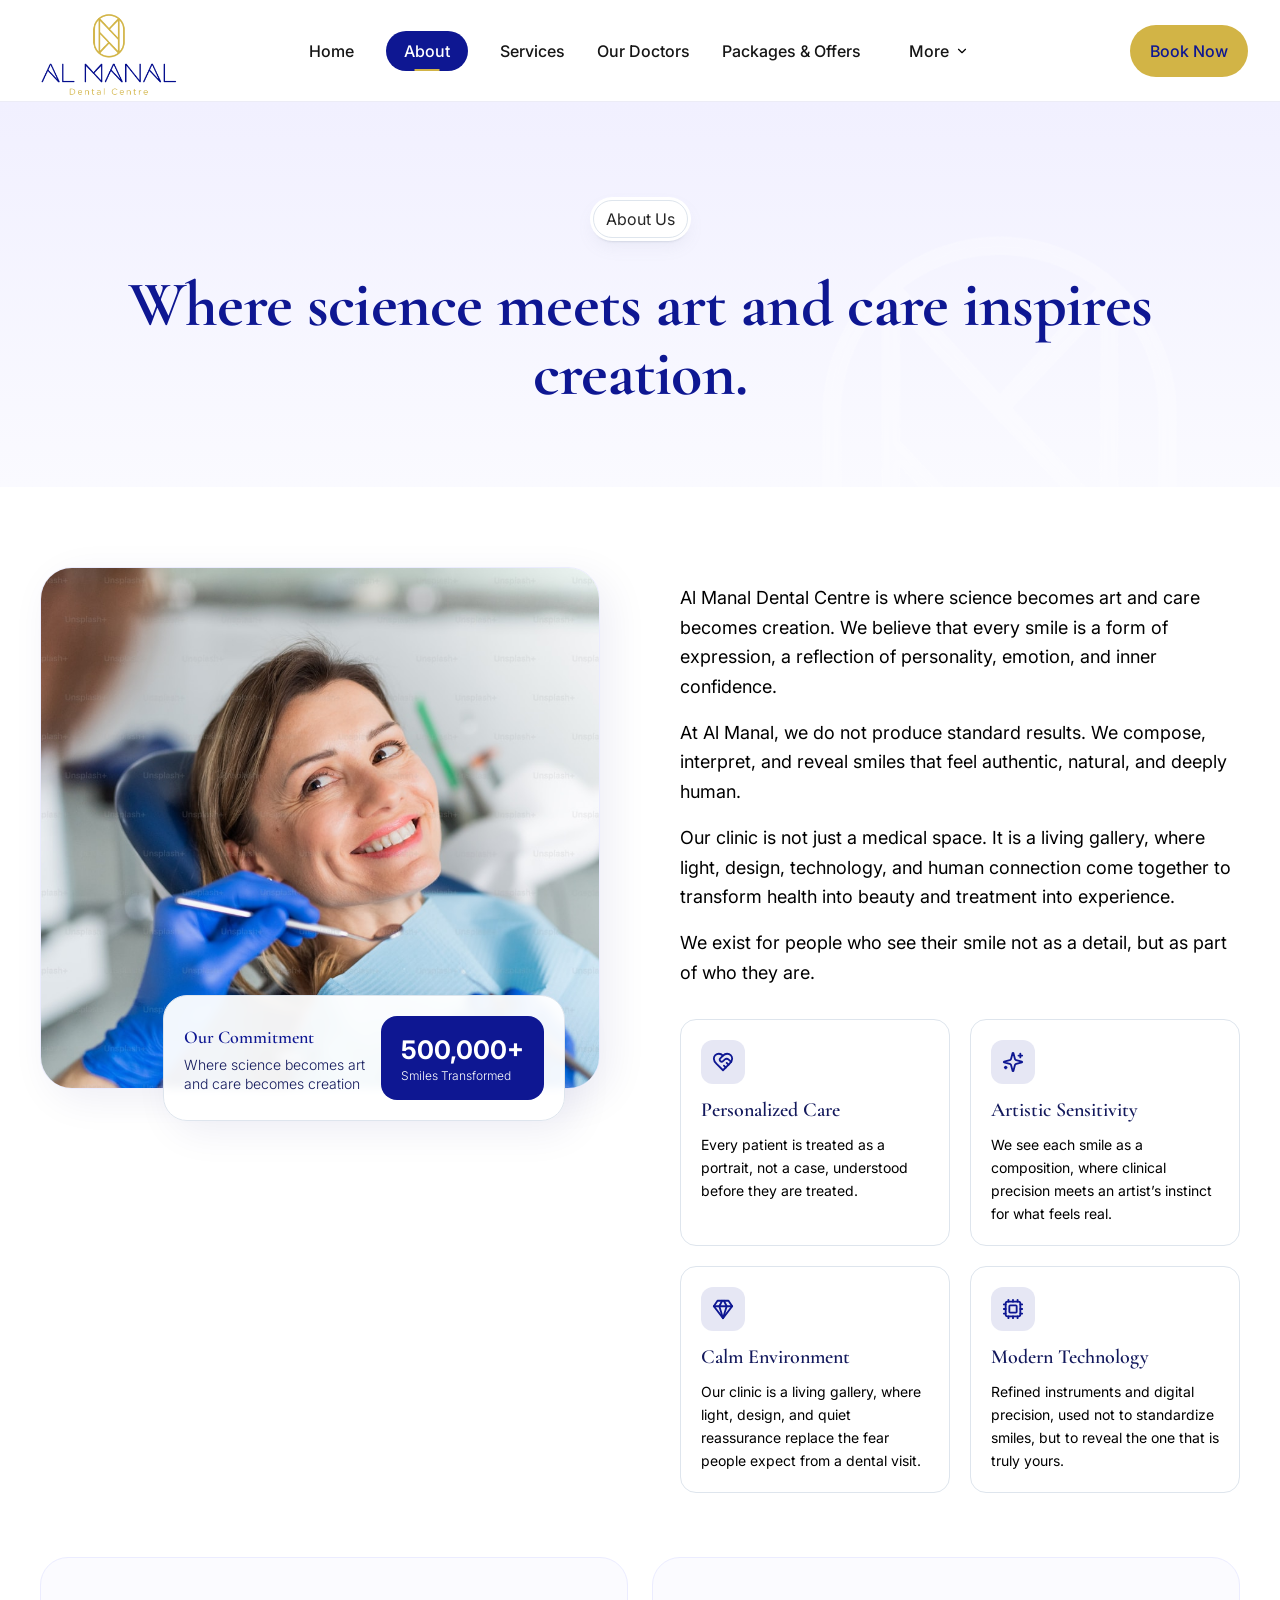
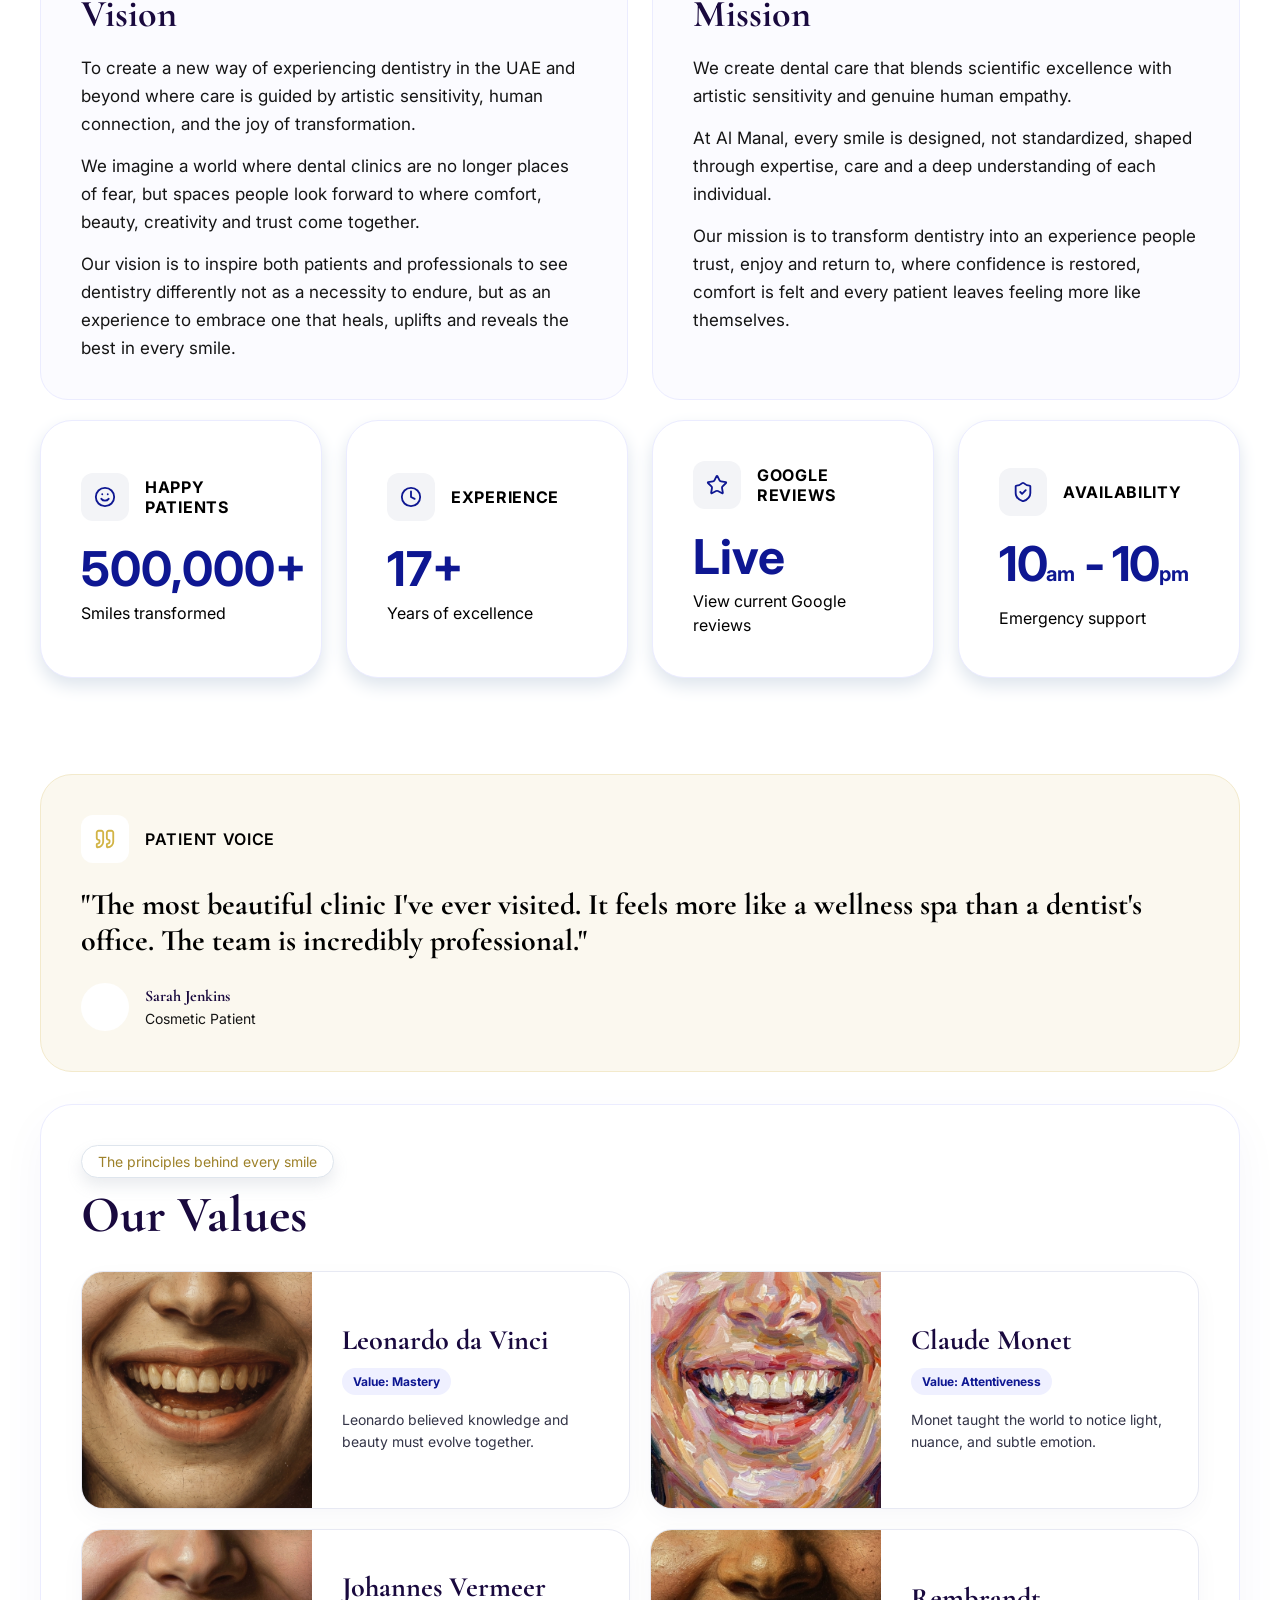
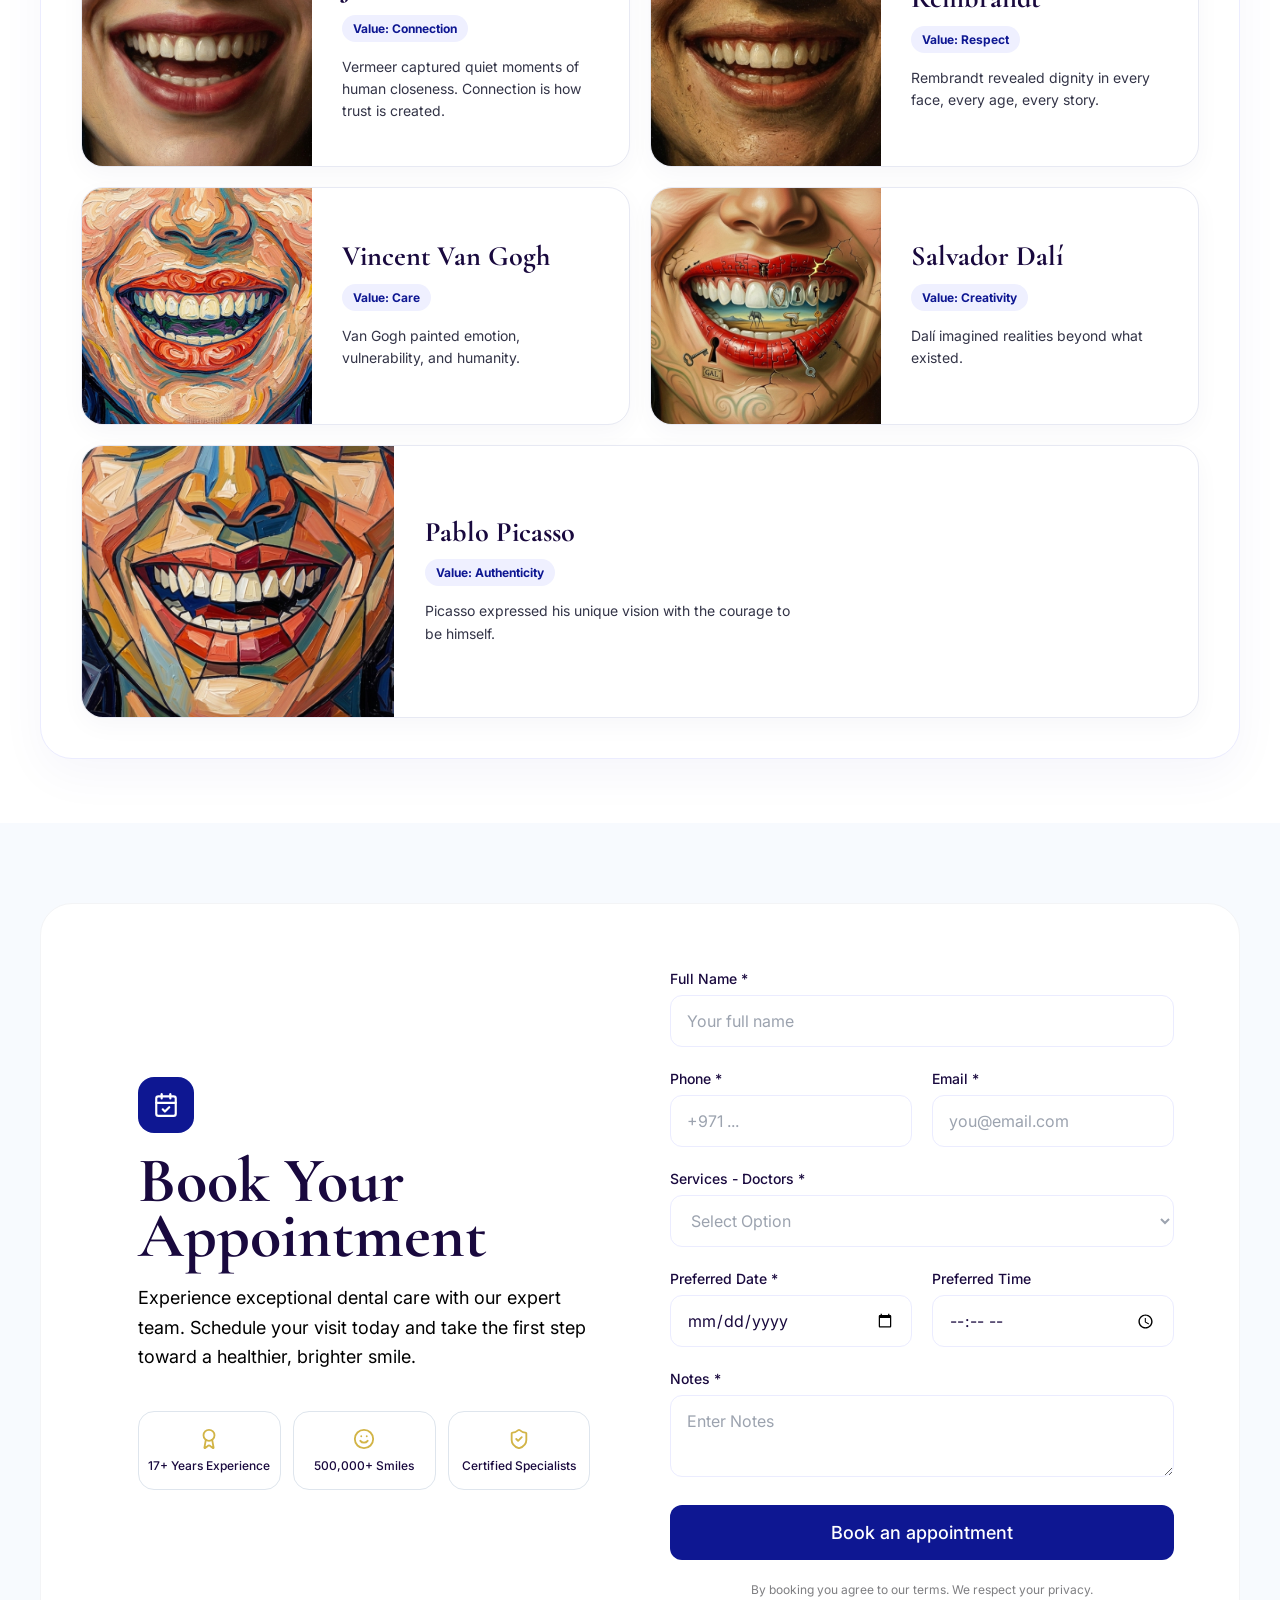
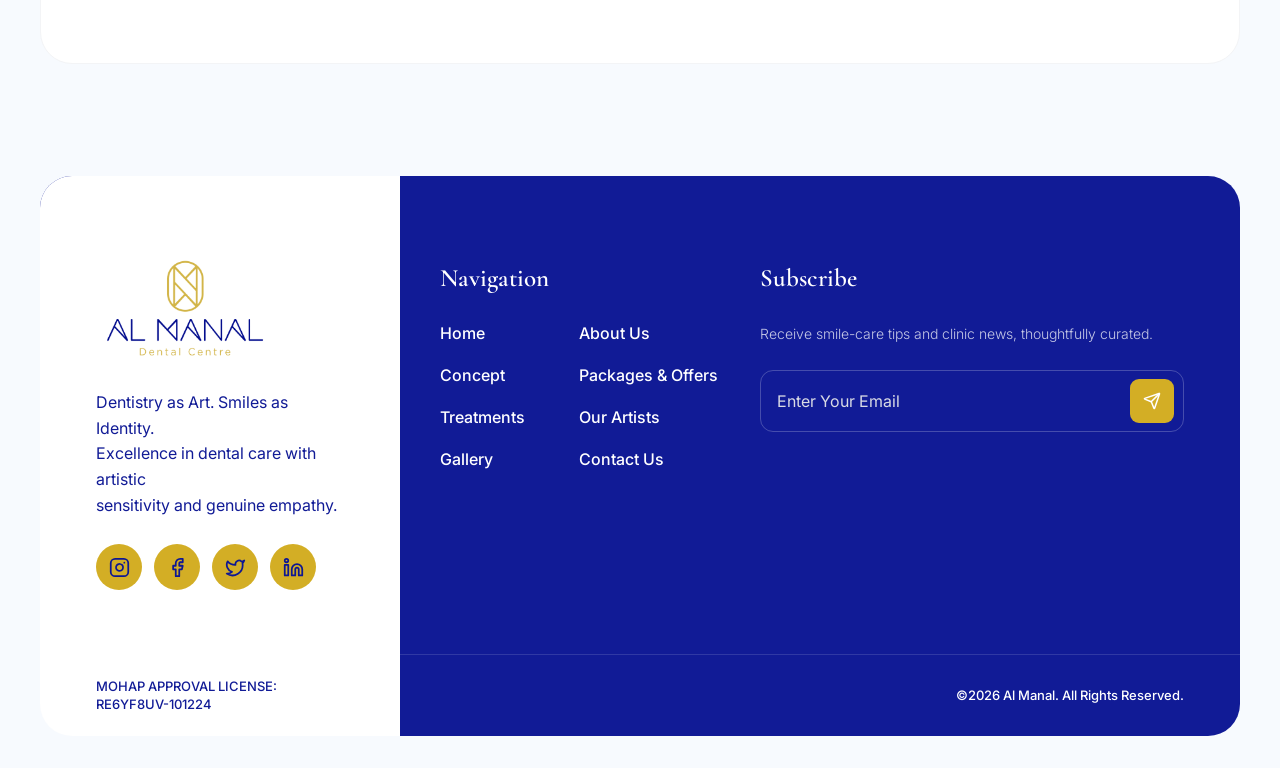
==== about.html @ f908d710 "Improve narrow-screen values and FAQ layouts" ====
<!doctype html>
<html lang="en">
<head>
  <meta charset="UTF-8">
  <meta name="viewport" content="width=device-width, initial-scale=1.0">
  <meta name="description" content="Discover the philosophy, commitment, and values behind Al Manal Dental Center.">
  <title>About Us | Al Manal Dental Center</title>
  <link rel="preconnect" href="https://fonts.googleapis.com">
  <link rel="preconnect" href="https://fonts.gstatic.com" crossorigin>
  <link href="https://fonts.googleapis.com/css2?family=Cormorant+Garamond:wght@600;700&family=Inter:wght@300;400;500;600&display=swap" rel="stylesheet">
  <link rel="stylesheet" href="style.css?v=10">
  <link rel="stylesheet" href="homepage.css?v=4">
  <link rel="stylesheet" href="about.css?v=9">
  <link rel="stylesheet" href="navigation.css?v=1">
</head>
<body class="about-page">
  <header class="site-header">
    <a class="logo" href="index.html" aria-label="Al Manal home"><img src="assets/logo-original.png" alt="Al Manal"></a>
    <button class="menu-toggle" aria-label="Toggle navigation" aria-expanded="false"><span></span><span></span></button>
    <nav class="nav" aria-label="Main navigation">
      <a href="index.html">Home</a><a class="active" aria-current="page" href="about.html">About</a><a href="services.html">Services</a>
      <a href="doctors.html">Our Doctors</a><a href="packages.html">Packages &amp; Offers</a><a href="contact.html">More</a>
    </nav>
    <a class="button button-primary header-cta" href="contact.html">Book Now</a>
  </header>

  <main>
    <section class="page-hero"><div><span class="eyebrow">About Us</span><h1>Where science meets art and care inspires creation.</h1></div></section>

    <section class="section about-story">
      <div class="about-story-art"><img src="assets/about-reference-patient.png" alt="A smiling patient receiving dental care"><div class="about-commitment"><div><h3>Our Commitment</h3><p>Where science becomes art<br>and care becomes creation</p></div><div class="commitment-count"><b>500,000+</b><span>Smiles Transformed</span></div></div></div>
      <div class="about-story-copy"><div class="about-story-text lead"><p>Al Manal Dental Centre is where science becomes art and care becomes creation. We believe that every smile is a form of expression, a reflection of personality, emotion, and inner confidence.</p><p>At Al Manal, we do not produce standard results. We compose, interpret, and reveal smiles that feel authentic, natural, and deeply human.</p><p>Our clinic is not just a medical space. It is a living gallery, where light, design, technology, and human connection come together to transform health into beauty and treatment into experience.</p><p>We exist for people who see their smile not as a detail, but as part of who they are.</p></div><div class="values-grid" id="values"></div></div>
    </section>

    <section class="about-purpose">
      <article><h2>Vision</h2><p>To create a new way of experiencing dentistry in the UAE and beyond where care is guided by artistic sensitivity, human connection, and the joy of transformation.</p><p>We imagine a world where dental clinics are no longer places of fear, but spaces people look forward to where comfort, beauty, creativity and trust come together.</p><p>Our vision is to inspire both patients and professionals to see dentistry differently not as a necessity to endure, but as an experience to embrace one that heals, uplifts and reveals the best in every smile.</p></article>
      <article><h2>Mission</h2><p>We create dental care that blends scientific excellence with artistic sensitivity and genuine human empathy.</p><p>At Al Manal, every smile is designed, not standardized, shaped through expertise, care and a deep understanding of each individual.</p><p>Our mission is to transform dentistry into an experience people trust, enjoy and return to, where confidence is restored, comfort is felt and every patient leaves feeling more like themselves.</p></article>
    </section>

    <section class="about-metrics" aria-label="Al Manal in numbers">
      <div class="metrics-grid"><article><div class="metric-label"><i>✦</i><span>Happy Patients</span></div><b>500,000+</b><small>Smiles transformed</small></article><article><div class="metric-label"><i>◷</i><span>Experience</span></div><b>17+</b><small>Years of excellence</small></article><a class="google-rating-card" href="https://www.google.com/search?q=al+manal+dental#lrd=0x3e5e667b80c87a23:0x2dc9ceb2c87fe89b,1,,,," target="_blank" rel="noopener noreferrer" aria-label="View Al Manal Dental Centre reviews on Google"><div class="metric-label"><i>★</i><span>Google Reviews</span></div><b>Live</b><small>View current Google reviews</small></a><article><div class="metric-label"><i>☼</i><span>Availability</span></div><b class="availability-number">10<span>am</span> - 10<span>pm</span></b><small>Emergency support</small></article></div>
    </section>

    <section class="about-voice-values">
      <article class="about-voice"><h2><i><img src="assets/about-detail-0.svg" width="22" height="22" alt=""></i>Patient Voice</h2><blockquote>"The most beautiful clinic I've ever visited. It feels more like a wellness spa than a dentist's office. The team is incredibly professional."</blockquote><div class="patient-attribution"><span class="patient-avatar" aria-hidden="true"></span><div><b>Sarah Jenkins</b><span>Cosmetic Patient</span></div></div></article>
      <section class="about-core" aria-labelledby="about-values-heading"><div class="about-values-heading"><span class="eyebrow">The principles behind every smile</span><h2 id="about-values-heading">Our Values</h2></div><div class="about-values-list">
        <article><img src="assets/value-leonardo.jpg" alt="Leonardo-inspired smile artwork" loading="lazy"><div class="about-value-copy"><h3>Leonardo da Vinci</h3><span>Value: Mastery</span><p>Leonardo believed knowledge and beauty must evolve together.</p></div></article>
        <article><img src="assets/value-monet.jpg" alt="Monet-inspired smile artwork" loading="lazy"><div class="about-value-copy"><h3>Claude Monet</h3><span>Value: Attentiveness</span><p>Monet taught the world to notice light, nuance, and subtle emotion.</p></div></article>
        <article><img src="assets/value-vermeer.jpg" alt="Vermeer-inspired smile artwork" loading="lazy"><div class="about-value-copy"><h3>Johannes Vermeer</h3><span>Value: Connection</span><p>Vermeer captured quiet moments of human closeness. Connection is how trust is created.</p></div></article>
        <article><img src="assets/value-rembrandt.jpg" alt="Rembrandt-inspired smile artwork" loading="lazy"><div class="about-value-copy"><h3>Rembrandt</h3><span>Value: Respect</span><p>Rembrandt revealed dignity in every face, every age, every story.</p></div></article>
        <article><img src="assets/value-van-gogh.jpg" alt="Van Gogh-inspired smile artwork" loading="lazy"><div class="about-value-copy"><h3>Vincent Van Gogh</h3><span>Value: Care</span><p>Van Gogh painted emotion, vulnerability, and humanity.</p></div></article>
        <article><img src="assets/value-dali.jpg" alt="Dalí-inspired smile artwork" loading="lazy"><div class="about-value-copy"><h3>Salvador Dalí</h3><span>Value: Creativity</span><p>Dalí imagined realities beyond what existed.</p></div></article>
        <article><img src="assets/value-picasso.jpg" alt="Picasso-inspired smile artwork" loading="lazy"><div class="about-value-copy"><h3>Pablo Picasso</h3><span>Value: Authenticity</span><p>Picasso expressed his unique vision with the courage to be himself.</p></div></article>
      </div></section>
    </section>

    <section class="home-appointment" id="appointment">
      <div class="home-appointment-panel">
        <div class="appointment-intro"><div class="home-book-icon"><img src="assets/home-appointment-0.svg" width="26" height="26" alt=""></div><h2>Book Your<br>Appointment</h2><p>Experience exceptional dental care with our expert team. Schedule your visit today and take the first step toward a healthier, brighter smile.</p><div class="home-stats"><span><img src="assets/home-appointment-1.svg" width="22" height="22" alt="">17+ Years Experience</span><span><img src="assets/home-appointment-2.svg" width="22" height="22" alt="">500,000+ Smiles</span><span><img src="assets/home-appointment-3.svg" width="22" height="22" alt="">Certified Specialists</span></div></div>
        <form class="appointment-form"><label>Full Name *<input required name="name" autocomplete="name" placeholder="Your full name"></label><div class="field-row"><label>Phone *<input required name="phone" autocomplete="tel" type="tel" placeholder="+971 ..."></label><label>Email *<input required name="email" autocomplete="email" type="email" placeholder="you@email.com"></label></div><label>Services - Doctors *<select required name="service"><option value="">Select Option</option><option>Smile Design</option><option>Veneers</option><option>Root Canal Treatment</option><option>Dental Crowns</option><option>Dental Implants</option><option>Orthodontics</option></select></label><div class="field-row"><label>Preferred Date *<input required name="date" type="date"></label><label>Preferred Time<input name="time" type="time"></label></div><label>Notes *<textarea required name="notes" placeholder="Enter Notes"></textarea></label><button class="button button-primary" type="submit">Book an appointment</button><small>By booking you agree to our terms. We respect your privacy.</small></form>
      </div>
    </section>
  </main>

  <footer id="footer"><div class="footer-main"><div class="footer-brand"><img src="assets/logo.png" alt="Al Manal"><p>Dentistry as Art. Smiles as Identity. Excellence in dental care with artistic sensitivity and genuine empathy.</p><div class="socials"><a href="#">f</a><a href="#">◎</a><a href="#">in</a><a href="#">◉</a></div></div><div><h3>Navigation</h3><div class="footer-links"><a href="index.html">Home</a><a href="about.html">About Us</a><a href="index.html#concept">Concept</a><a href="index.html#services">Treatments</a><a href="index.html#team">Our Artists</a><a href="#appointment">Contact Us</a></div></div><div><h3>Subscribe</h3><p>Receive smile-care tips and clinic news, thoughtfully curated.</p><form class="subscribe"><input type="email" placeholder="Enter Your Email" aria-label="Email"><button aria-label="Subscribe">→</button></form></div></div><div class="footer-bottom"><span>MOHAP APPROVAL LICENSE: RE6YF8UV-101224</span><span>©2026 Al Manal. All Rights Reserved.</span></div></footer>
  <script src="script.js?v=15"></script>
</body>
</html>
---- style.css ----
*{box-sizing:border-box}html{scroll-behavior:smooth}body{margin:0;color:#151515;font-family:Inter,Arial,sans-serif;background:#fff}img{display:block;max-width:100%}a{text-decoration:none;color:inherit}p{line-height:1.65}h1,h2,h3{font-family:"Cormorant Garamond",serif;margin:0;color:#0e1792}.site-header{height:102px;display:flex;align-items:center;padding:8px 32px;gap:40px;position:relative;z-index:20;background:white}.logo{width:115px}.logo img{width:100%;height:86px;object-fit:contain}.nav{display:flex;align-items:center;justify-content:center;gap:32px;margin:auto;font-weight:500;color:#171717}.nav a{padding:12px 0;position:relative}.nav a.active:after{content:"";position:absolute;width:25px;height:2px;background:#d2b446;left:50%;bottom:0;transform:translateX(-50%)}.button{display:inline-flex;align-items:center;justify-content:center;border:0;border-radius:10px;padding:14px 20px;font:500 18px/1.5 Inter;cursor:pointer}.button-primary{background:#0e1792;color:#fff}.button-light{background:#fff;border:1px solid #ebecff}.header-cta{font-size:16px}.menu-toggle{display:none;background:none;border:0}.hero{height:663px;margin:0 6px;border:1px solid rgba(191,191,191,.25);border-radius:60px 60px 40px 40px;background:linear-gradient(180deg,#fff 0,#fbfbff 100%);display:grid;grid-template-columns:532px 630px;gap:24px;justify-content:center;padding-top:36px;overflow:hidden;position:relative}.hero:before{content:"";position:absolute;width:580px;height:580px;border:1px solid #dcd9f8;border-radius:50%;left:-155px;top:-260px}.hero-copy{align-self:center;z-index:2}.eyebrow{display:inline-block;background:#fff;border:1px solid #dee5ed;border-radius:999px;padding:7px 16px;box-shadow:0 8px 15px rgba(140,150,169,.18);font-size:14px;color:#262626}.hero h1{font-size:74px;line-height:.9;letter-spacing:-.01em;margin:32px 0 24px}.hero-copy>p{font-size:18px;color:#000768;margin:0;max-width:520px}.actions{display:flex;gap:12px;margin-top:32px}.scroll-cue{display:grid;place-items:center;width:42px;height:42px;border:1px solid #ede9fc;border-radius:50%;margin-top:32px;background:#fff;color:#0e1792}.hero-visual{height:525px;align-self:end;position:relative;border-radius:16px;overflow:visible}.hero-visual>img:first-child{height:100%;width:100%;object-fit:cover;border-radius:18px}.tooth{position:absolute;width:190px;left:-65px;top:70px;transform:rotate(8deg);filter:drop-shadow(0 20px 28px rgba(0,7,104,.15))}.section{padding:80px 40px;max-width:1440px;margin:auto}.about{display:grid;grid-template-columns:1fr 1.1fr;gap:64px;align-items:center;min-height:1045px}.about-visual{height:680px;position:relative;display:flex;align-items:end;justify-content:center}.about-visual img{height:100%;object-fit:contain;position:relative;z-index:2}.orbit{position:absolute;border:2px solid #d2b446;border-radius:50%;width:590px;height:590px;top:50px}.orbit-two{border-color:#dedafc;transform:rotate(20deg);width:530px;height:650px}.about h2,.center-heading h2,.contact-copy h2{font-size:64px;color:#d2b446;line-height:1.2;margin:16px 0 24px}.about-content>p{font-size:18px;margin-bottom:32px}.values-grid{display:grid;grid-template-columns:1fr 1fr;gap:20px}.values-grid article{border:1px solid #dee5ed;border-radius:16px;padding:20px;min-height:184px}.values-grid i{display:grid;place-items:center;width:44px;height:44px;background:rgba(14,23,146,.05);border-radius:12px;color:#0e1792;font-style:normal}.values-grid h3{font-size:20px;color:#13195c;margin:10px 0 0}.values-grid p{font-size:14px;line-height:1.6;margin:3px 0}.concept{background:#fbfbff;max-width:none;padding-left:max(40px,calc((100vw - 1360px)/2));padding-right:max(40px,calc((100vw - 1360px)/2))}.section-heading{display:grid;grid-template-columns:1fr 1fr;gap:80px;align-items:end}.section-heading h2{font-size:60px;line-height:1.05;margin-top:18px}.section-heading em,.experience-copy em{color:#d2b446;font-style:normal}.section-heading>p{font-size:17px}.concept-stage{display:grid;grid-template-columns:1fr 510px 1fr;gap:35px;align-items:center;margin-top:50px}.concept-image{height:610px;border-radius:260px 260px 20px 20px;overflow:hidden}.concept-image img{width:100%;height:100%;object-fit:cover}.concept-notes{display:flex;flex-direction:column;gap:120px}.concept-notes article{border-top:1px solid #d8d8e7;padding-top:16px}.concept-notes b{display:block;font:600 30px "Cormorant Garamond";color:#0e1792}.concept-notes span{font-size:14px;color:#696969}.concept-notes.right{text-align:right}.center-heading{text-align:center;max-width:720px;margin:0 auto 48px}.center-heading h2{margin:14px 0}.center-heading p{font-size:17px}.treatment-grid{display:grid;grid-template-columns:repeat(3,1fr);gap:24px}.treatment-grid article{border:1px solid #dee5ed;border-radius:18px;overflow:hidden;background:#fff;transition:.25s}.treatment-grid article:hover{transform:translateY(-6px);box-shadow:0 18px 40px rgba(7,0,108,.09)}.treatment-grid img{width:100%;height:235px;object-fit:cover}.treatment-grid article>div{padding:22px}.treatment-grid h3{font-size:27px}.treatment-grid p{font-size:14px;min-height:70px}.treatment-grid a{color:#0e1792;font-weight:600}.treatment-grid a span{color:#d2b446}.team{background:#0e1792;max-width:none;padding-left:max(40px,calc((100vw - 1360px)/2));padding-right:max(40px,calc((100vw - 1360px)/2))}.team h2{color:#fff}.team .eyebrow{box-shadow:none}.team-grid{display:grid;grid-template-columns:repeat(4,1fr);gap:20px}.team-grid article{text-align:center;color:#fff}.team-grid img{width:100%;height:390px;object-fit:cover;object-position:top;border-radius:160px 160px 16px 16px}.team-grid h3{color:#fff;font-size:24px;margin-top:18px}.team-grid p{margin:4px;color:#d5d7ff;font-size:14px}.experience{display:grid;grid-template-columns:1fr 1fr;gap:72px;align-items:center}.experience-image{height:670px;border-radius:30px;overflow:hidden}.experience-image img{width:100%;height:100%;object-fit:cover}.experience-copy h2{font-size:64px;line-height:1.05;margin:20px 0}.experience-list{display:flex;flex-direction:column;gap:16px;margin-top:28px}.experience-list article{display:flex;gap:14px;padding:16px;border:1px solid #dee5ed;border-radius:14px}.experience-list i{display:grid;place-items:center;min-width:42px;height:42px;border-radius:50%;background:#0e1792;color:#fff;font-style:normal}.experience-list b,.experience-list span{display:block}.experience-list b{font:600 20px "Cormorant Garamond";color:#0e1792}.experience-list span{font-size:13px;margin-top:4px}.appointment{background:#0e1792;color:white;padding:80px max(40px,calc((100vw - 1280px)/2));display:grid;grid-template-columns:1fr 1fr;gap:90px}.eyebrow.dark{background:rgba(255,255,255,.08);border-color:rgba(255,255,255,.2);box-shadow:none;color:white}.appointment h2{font-size:68px;line-height:1;color:white;margin:25px 0}.appointment-intro>p{max-width:520px;color:#e5e6ff}.stats{display:flex;gap:26px;margin-top:45px}.stats span{font-size:12px;color:#d8dafd}.stats b{display:block;font:600 29px "Cormorant Garamond";color:#d2b446}.appointment-form{background:#fff;color:#222;border-radius:24px;padding:34px;display:flex;flex-direction:column;gap:18px}.appointment-form label{display:flex;flex-direction:column;gap:7px;font-size:13px;font-weight:500}.field-row{display:grid;grid-template-columns:1fr 1fr;gap:20px}.appointment-form input,.appointment-form select,.appointment-form textarea{border:1px solid #dee5ed;border-radius:8px;padding:15px 16px;font:400 15px Inter;background:#fff}.appointment-form textarea{height:82px;resize:vertical}.button-gold{background:#d2b446;color:#fff;width:100%}.appointment-form small{text-align:center;color:#777}.contact-section{display:grid;grid-template-columns:1fr 1fr;gap:40px}.contact-copy>p{font-size:17px;max-width:650px}.contact-cards{display:flex;flex-direction:column;gap:16px;margin-top:25px}.contact-cards article{border:1px solid #dee5ed;border-radius:16px;padding:20px;display:flex;align-items:center;gap:16px}.contact-cards i{display:grid;place-items:center;width:48px;height:48px;border-radius:12px;background:#0e1792;color:#fff;font-style:normal}.contact-cards span,.contact-cards b{display:block}.contact-cards span{font-size:14px;color:#6b7280}.contact-cards b{font:600 18px "Cormorant Garamond";color:#19093e}.map-card{border:1px solid #dee5ed;border-radius:32px;padding:1px;overflow:hidden;box-shadow:10px 10px 40px rgba(7,0,108,.07)}.map-card iframe{width:100%;height:100%;min-height:575px;border:0}footer{background:#fff;padding:32px 40px}.footer-main{background:#0e1792;color:white;max-width:1360px;margin:auto;border-radius:32px 32px 0 0;padding:64px;display:grid;grid-template-columns:1.2fr 1fr 1.2fr;gap:48px}.footer-main h3{color:white;font-size:25px}.footer-main p{font-size:14px;font-weight:300}.footer-brand>img{width:168px;height:100px;filter:brightness(0) invert(1)}.footer-brand>p{max-width:320px}.socials{display:flex;gap:12px}.socials a{display:grid;place-items:center;width:42px;height:42px;border-radius:50%;background:#c9a623}.footer-links{display:grid;grid-template-columns:1fr 1fr;gap:16px;font-size:15px}.subscribe{height:62px;border:1px solid rgba(235,236,255,.2);border-radius:12px;display:flex;padding:8px;margin-top:20px}.subscribe input{flex:1;background:transparent;border:0;color:white;padding:8px;min-width:0}.subscribe button{width:44px;border:0;border-radius:8px;background:#d2b446;color:white;font-size:20px}.footer-bottom{max-width:1360px;margin:auto;background:#0e1792;color:white;border-top:1px solid rgba(255,255,255,.1);padding:24px 64px;display:flex;justify-content:space-between;border-radius:0 0 32px 32px;font-size:13px}
@media(max-width:1000px){.nav{gap:16px}.hero{grid-template-columns:44% 48%;padding:30px}.hero h1{font-size:58px}.about,.experience{grid-template-columns:1fr}.about{padding-top:50px}.about-visual{height:560px}.concept-stage{grid-template-columns:1fr 1.5fr 1fr}.treatment-grid{grid-template-columns:1fr 1fr}.team-grid{grid-template-columns:1fr 1fr}.appointment{gap:40px}.contact-section{grid-template-columns:1fr}.map-card iframe{height:450px}.footer-main{grid-template-columns:1fr 1fr}.footer-brand{grid-row:span 2}}
@media(max-width:760px){.site-header{height:82px;padding:6px 20px}.logo{width:94px}.logo img{height:68px}.header-cta{display:none}.menu-toggle{display:flex;margin-left:auto;width:42px;height:42px;flex-direction:column;justify-content:center;gap:7px}.menu-toggle span{height:2px;background:#0e1792;width:24px}.nav{display:none;position:absolute;top:82px;left:0;right:0;background:white;flex-direction:column;align-items:flex-start;padding:24px;box-shadow:0 15px 30px rgba(0,0,0,.08)}.menu-open .nav{display:flex}.hero{height:auto;min-height:760px;margin:0;border-radius:28px;grid-template-columns:1fr;padding:50px 24px 0}.hero h1{font-size:52px}.hero-copy>p{font-size:16px}.hero-visual{height:330px;width:100%}.tooth{width:120px!important;left:-20px}.section{padding:64px 20px}.about{display:flex;flex-direction:column;min-height:auto;gap:35px}.about-visual{height:430px;width:100%}.orbit{width:360px;height:360px}.orbit-two{width:330px;height:410px}.about h2,.center-heading h2,.contact-copy h2,.experience-copy h2{font-size:48px}.values-grid{grid-template-columns:1fr}.section-heading{grid-template-columns:1fr;gap:20px}.section-heading h2{font-size:46px}.concept-stage{grid-template-columns:1fr}.concept-notes{display:grid;grid-template-columns:1fr 1fr;gap:20px}.concept-notes.right{text-align:left}.concept-image{height:500px;grid-row:2}.treatment-grid{display:flex;overflow-x:auto;scroll-snap-type:x mandatory;padding-bottom:16px}.treatment-grid article{min-width:85vw;scroll-snap-align:start}.team-grid{grid-template-columns:1fr 1fr}.team-grid img{height:270px}.experience{gap:35px}.experience-image{height:450px}.appointment{grid-template-columns:1fr;padding:64px 20px}.appointment h2{font-size:54px}.stats{flex-wrap:wrap}.field-row{grid-template-columns:1fr}.contact-section{padding:64px 20px}.footer-main{padding:40px 24px;grid-template-columns:1fr}.footer-brand{grid-row:auto}.footer-bottom{padding:22px 24px;flex-direction:column;gap:12px}footer{padding:20px}.concept{padding-left:20px;padding-right:20px}}
@media(max-width:430px){.team-grid{grid-template-columns:1fr}.team-grid img{height:420px}.actions{flex-direction:column;align-items:stretch}.button{width:100%}.appointment-form{padding:22px}.contact-cards b{font-size:16px}.footer-links{grid-template-columns:1fr}.concept-notes{grid-template-columns:1fr}}
.footer-brand>img{content:url("assets/logo.png");height:126px;object-fit:contain;filter:brightness(0) invert(1)}
@media(max-width:760px){.about-visual{overflow:hidden}}

/* About page */
.inner-header{box-shadow:0 2px 3px rgba(183,183,183,.1)}.page-hero{height:393px;max-width:1376px;margin:auto;padding:32px 6px 0}.page-hero>div{height:361px;border-radius:60px 60px 0 0;background:linear-gradient(180deg,rgba(199,203,255,.5),rgba(251,251,255,.5));display:flex;align-items:center;justify-content:center;text-align:center;position:relative;overflow:hidden}.page-hero>div:after{content:"";position:absolute;right:90px;bottom:-420px;width:476px;height:664px;background:url("assets/about-hero.png") bottom/contain no-repeat;opacity:.3}.page-hero h1{font-size:70px;line-height:1.2;margin-top:25px}.about-story{display:grid;grid-template-columns:1fr 1fr;gap:80px;align-items:center;min-height:915px}.about-story-art{height:755px;position:relative;display:flex;align-items:flex-end;justify-content:center;overflow:hidden}.about-story-art img{height:96%;position:relative;z-index:2;object-fit:contain}.story-ring{position:absolute;border:2px solid #d2b446;border-radius:50%;width:610px;height:610px;top:80px}.ring-b{width:540px;height:700px;border-color:#d8d9fd;transform:rotate(18deg);top:20px}.about-story-copy .lead{font-size:18px;margin:0 0 32px}.commitment-section{background:#fbfbff;padding:80px max(40px,calc((100vw - 1360px)/2))}.commitment-heading{text-align:center;margin-bottom:50px}.commitment-heading h2{font-size:62px;line-height:1.05;margin-top:20px}.commitment-heading em{font-style:normal;color:#d2b446}.commitment-layout{display:grid;grid-template-columns:1.15fr 1fr;gap:36px}.commitment-image{height:580px;border-radius:28px;overflow:hidden;position:relative}.commitment-image>img{width:100%;height:100%;object-fit:cover}.commitment-image blockquote{position:absolute;left:24px;right:24px;bottom:24px;margin:0;padding:22px;border-radius:16px;background:rgba(255,255,255,.92);backdrop-filter:blur(10px);font:600 22px/1.3 "Cormorant Garamond";color:#0e1792}.commitment-image blockquote footer{padding:12px 0 0;background:transparent}.commitment-image blockquote footer b,.commitment-image blockquote footer span{display:block;font:500 13px Inter;color:#222}.commitment-image blockquote footer span{font-weight:400;color:#777;margin-top:3px}.metrics-grid{display:grid;grid-template-columns:1fr 1fr;gap:20px}.metrics-grid article{border:1px solid #dee5ed;background:#fff;border-radius:18px;padding:26px;display:flex;flex-direction:column;justify-content:center;min-height:280px}.metrics-grid i{display:grid;place-items:center;width:46px;height:46px;border-radius:12px;background:rgba(14,23,146,.06);font-style:normal;color:#0e1792}.metrics-grid span{font-size:14px;color:#6b7280;margin-top:26px}.metrics-grid b{font:700 52px "Cormorant Garamond";color:#0e1792;margin:6px 0}.metrics-grid small{color:#6b7280}.metrics-grid .am-pm{font-size:34px}.metrics-grid .am-pm em{font-style:normal;color:#d2b446}.core-values{padding-top:100px;padding-bottom:100px}.core-grid{display:grid;grid-template-columns:repeat(3,1fr);gap:24px}.core-grid article{border:1px solid #dee5ed;border-radius:18px;padding:32px;position:relative;overflow:hidden}.core-grid article>span{font:700 80px "Cormorant Garamond";color:rgba(14,23,146,.07);position:absolute;right:20px;top:-12px}.core-grid h3{font-size:34px;margin-top:50px}.core-grid p{font-size:15px;color:#4c4c4c}
@media(max-width:1000px){.about-story{grid-template-columns:1fr;gap:30px}.about-story-art{height:600px}.commitment-layout{grid-template-columns:1fr}.commitment-image{height:500px}}
@media(max-width:760px){.page-hero{height:290px;padding:18px 0 0}.page-hero>div{height:272px;border-radius:30px 30px 0 0}.page-hero h1{font-size:52px}.about-story{padding-top:40px}.about-story-art{height:430px}.about-story-copy .lead{font-size:16px}.commitment-section{padding:64px 20px}.commitment-heading h2{font-size:44px}.commitment-image{height:430px}.metrics-grid{grid-template-columns:1fr 1fr}.metrics-grid article{min-height:220px;padding:20px}.metrics-grid b{font-size:42px}.core-grid{grid-template-columns:1fr}.core-values{padding-top:64px;padding-bottom:64px}}
@media(max-width:430px){.metrics-grid{grid-template-columns:1fr}.commitment-image blockquote{font-size:18px}.page-hero>div:after{display:none}}

/* Shared inner pages */
.services-page{padding-top:90px;padding-bottom:90px}.emergency-strip{max-width:1360px;margin:10px auto 80px;background:#0e1792;color:#fff;border-radius:24px;padding:35px 48px;display:flex;align-items:center;justify-content:space-between}.emergency-strip span{color:#d2b446;font-size:14px}.emergency-strip h2{color:#fff;font-size:42px}.emergency-strip a{background:#d2b446;padding:16px 24px;border-radius:12px;font-weight:600}.why-grid{display:grid;grid-template-columns:repeat(3,1fr);gap:24px}.why-grid article{border:1px solid #dee5ed;border-radius:18px;padding:30px;text-align:center}.why-grid i{display:grid;place-items:center;margin:auto;width:50px;height:50px;border-radius:14px;background:#0e1792;color:#fff;font-style:normal}.why-grid h3{font-size:28px;margin-top:18px}.appointment-compact{align-items:center}.stats-panel{background:rgba(255,255,255,.07);border:1px solid rgba(255,255,255,.14);border-radius:24px;padding:45px;justify-content:space-around}.featured-doctor{display:grid;grid-template-columns:1fr 1fr;gap:70px;align-items:center}.featured-photo{height:650px;background:#f2f3ff;border-radius:280px 280px 24px 24px;overflow:hidden}.featured-photo img{width:100%;height:100%;object-fit:cover;object-position:top}.featured-copy h2{font-size:62px;margin:20px 0}.featured-copy>p{font-size:17px}.specialties{display:flex;gap:10px;margin:25px 0}.specialties span{padding:8px 14px;border-radius:999px;background:#f0f1ff;color:#0e1792;font-size:13px}.featured-copy ul{padding:0;list-style:none}.featured-copy li{padding:13px 0;border-bottom:1px solid #dee5ed}.featured-copy li:before{content:"✓";color:#d2b446;margin-right:10px}.experts-section{padding:90px max(40px,calc((100vw - 1360px)/2));background:#fbfbff}.expert-grid{display:grid;grid-template-columns:repeat(4,1fr);gap:22px}.expert-grid article{text-align:center}.expert-grid img{width:100%;height:390px;object-fit:cover;object-position:top;border-radius:160px 160px 16px 16px;background:#eceeff}.expert-grid h3{font-size:25px;margin-top:18px}.expert-grid p{color:#6b7280;margin-top:4px}.contact-page{display:grid;grid-template-columns:1.15fr .85fr;gap:36px}.contact-form-card,.contact-info-panel{border:1px solid #dee5ed;border-radius:24px;padding:34px}.contact-form-card h2,.contact-info-panel h2,.schedule-section h2{font-size:48px;margin:18px 0}.contact-form-card form{display:flex;flex-direction:column;gap:18px}.contact-form-card label{display:flex;flex-direction:column;gap:8px;font-size:13px;font-weight:500}.contact-form-card input,.contact-form-card select,.contact-form-card textarea{border:1px solid #dee5ed;border-radius:9px;padding:15px;font:400 15px Inter}.contact-form-card textarea{height:120px}.contact-info-panel>img{width:100%;height:200px;object-fit:cover;border-radius:16px;margin-bottom:25px}.info-row{display:flex;gap:14px;padding:18px 0;border-bottom:1px solid #dee5ed}.info-row i{display:grid;place-items:center;width:44px;height:44px;border-radius:12px;background:#0e1792;color:#fff;font-style:normal}.info-row small,.info-row b{display:block}.info-row small{color:#6b7280;margin-bottom:5px}.info-row b{font:600 18px "Cormorant Garamond";color:#19093e}.schedule-section{max-width:1360px;margin:0 auto 80px;border-radius:24px;background:#fbfbff;padding:42px;display:grid;grid-template-columns:1fr 1fr auto;gap:40px;align-items:center}.hours p{display:flex;justify-content:space-between;gap:40px;border-bottom:1px solid #dee5ed;padding:10px 0;margin:0}.schedule-section .button{white-space:nowrap}
@media(max-width:900px){.featured-doctor,.contact-page{grid-template-columns:1fr}.featured-photo{height:550px}.expert-grid{grid-template-columns:1fr 1fr}.schedule-section{grid-template-columns:1fr}.emergency-strip{margin-left:20px;margin-right:20px}.why-grid{grid-template-columns:1fr}}
@media(max-width:760px){.emergency-strip{padding:28px;align-items:flex-start;flex-direction:column;gap:22px}.emergency-strip h2{font-size:34px}.featured-doctor{padding-top:50px}.featured-photo{height:450px}.featured-copy h2{font-size:48px}.experts-section{padding:64px 20px}.expert-grid img{height:300px}.contact-page{padding-top:50px}.contact-form-card,.contact-info-panel{padding:22px}.schedule-section{margin:0 20px 60px;padding:28px}.stats-panel{padding:28px}}
@media(max-width:430px){.expert-grid{grid-template-columns:1fr}.expert-grid img{height:430px}.specialties{flex-wrap:wrap}}

/* More navigation dropdown */
.more-dropdown{position:relative;z-index:50}.more-trigger{border:0;background:transparent;color:#111;font:500 16px/1.5 Inter;padding:12px 18px;border-radius:999px;display:flex;align-items:center;gap:7px;cursor:pointer;transition:background .2s,color .2s}.more-trigger:hover,.more-trigger:focus-visible{background:#f0f1ff;outline:none}.more-dropdown.open .more-trigger,.more-dropdown.current .more-trigger{background:#bfff82;color:#10008c;font-weight:600}.more-chevron{font-size:16px;line-height:1;transition:transform .2s}.more-dropdown.open .more-chevron{transform:rotate(180deg)}.more-menu{position:absolute;top:calc(100% + 16px);right:0;width:320px;padding:20px 0;background:#fff;border:1px solid #cddff4;border-radius:28px;box-shadow:0 18px 35px rgba(30,57,91,.14);opacity:0;visibility:hidden;transform:translateY(-8px);transition:opacity .18s,transform .18s,visibility .18s;overflow:hidden}.more-dropdown.open .more-menu{opacity:1;visibility:visible;transform:translateY(0)}.nav .more-menu a{display:block;padding:20px 40px;font-size:20px;font-weight:400;line-height:1.3;color:#0d0d0d;white-space:nowrap}.nav .more-menu a:hover,.nav .more-menu a:focus-visible{background:#f4f7fb;color:#0e1792;outline:none}
@media(max-width:760px){.more-dropdown{width:100%}.more-trigger{padding:10px 0}.more-dropdown.open .more-trigger,.more-dropdown.current .more-trigger{padding-left:18px;padding-right:18px;width:max-content}.more-menu{position:static;width:100%;max-height:0;padding:0;border:0;border-radius:18px;box-shadow:none;opacity:1;visibility:visible;transform:none;transition:max-height .25s,padding .25s;margin-top:5px}.more-dropdown.open .more-menu{max-height:310px;padding:8px 0;border:1px solid #cddff4}.nav .more-menu a{padding:14px 22px;font-size:17px}}

/* Patient resources, careers, FAQs and policy */
.resource-hero{min-height:430px;background:linear-gradient(120deg,#f7fbff,#eaf1ff);padding:85px 20px;text-align:center;display:flex;align-items:center;flex-direction:column}.resource-hero h1{font-size:64px;color:#16083c}.resource-hero>p{max-width:700px;font-size:16px;line-height:1.6}.resource-hero h2{font-size:30px;color:#555;margin:8px 0 15px}.breadcrumb{margin-top:30px;color:#6b7280;font-size:13px}.breadcrumb b{color:#0e1792}.hero-tags{display:flex;gap:14px;justify-content:center;flex-wrap:wrap;margin-top:20px}.hero-tags span,.mini-pill{background:#d2b446;color:#fff;border-radius:999px;padding:9px 18px;font-size:12px;font-weight:600}.resource-section{max-width:1080px;margin:auto;padding:80px 30px}.visit-section{display:grid;grid-template-columns:1fr 1fr;gap:70px;align-items:center}.resource-section h2,.resource-title h2,.insurance-section h2,.gallery-section h2,.faq-section>h2,.apply-section>h2{font-size:48px;color:#16083c}.check-list{list-style:none;padding:0}.check-list li{display:flex;gap:16px;margin:22px 0}.check-list i{display:grid;place-items:center;min-width:42px;height:42px;border-radius:10px;background:#d2b446;color:#fff;font-style:normal}.check-list b,.check-list span{display:block}.check-list span{font-size:13px;color:#52525b;margin-top:6px}.visit-section figure{margin:0;position:relative}.visit-section figure>img{height:380px;width:100%;object-fit:cover;border-radius:22px}.visit-section figcaption{position:absolute;left:20px;right:20px;bottom:20px;background:#fff;border-radius:12px;padding:14px;display:flex;gap:12px}.visit-section figcaption i{background:#d2b446;color:#fff;border-radius:8px;padding:8px;font-style:normal}.visit-section figcaption span,.visit-section figcaption b{display:block;font-size:11px}.resource-band{background:#e8f1ff;padding:80px max(20px,calc((100vw - 920px)/2));text-align:center}.resource-title{max-width:700px;margin:0 auto 45px}.three-cards,.four-cards{display:grid;grid-template-columns:repeat(3,1fr);gap:20px}.three-cards article,.four-cards article{background:#fff;border-radius:20px;padding:28px}.three-cards i{display:grid;place-items:center;margin:auto;width:46px;height:46px;background:#d2b446;color:#fff;border-radius:12px;font-style:normal}.three-cards h3,.four-cards h3{font-size:22px;color:#16083c}.three-cards p,.four-cards p{font-size:13px}.second-opinion>a{margin-top:36px}.insurance-section{background:#0e1792;color:#fff;padding:75px 30px;text-align:center}.insurance-section h2{color:#fff;margin:15px 0}.insurance-section>p{max-width:780px;margin:0 auto}.insurance-logos{display:flex;gap:18px;max-width:1100px;margin:38px auto 0;overflow:auto}.insurance-logos span{background:#fff;color:#0e1792;border-radius:12px;padding:28px 35px;min-width:145px;font-size:20px;font-weight:600}.gallery-section{padding:80px 30px;text-align:center}.gallery-section>div{display:grid;grid-template-columns:repeat(3,1fr);gap:20px;max-width:1080px;margin:45px auto 0}.gallery-section img{width:100%;height:430px;object-fit:cover;border-radius:20px}.resource-footer{background:#0e1792;color:#fff;padding:60px max(30px,calc((100vw - 1080px)/2)) 25px}.resource-footer>div{display:grid;grid-template-columns:1.3fr repeat(3,1fr);gap:45px}.resource-footer h3{color:#d2b446}.resource-footer a{display:block;margin:10px 0;font-size:13px}.resource-footer p{font-size:13px}.resource-footer small{display:block;border-top:1px solid rgba(255,255,255,.15);margin-top:35px;padding-top:20px}.careers-hero>p,.faq-hero>p,.policy-hero>p{max-width:760px}.why-join{text-align:center}.four-cards{grid-template-columns:repeat(4,1fr);text-align:left}.four-cards article:nth-child(even){background:#e8f1ff}.four-cards article:nth-child(odd){border:1px solid #dee5ed}.job-grid{display:grid;grid-template-columns:1fr 1fr;gap:18px}.job-grid>div,.looking-for{background:#fff;border-radius:14px;padding:24px;text-align:left}.looking-for{margin-top:25px;text-align:center}.apply-section{background:#0e1792;color:#fff;padding:75px 20px;text-align:center}.apply-section>h2{color:#fff}.career-form{background:#fff;color:#111;max-width:650px;margin:28px auto 0;padding:32px;border-radius:20px;text-align:left;display:flex;flex-direction:column;gap:18px}.career-form label{font-size:12px;font-weight:600}.career-form input{display:block;width:100%;margin-top:8px;padding:14px;border:1px solid #dee5ed;border-radius:9px}.career-form small{text-align:center;color:#777}.category-section{padding:55px 20px;text-align:center}.category-section h2{font-size:34px}.category-section>div{display:flex;gap:10px;justify-content:center;overflow:auto}.category-section button{white-space:nowrap;border:1px solid #dee5ed;background:#fff;border-radius:999px;padding:11px 16px}.category-section button.selected{background:#d2b446;color:#fff}.faq-section{text-align:left}.faq-section>h2,.faq-list{max-width:760px;margin-left:auto;margin-right:auto}.faq-item{margin:14px 0}.faq-question{width:100%;border:0;border-radius:14px;background:#fff;padding:22px;text-align:left;font:600 17px Inter;display:flex;justify-content:space-between;color:#111}.faq-answer{max-height:0;overflow:hidden;background:#fff;border-radius:0 0 14px 14px;transition:max-height .25s}.faq-answer p{padding:0 22px 22px;margin:0}.faq-item.open .faq-answer{max-height:180px}.faq-item.open .faq-question{border-radius:14px 14px 0 0}.faq-item.open .faq-question span{transform:rotate(180deg)}.policy-content{max-width:820px;margin:0 auto;padding:55px 30px 90px}.policy-notice{background:#0e1792;color:#fff;border-radius:14px;padding:22px;text-align:center;margin-bottom:35px}.policy-content section{margin:30px 0}.policy-content h2{font-size:32px;color:#16083c}.policy-content h2 span{display:inline-grid;place-items:center;width:32px;height:32px;border-radius:9px;background:#d2b446;color:#fff;font:600 16px Inter}.policy-content h3{font:600 16px Inter;color:#111;margin-top:24px}.policy-content p,.policy-content li{font-size:13px;line-height:1.6}.policy-content li{margin:7px 0}.policy-content li::marker{color:#d2b446}.policy-contact{background:#e8f1ff;border-radius:16px;padding:28px!important}
@media(max-width:760px){.resource-hero{min-height:360px;padding:60px 20px}.resource-hero h1{font-size:46px}.visit-section{grid-template-columns:1fr;gap:35px;padding:60px 20px}.resource-section h2,.resource-title h2,.insurance-section h2,.gallery-section h2,.faq-section>h2,.apply-section>h2{font-size:38px}.three-cards,.four-cards{grid-template-columns:1fr}.job-grid{grid-template-columns:1fr}.gallery-section>div{display:flex;overflow:auto}.gallery-section img{min-width:82vw;height:390px}.resource-footer>div{grid-template-columns:1fr 1fr}.category-section>div{justify-content:flex-start}.policy-content{padding:45px 20px}.career-form{padding:22px}}

/* Shared motion, interaction and responsive polish */
.site-header{position:sticky;top:0;transition:height .25s ease,box-shadow .25s ease,background-color .25s ease;backdrop-filter:saturate(140%) blur(14px)}
.site-header.scrolled{box-shadow:0 10px 30px rgba(16,8,60,.08);background:rgba(255,255,255,.94)}
.hero-video{display:block;width:100%;height:100%;object-fit:cover;border-radius:18px;background:#eef0f8}
.video-badge{position:absolute;right:18px;bottom:18px;display:flex;align-items:center;gap:8px;padding:10px 14px;border:1px solid rgba(255,255,255,.5);border-radius:999px;background:rgba(255,255,255,.82);box-shadow:0 8px 24px rgba(16,8,60,.12);backdrop-filter:blur(12px);color:#0e1792;font-size:12px;font-weight:600;z-index:3}
.video-badge i{width:7px;height:7px;border-radius:50%;background:#d2b446;box-shadow:0 0 0 5px rgba(210,180,70,.18);animation:statusPulse 2s ease-in-out infinite}
@keyframes statusPulse{50%{box-shadow:0 0 0 9px rgba(210,180,70,0)}}
.button,.scroll-cue,.socials a,.contact-cards article,.experience-list article,.three-cards article,.four-cards article,.job-grid>div,.insurance-logos span,.category-section button{transition:transform .25s ease,box-shadow .25s ease,background-color .25s ease,color .25s ease,border-color .25s ease}
.button:hover,.scroll-cue:hover,.socials a:hover{transform:translateY(-3px);box-shadow:0 12px 26px rgba(14,23,146,.16)}
.button:active,.scroll-cue:active{transform:translateY(-1px) scale(.98)}
.contact-cards article:hover,.experience-list article:hover,.three-cards article:hover,.four-cards article:hover,.job-grid>div:hover,.insurance-logos span:hover{transform:translateY(-5px);box-shadow:0 16px 35px rgba(14,23,146,.09)}
.gallery-section img,.concept-image img,.experience-image img,.commitment-image>img,.visit-section figure>img{transition:transform .65s cubic-bezier(.2,.7,.2,1)}
.gallery-section img:hover,.concept-image:hover img,.experience-image:hover img,.commitment-image:hover>img,.visit-section figure:hover>img{transform:scale(1.025)}
.menu-toggle:focus-visible,.button:focus-visible,.scroll-cue:focus-visible,.category-section button:focus-visible{outline:3px solid rgba(210,180,70,.65);outline-offset:3px}
.motion-ready .load-target{opacity:0;transform:translateY(18px);transition:opacity .75s ease var(--load-delay,0ms),transform .8s cubic-bezier(.16,1,.3,1) var(--load-delay,0ms)}
.motion-ready .load-target.load-visible{opacity:1;transform:none}
.motion-ready .reveal-target{opacity:0;filter:blur(4px);transform:translateY(34px) scale(.985);transition:opacity .8s ease var(--reveal-delay,0ms),filter .8s ease var(--reveal-delay,0ms),transform .9s cubic-bezier(.16,1,.3,1) var(--reveal-delay,0ms)}
.motion-ready .reveal-target.is-visible{opacity:1;filter:none;transform:none}
.values-grid article,.services-cards article,.doctors-grid article,.metrics-grid article,.about-voice-values article,.contact-request,.reach-card,.hours-card,.contact-social{transition:transform .3s cubic-bezier(.2,.7,.2,1),box-shadow .3s ease,border-color .3s ease}
.values-grid article:hover,.services-cards article:hover,.doctors-grid article:hover,.metrics-grid article:hover,.about-voice-values article:hover,.contact-request:hover,.reach-card:hover,.hours-card:hover,.contact-social:hover{transform:translateY(-6px);border-color:rgba(14,23,146,.22);box-shadow:0 18px 42px rgba(14,23,146,.1)}
@media(max-width:760px){
  .site-header{position:sticky}.nav{max-height:calc(100vh - 82px);overflow-y:auto;border-top:1px solid #eef0f6}
  .hero{min-height:730px;padding-top:38px}.hero-copy{align-self:start}.hero h1{margin:24px 0 18px}.hero-visual{height:350px;align-self:end}.hero-video{border-radius:16px}.video-badge{right:12px;bottom:12px}
  .actions{flex-wrap:wrap}.actions .button{flex:1;min-width:145px}.resource-footer>div{gap:30px 22px}.resource-hero h1{line-height:1.05}
}
@media(max-width:480px){
  .hero h1{font-size:46px}.hero-visual{height:315px}.tooth{width:100px!important;top:48px}.video-badge{font-size:10px;padding:8px 11px}
  .team-grid{grid-template-columns:1fr}.team-grid img{height:390px}.resource-footer>div{grid-template-columns:1fr}.resource-hero h1{font-size:40px}.page-hero h1{font-size:44px}
}
@media(prefers-reduced-motion:reduce){
  html{scroll-behavior:auto}.video-badge i{animation:none}.motion-ready .load-target,.motion-ready .reveal-target{opacity:1;filter:none;transform:none;transition:none}.motion-ready .home-about-art.is-visible .home-about-portrait,.motion-ready .home-about-art.is-visible .home-orbit-outer,.motion-ready .home-about-art.is-visible .home-orbit-inner,.motion-ready .home-about-art.is-visible .home-tooth{animation:none}.button,.scroll-cue,.socials a,.gallery-section img,.concept-image img,.experience-image img{transition:none}
}

/* Unified Al Manal design tokens and navigation system */
:root{
  --brand-primary:#0e1792;
  --brand-primary-deep:#090f62;
  --brand-accent:#d2b446;
  --brand-accent-hover:#b99a2f;
  --brand-ink:#151515;
  --brand-muted:#606474;
  --brand-line:#dee1f1;
  --brand-surface:#fbfbff;
  --brand-tint:#f0f1ff;
  --brand-white:#fff;
}
.site-header{width:100%;min-width:0;background:rgba(255,255,255,.97);border-bottom:1px solid rgba(14,23,146,.08)}
.site-header .logo{flex:0 0 auto}.site-header .nav{min-width:0}.site-header .header-cta{flex:0 0 auto;width:auto!important;min-width:116px;background:var(--brand-primary)!important;color:var(--brand-white)!important;white-space:nowrap}
.site-header .header-cta:hover{background:var(--brand-primary-deep)!important}
.nav a{color:var(--brand-ink)}.nav a.active{color:var(--brand-primary);font-weight:600}.nav a.active:after{background:var(--brand-accent)}
.more-trigger{color:var(--brand-ink)}
.more-trigger:hover,.more-trigger:focus-visible{background:var(--brand-tint);color:var(--brand-primary)}
.more-dropdown.open .more-trigger,.more-dropdown.current .more-trigger{background:var(--brand-accent);color:var(--brand-white)}
.more-menu{border-color:var(--brand-line)}.nav .more-menu a:hover,.nav .more-menu a:focus-visible{background:var(--brand-tint);color:var(--brand-primary)}
.button-primary,.appointment,.team,.emergency-strip,.insurance-section,.apply-section,.resource-footer,.footer-main,.footer-bottom,.policy-notice{background-color:var(--brand-primary)}
.button-gold,.emergency-strip a,.hero-tags span,.mini-pill,.check-list i,.visit-section figcaption i,.three-cards i,.category-section button.selected,.policy-content h2 span{background-color:var(--brand-accent)}
.button-gold:hover,.emergency-strip a:hover{background-color:var(--brand-accent-hover)}
.resource-hero,.page-hero>div{background:linear-gradient(135deg,var(--brand-surface),var(--brand-tint))}
.resource-band,.policy-contact,.four-cards article:nth-child(even){background:var(--brand-tint)}
.resource-hero h1,.resource-section h2,.resource-title h2,.gallery-section h2,.faq-section>h2,.apply-section>h2,.policy-content h2,.three-cards h3,.four-cards h3{color:var(--brand-primary)}

/* Collapse before the desktop header becomes crowded, including tablets. */
@media(max-width:1080px){
  .site-header{height:82px;padding:6px 20px;gap:16px}
  .site-header .logo{width:94px}.site-header .logo img{height:68px}
  .site-header .header-cta{display:none}
  .menu-toggle{display:flex;margin-left:auto;width:44px;height:44px;padding:9px;border-radius:10px;flex-direction:column;justify-content:center;align-items:center;gap:7px;cursor:pointer}
  .menu-toggle span{height:2px;background:var(--brand-primary);width:24px;transition:transform .2s ease,opacity .2s ease}
  .menu-open .menu-toggle span:first-child{transform:translateY(4.5px) rotate(45deg)}
  .menu-open .menu-toggle span:last-child{transform:translateY(-4.5px) rotate(-45deg)}
  .nav{display:none;position:absolute;top:82px;left:0;right:0;width:100%;max-height:calc(100dvh - 82px);overflow-y:auto;margin:0;padding:20px;gap:4px;background:rgba(255,255,255,.98);border-top:1px solid var(--brand-line);box-shadow:0 18px 38px rgba(14,23,146,.12);flex-direction:column;align-items:stretch}
  .menu-open .nav{display:flex}
  .nav>a{width:100%;padding:14px 12px;border-radius:10px}
  .nav a.active:after{display:none}.nav>a.active{background:var(--brand-tint)}
  .more-dropdown{width:100%}.more-trigger{width:100%;justify-content:space-between;padding:14px 12px;border-radius:10px}
  .more-dropdown.open .more-trigger,.more-dropdown.current .more-trigger{width:100%;padding:14px 12px}
  .more-menu{position:static;width:100%;max-height:0;margin-top:4px;padding:0;border:0;border-radius:12px;box-shadow:none;opacity:1;visibility:visible;transform:none;transition:max-height .25s ease,padding .25s ease}
  .more-dropdown.open .more-menu{max-height:310px;padding:6px;border:1px solid var(--brand-line)}
  .nav .more-menu a{padding:13px 16px;font-size:16px;border-radius:8px}
}
@media(max-width:760px){
  body{overflow-x:hidden}.section,.resource-section,.gallery-section{max-width:100%}
  .resource-footer,.insurance-section,.apply-section{max-width:100%;overflow:hidden}
  .page-hero,.resource-hero{width:100%}.resource-hero{padding-left:20px;padding-right:20px}
  .resource-footer{padding-left:20px;padding-right:20px}.resource-footer>div{grid-template-columns:1fr}
  .metrics-grid{grid-template-columns:1fr}.category-section>div,.insurance-logos,.treatment-grid,.gallery-section>div{-webkit-overflow-scrolling:touch;scrollbar-width:none}.category-section>div::-webkit-scrollbar,.insurance-logos::-webkit-scrollbar,.treatment-grid::-webkit-scrollbar,.gallery-section>div::-webkit-scrollbar{display:none}
}

/* Fixed icon dimensions taken from Figma exports. */
img.figma-icon{display:block;flex:none;object-fit:contain;max-width:none}
.contact-cards i,.info-row i,.values-grid i,.metrics-grid i,.why-grid i{flex-shrink:0;display:grid;place-items:center}
.socials a{width:48px;height:48px;flex:0 0 48px}
.subscribe button{display:grid;place-items:center;flex-shrink:0}
.more-trigger .more-chevron{width:14px;height:14px;flex:0 0 14px;object-fit:contain}
.more-dropdown.open .more-chevron,.more-dropdown.current .more-chevron{filter:brightness(0) invert(1)}
.why-grid .figma-icon{filter:brightness(0) invert(1)}
.contact-cards article>div,.info-row>div{min-width:0;overflow-wrap:anywhere}
.specialties{flex-wrap:wrap}
.field-row>*,.appointment>*,.contact-page>*,.footer-main>*,.resource-footer>div>*{min-width:0}
input,select,textarea{max-width:100%;min-width:0}
.category-section>div{justify-content:flex-start}
.faq-question{align-items:center;gap:12px;cursor:pointer}
.faq-item.open .faq-answer{max-height:none}
@media(max-width:600px){
  .hero.hero-video-section .hero-copy{width:calc(100% - 40px)}
  .expert-grid{grid-template-columns:1fr}.expert-grid img{height:390px}
  .resource-section,.gallery-section,.policy-content{padding-left:20px;padding-right:20px}
  .appointment-form{padding:22px}.section-heading,.featured-doctor{gap:30px}
  .contact-cards b,.info-row b{overflow-wrap:anywhere}
}
@media(min-width:761px) and (max-width:1100px){
  .four-cards{grid-template-columns:repeat(2,minmax(0,1fr))}
  .resource-footer>div{grid-template-columns:repeat(2,minmax(0,1fr))}
  .visit-section{gap:32px}.three-cards{gap:14px}
}

/* Small shared interactions, without changing layout or requiring hover. */
:where(a,button,input,select,textarea):focus-visible{outline:3px solid var(--brand-accent);outline-offset:4px}
:where(input,select,textarea){transition:border-color .2s ease,box-shadow .2s ease}
:where(input,select,textarea):focus{border-color:var(--brand-primary);box-shadow:0 0 0 3px rgba(14,23,146,.1)}
.values-grid article,.core-grid article,.why-grid article,.metrics-grid article,.expert-grid article{transition:transform .25s ease,box-shadow .25s ease}
.footer-links a,.resource-footer a{transition:color .2s ease,transform .2s ease}
@media(hover:hover) and (prefers-reduced-motion:no-preference){
  .values-grid article:hover,.core-grid article:hover,.why-grid article:hover,.metrics-grid article:hover,.expert-grid article:hover{transform:translateY(-4px);box-shadow:0 12px 28px rgba(14,23,146,.08)}
  .footer-links a:hover,.resource-footer a:hover{color:var(--brand-accent);transform:translateX(3px)}
}
@media(prefers-reduced-motion:reduce){*,*::before,*::after{animation:none!important;transition:none!important;scroll-behavior:auto!important}}

/* Precise dropdown icon and selected-item treatment */
.more-chevron{display:block;flex:0 0 18px;width:18px;height:18px;font-size:0;transform-origin:center;transition:transform .22s ease}
.more-dropdown.open .more-chevron{transform:rotate(180deg)}
.nav .more-menu a{position:relative}
.nav .more-menu a.active{background:var(--brand-tint);color:var(--brand-primary);font-weight:600}
.nav .more-menu a.active:after{content:"";position:absolute;left:17px;top:50%;bottom:auto;width:4px;height:28px;border-radius:999px;background:var(--brand-accent);transform:translateY(-50%)}
.faq-question span{display:block;flex:0 0 14px;width:14px;height:14px;margin:0 3px 0 12px;font-size:0;line-height:0;transform-origin:center;transition:transform .22s ease}
.faq-item.open .faq-question span{transform:rotate(180deg)}
.treatment-grid a{display:flex;align-items:center;gap:8px}
.treatment-grid img.figma-icon{width:17px;height:17px;object-fit:contain;border-radius:0}
.footer-contact-row{display:flex;align-items:flex-start;gap:10px}
.footer-contact-row .figma-icon{filter:brightness(0) invert(1)}
.footer-contact-row span{min-width:0;overflow-wrap:anywhere}
.scroll-cue .figma-icon{transform:rotate(90deg);filter:brightness(0) invert(1)}
@media(max-width:1080px){.menu-open .nav{background:#fff}}

/* Full-bleed homepage video hero */
.hero.hero-video-section{width:100%;max-width:none;height:calc(100svh - 102px);min-height:650px;margin:0;padding:0;border:0;border-radius:0;display:flex;align-items:flex-end;justify-content:flex-start;overflow:hidden;isolation:isolate;background:#090f35}
.hero.hero-video-section:before{display:none}
.hero-video-bg{position:absolute;inset:0;width:100%;height:100%;border-radius:0;object-fit:cover;object-position:center;z-index:-3;background:#090f35}
.hero-shade{position:absolute;inset:0;z-index:-2;background:linear-gradient(90deg,rgba(5,9,45,.86) 0%,rgba(5,9,45,.63) 38%,rgba(5,9,45,.18) 72%,rgba(5,9,45,.08) 100%),linear-gradient(0deg,rgba(3,6,30,.62) 0%,transparent 58%)}
.hero.hero-video-section .hero-copy{width:min(760px,calc(100% - 80px));margin:0 0 70px max(40px,calc((100vw - 1360px)/2));padding:0;align-self:auto;color:var(--brand-white);z-index:2}
.hero.hero-video-section .eyebrow{color:var(--brand-white);background:rgba(255,255,255,.12);border-color:rgba(255,255,255,.3);box-shadow:none;backdrop-filter:blur(12px)}
.hero.hero-video-section h1{margin:24px 0 20px;color:var(--brand-white);font-size:clamp(62px,6.4vw,92px);line-height:.9;letter-spacing:-.025em;text-shadow:0 4px 28px rgba(0,0,0,.28)}
.hero.hero-video-section .hero-copy>p{max-width:630px;color:rgba(255,255,255,.9);font-size:18px;text-shadow:0 2px 14px rgba(0,0,0,.3)}
.hero.hero-video-section .button-gold{width:auto}
.button-ghost{border:1px solid rgba(255,255,255,.55);background:rgba(255,255,255,.1);color:#fff;backdrop-filter:blur(10px)}
.button-ghost:hover{background:#fff;color:var(--brand-primary)}
.hero.hero-video-section .scroll-cue{border-color:rgba(255,255,255,.5);background:rgba(255,255,255,.1);color:#fff;backdrop-filter:blur(10px)}
@media(max-width:1080px){
  .nav .more-menu a.active:after{left:6px;height:24px}
  .hero.hero-video-section{height:calc(100svh - 82px);min-height:620px}
}
@media(max-width:760px){
  .hero.hero-video-section{height:calc(100svh - 82px);min-height:610px;padding:0;align-items:flex-end}
  .hero-shade{background:linear-gradient(0deg,rgba(4,7,38,.92) 0%,rgba(4,7,38,.68) 56%,rgba(4,7,38,.16) 100%)}
  .hero.hero-video-section .hero-copy{width:calc(100% - 40px);margin:0 20px 36px;padding:0;align-self:auto}
  .hero.hero-video-section h1{font-size:clamp(48px,14vw,64px);margin:18px 0 14px}
  .hero.hero-video-section .hero-copy>p{font-size:15px;line-height:1.55}
  .hero.hero-video-section .actions{margin-top:22px}.hero.hero-video-section .scroll-cue{margin-top:20px}
  .hero-video-bg{object-position:center}
}
@media(max-width:430px){.resource-footer>div{grid-template-columns:1fr}.visit-section figure>img{height:300px}.resource-hero h1{font-size:40px}}

/* Shared site footer matches the approved footer reference on every page. */
.sr-only{position:absolute!important;width:1px!important;height:1px!important;padding:0!important;margin:-1px!important;overflow:hidden!important;clip:rect(0,0,0,0)!important;white-space:nowrap!important;border:0!important}
.site-footer{background:#f7fafe;padding:32px 40px;color:#fff}
.site-footer .footer-main,.site-footer .footer-bottom{width:100%;max-width:1360px;margin:0 auto;background:#111b96;color:#fff}
.site-footer .footer-main{border-radius:32px 32px 0 0;padding:0;display:grid;grid-template-columns:.9fr .85fr 1.25fr;gap:0;align-items:stretch;overflow:hidden}
.site-footer .footer-brand{padding:64px 56px;background:#fff;color:#111b96}
.site-footer .footer-navigation{padding:64px 40px}
.site-footer .footer-subscribe{padding:64px 56px 64px 20px}
.site-footer .footer-brand>p{max-width:355px;margin:24px 0 26px;font-size:16px;font-weight:400;line-height:1.6;color:#111b96}
.site-footer .footer-logo{display:block;width:174px}
.site-footer .footer-logo img,.site-footer .footer-brand>img{width:174px;height:126px;object-fit:contain;filter:none}
.site-footer h3{margin:24px 0 30px;color:#fff;font:600 25px/1.15 "Cormorant Garamond",serif}
.site-footer .footer-navigation h3{margin-top:24px}
.site-footer .footer-links{display:grid;grid-template-columns:1fr 1fr;gap:22px 54px;font-size:16px;font-weight:500;line-height:1.25}
.site-footer .footer-links a{width:max-content;max-width:100%}
.site-footer .footer-subscribe>p{margin:0 0 25px;font-size:14px;font-weight:300;line-height:1.55;color:rgba(255,255,255,.76)}
.site-footer .socials{display:flex;gap:12px}
.site-footer .socials a{display:grid;place-items:center;width:46px;height:46px;flex:0 0 46px;border-radius:50%;background:#d3ae25;transition:transform .2s ease,background-color .2s ease}
.site-footer .socials a:hover{transform:translateY(-2px);background:#e0bd35}
.site-footer .socials img{width:21px;height:21px}
.site-footer .subscribe{height:62px;margin:0;padding:8px 9px 8px 16px;border:1px solid rgba(255,255,255,.22);border-radius:13px;display:flex;align-items:center}
.site-footer .subscribe:focus-within{border-color:rgba(255,255,255,.65);box-shadow:0 0 0 3px rgba(255,255,255,.1)}
.site-footer .subscribe input{min-width:0;flex:1;padding:8px 0;background:transparent;border:0;outline:0;color:#fff;font:400 16px Inter,Arial,sans-serif}
.site-footer .subscribe input::placeholder{color:#d9dbe5;opacity:1}
.site-footer .subscribe button{display:grid;place-items:center;width:44px;height:44px;flex:0 0 44px;border:0;border-radius:9px;background:#d3ae25;cursor:pointer}
.site-footer .subscribe button:disabled{opacity:.72;cursor:default}
.site-footer .footer-bottom{min-height:69px;padding:0;border-top:1px solid rgba(255,255,255,.13);border-radius:0 0 32px 32px;display:grid;grid-template-columns:30% 70%;align-items:stretch;gap:0;overflow:hidden;font-size:13px;font-weight:500;line-height:1.4;background:linear-gradient(to right,#fff 0 30%,#111b96 30% 100%)}
.site-footer .footer-bottom span{display:flex;align-items:center;padding:22px 56px}
.site-footer .footer-bottom span:first-child{color:#111b96}
.site-footer .footer-bottom span:last-child{justify-content:flex-end;color:#fff}

@media(max-width:1080px){
  .site-footer .footer-main{grid-template-columns:1fr 1fr;padding:0;gap:0}
  .site-footer .footer-brand{grid-column:1/-1;grid-row:auto;padding:48px}
  .site-footer .footer-navigation,.site-footer .footer-subscribe{padding:48px}
  .site-footer .footer-subscribe{grid-column:auto}
  .site-footer .footer-navigation h3{margin-top:24px}
  .site-footer .footer-bottom{grid-template-columns:1fr;background:#111b96}
  .site-footer .footer-bottom span{padding:12px 48px}
  .site-footer .footer-bottom span:first-child{padding-top:22px;color:#fff}
  .site-footer .footer-bottom span:last-child{justify-content:flex-start;padding-bottom:22px}
}
@media(max-width:760px){
  .site-footer{padding:20px}
  .site-footer .footer-main{grid-template-columns:1fr;padding:0;gap:0}
  .site-footer .footer-brand,.site-footer .footer-navigation,.site-footer .footer-subscribe{padding:36px 26px}
  .site-footer .footer-subscribe{grid-column:auto}
  .site-footer h3,.site-footer .footer-navigation h3{margin:0 0 22px}
  .site-footer .footer-brand>p{margin:20px 0 24px;font-size:15px}
  .site-footer .footer-copy-break{display:none}
  .site-footer .footer-links{gap:18px 28px}
  .site-footer .footer-bottom{padding:0;gap:0}
  .site-footer .footer-bottom span{padding:8px 26px}
  .site-footer .footer-bottom span:first-child{padding-top:22px}
  .site-footer .footer-bottom span:last-child{padding-bottom:22px}
}
@media(max-width:430px){
  .site-footer{padding:12px}
  .site-footer .footer-main{padding:0;border-radius:24px 24px 0 0}
  .site-footer .footer-brand,.site-footer .footer-navigation,.site-footer .footer-subscribe{padding:32px 22px}
  .site-footer .footer-logo,.site-footer .footer-logo img{width:155px;height:112px}
  .site-footer .footer-links{grid-template-columns:1fr 1fr;font-size:15px}
  .site-footer .socials a{width:43px;height:43px;flex-basis:43px}
  .site-footer .subscribe input{font-size:14px}
  .site-footer .footer-bottom{padding:0;border-radius:0 0 24px 24px;font-size:11px}
  .site-footer .footer-bottom span{padding-left:22px;padding-right:22px}
}

/* Patient Guide insurance partners: a continuous, responsive logo rail. */
:is(.patient-guide-page,.homepage) .insurance-logos{display:block;max-width:1180px;overflow:hidden;mask-image:linear-gradient(90deg,transparent,#000 5%,#000 95%,transparent);-webkit-mask-image:linear-gradient(90deg,transparent,#000 5%,#000 95%,transparent)}
:is(.patient-guide-page,.homepage) .insurance-track{display:flex;width:max-content;gap:18px;animation:insurance-scroll 26s linear infinite}
:is(.patient-guide-page,.homepage) .insurance-track span{display:grid;place-items:center;flex:0 0 170px;min-width:170px}
:is(.patient-guide-page,.homepage) .insurance-logos:hover .insurance-track{animation-play-state:paused}
@keyframes insurance-scroll{to{transform:translateX(calc(-50% - 9px))}}
@media(max-width:600px){:is(.patient-guide-page,.homepage) .insurance-track{gap:12px;animation-duration:20s}:is(.patient-guide-page,.homepage) .insurance-track span{flex-basis:145px;min-width:145px}:is(.patient-guide-page,.homepage) .insurance-logos{display:block;overflow:hidden}}
@media(prefers-reduced-motion:reduce){:is(.patient-guide-page,.homepage) .insurance-logos{mask-image:none;-webkit-mask-image:none;overflow-x:auto}:is(.patient-guide-page,.homepage) .insurance-track{animation:none}:is(.patient-guide-page,.homepage) .insurance-track [aria-hidden="true"]{display:none}}
html,body{overflow-x:hidden}

/* Forms keep a stable border when clicked or focused throughout the site. */
form:focus,form:focus-within{outline:none!important;box-shadow:none!important}
form :is(input,select,textarea,button):focus,
form :is(input,select,textarea,button):focus-visible{outline:none!important;box-shadow:none!important}
form :is(input,select,textarea):focus,
form :is(input,select,textarea):focus-visible{border-color:#dee5ed!important}
.site-footer .subscribe:focus-within{border-color:rgba(255,255,255,.22);box-shadow:none}
.site-footer .subscribe input:focus,.site-footer .subscribe input:focus-visible{border-color:transparent!important}

/* Shared layout for every page found under the More menu. */
.resource-page main{width:100%;overflow:hidden}
.resource-page .resource-hero{width:100%;max-width:none;min-height:385px;margin:0;padding:76px max(40px,calc((100vw - 1280px)/2)) 64px;border-radius:0;justify-content:center;position:relative;isolation:isolate;overflow:hidden;background:#d2b446}
.resource-page .resource-hero:after{content:"";position:absolute;right:76px;bottom:-425px;width:476px;height:664px;background:url("assets/about-hero.png") bottom/contain no-repeat;opacity:.2;z-index:-1;pointer-events:none}
.resource-page .resource-hero h1{max-width:980px;margin:0;color:#0e1792;font-size:clamp(56px,5vw,70px);line-height:1.05;letter-spacing:-.02em}
.resource-page .resource-hero h2{max-width:820px;margin:14px auto 0;color:#0e1792;font-size:clamp(24px,2.3vw,32px);line-height:1.2}
.resource-page .resource-hero>p{max-width:800px;margin:18px auto 0;color:#0e1792;font-size:16px;line-height:1.7}
.resource-page .resource-hero .breadcrumb,.resource-page .resource-hero .breadcrumb b{color:#0e1792}
.resource-page .breadcrumb{margin-top:24px;color:#6b6d89;font-size:13px}
.resource-page .hero-tags{margin-top:24px;gap:10px}
.resource-page .hero-tags span{padding:8px 15px;background:#fff;color:#0e1792;border:1px solid #dee5ed;box-shadow:0 4px 14px rgba(14,23,146,.06)}

.resource-page .resource-section{width:100%;max-width:1360px;margin:0 auto;padding:96px 40px}
.resource-page .resource-title{max-width:760px;margin:0 auto 48px}
.resource-page .resource-title h2,
.resource-page .resource-section h2,
.resource-page .gallery-section h2,
.resource-page .faq-section>h2,
.resource-page .apply-section>h2{font-size:clamp(44px,4.25vw,60px);line-height:1.08;letter-spacing:-.015em}
.resource-page .resource-title>p{font-size:16px;line-height:1.7;color:#4b4d68}
.resource-page .visit-section{grid-template-columns:minmax(0,1fr) minmax(0,1fr);gap:72px;align-items:center}
.resource-page .visit-section>div>p{font-size:16px;color:#4b4d68}
.resource-page .check-list li{align-items:flex-start;margin:24px 0}
.resource-page .check-list i{flex:0 0 44px;width:44px;height:44px;border-radius:12px}
.resource-page .check-list b{font-size:16px;color:#13195c}
.resource-page .check-list span{font-size:14px;line-height:1.55}
.resource-page .visit-section figure>img{height:520px;border-radius:32px;box-shadow:10px 10px 40px rgba(7,0,108,.07)}
.resource-page .visit-section figcaption{left:24px;right:24px;bottom:24px;padding:16px;border:1px solid #ebecff;border-radius:16px;box-shadow:0 8px 24px rgba(14,23,146,.08)}

.resource-page .resource-band{padding:96px max(40px,calc((100vw - 1180px)/2));background:#f7f7ff}
.resource-page .three-cards,.resource-page .four-cards{gap:24px}
.resource-page .three-cards article,.resource-page .four-cards article{min-width:0;padding:32px;border:1px solid #e2e3f3;border-radius:24px;background:#fff}
.resource-page .three-cards article{min-height:230px}
.resource-page .four-cards{grid-template-columns:repeat(4,minmax(0,1fr))}
.resource-page .four-cards article{min-height:220px}
.resource-page .four-cards article:nth-child(even){background:#fff}
.resource-page .three-cards h3,.resource-page .four-cards h3{margin-top:22px;font-size:25px;line-height:1.15}
.resource-page .three-cards p,.resource-page .four-cards p{font-size:14px;line-height:1.65;color:#55576d}
.resource-page .second-opinion>a{width:auto;margin-top:38px}

.resource-page .insurance-section{padding:88px 40px}
.resource-page .insurance-section h2{margin:18px 0;font-size:clamp(44px,4.25vw,60px)}
.resource-page .insurance-section>p{max-width:800px;color:rgba(255,255,255,.82);font-size:16px}
.resource-page .insurance-logos{max-width:1180px;display:grid;grid-template-columns:repeat(6,minmax(0,1fr));overflow:visible}
.resource-page .insurance-logos span{display:grid;place-items:center;min-width:0;padding:25px 14px;border:1px solid rgba(255,255,255,.24)}
.resource-page .gallery-section{width:100%;max-width:1360px;margin:0 auto;padding:96px 40px}
.resource-page .gallery-section>h2{max-width:900px;margin:0 auto;text-align:center}
.resource-page .gallery-section>div{max-width:none;gap:24px;margin-top:48px}
.resource-page .gallery-section img{height:430px;border-radius:28px;object-position:center}

.resource-page .job-grid{max-width:920px;margin:0 auto;gap:20px}
.resource-page .job-grid>div{padding:24px;border:1px solid #e2e3f3;border-radius:16px}
.resource-page .looking-for{max-width:920px;margin:24px auto 0;padding:28px;border:1px solid #e2e3f3;border-radius:16px}
.resource-page .apply-section{padding:88px 40px}
.resource-page .apply-section>p{color:rgba(255,255,255,.82)}
.resource-page .career-form{width:100%;max-width:680px;padding:36px;border-radius:24px;gap:20px}
.resource-page .career-form label{font-size:13px;color:#25263b}
.resource-page .career-form input{min-height:50px;background:#fff}

.resource-page .category-section{max-width:1360px;margin:0 auto;padding:72px 40px 52px}
.resource-page .category-section h2{margin:0 0 34px;font-size:42px;line-height:1.1}
.resource-page .category-section>div{display:flex;flex-wrap:wrap;justify-content:center;gap:12px;padding:0;overflow:visible}
.resource-page .category-section button{min-height:46px;flex:0 0 auto;padding:11px 20px;border:1px solid #dfe1ef;border-radius:999px;background:#fff;color:#23243a;font:500 14px/1.35 Inter,Arial,sans-serif;cursor:pointer;box-shadow:0 2px 8px rgba(14,23,146,.03);transition:color .2s ease,background-color .2s ease,border-color .2s ease,box-shadow .2s ease,transform .2s ease}
.resource-page .category-section button.selected{border-color:#d2b446;background:#d2b446;color:#fff;box-shadow:0 6px 16px rgba(210,180,70,.2)}
@media(hover:hover){
  .resource-page .category-section button:not(.selected):hover{border-color:#bfc3e2;background:#f7f7ff;color:#0e1792;transform:translateY(-1px);box-shadow:0 6px 16px rgba(14,23,146,.08)}
}
.resource-page .faq-section{padding-top:88px;padding-bottom:88px}
.resource-page .faq-section>h2,.resource-page .faq-list{width:100%;max-width:860px}
.resource-page .faq-section>h2{margin-bottom:34px;text-align:center}
.resource-page .faq-item{margin:16px 0;border:1px solid #e2e3f3;border-radius:16px;overflow:hidden;background:#fff}
.resource-page .faq-question{padding:24px 26px;border-radius:0;font-size:17px;line-height:1.45}
.resource-page .faq-answer{border-radius:0}
.resource-page .faq-answer p{padding:0 26px 24px;color:#56586d;font-size:14px}

.resource-page .policy-content{width:100%;max-width:1000px;padding:80px 40px 100px}
.resource-page .policy-notice{margin-bottom:48px;padding:26px 30px;border-radius:18px;line-height:1.65}
.resource-page .policy-content section{margin:0;padding:38px 0;border-bottom:1px solid #e2e3f3}
.resource-page .policy-content section:last-child{border-bottom:0}
.resource-page .policy-content h2{display:flex;align-items:center;gap:12px;font-size:38px;line-height:1.15}
.resource-page .policy-content h2 span{flex:0 0 38px;width:38px;height:38px}
.resource-page .policy-content h3{margin:28px 0 10px;font-size:17px;color:#13195c}
.resource-page .policy-content p,.resource-page .policy-content li{font-size:14px;line-height:1.75;color:#4e5064}
.resource-page .policy-content ul{padding-left:22px}
.resource-page .policy-contact{padding:30px!important;border:0!important;border-radius:18px}

@media(max-width:1080px){
  .resource-page .resource-hero{min-height:360px;margin:0;padding:66px 32px 56px}
  .resource-page .resource-section{padding:76px 32px}
  .resource-page .visit-section{gap:40px}
  .resource-page .visit-section figure>img{height:460px}
  .resource-page .resource-band{padding:76px 32px}
  .resource-page .four-cards{grid-template-columns:repeat(2,minmax(0,1fr))}
  .resource-page .insurance-logos{grid-template-columns:repeat(3,minmax(0,1fr))}
  .resource-page .gallery-section{padding:76px 32px}
}
@media(min-width:761px) and (max-width:900px){
  .resource-page .visit-section{grid-template-columns:1fr;gap:44px}
  .resource-page .visit-section>div,.resource-page .visit-section figure{width:100%;max-width:720px;margin-left:auto;margin-right:auto}
  .resource-page .visit-section figure>img{height:440px}
  .resource-page .three-cards{grid-template-columns:1fr 1fr}
  .resource-page .three-cards article:last-child{grid-column:1/-1}
  .resource-page .gallery-section>div{grid-template-columns:1fr 1fr}
  .resource-page .gallery-section img{height:360px}
  .resource-page .gallery-section img:last-child{grid-column:1/-1;width:calc(50% - 12px);justify-self:center}
  .resource-page .policy-content{padding-left:32px;padding-right:32px}
}
@media(max-width:760px){
  .resource-page .resource-hero{width:100%;min-height:340px;margin:0;padding:56px 20px 48px;border-radius:0}
  .resource-page .resource-hero:after{right:-100px;bottom:-470px;opacity:.14}
  .resource-page .resource-hero h1{font-size:clamp(42px,12vw,54px)}
  .resource-page .resource-hero h2{font-size:24px}
  .resource-page .resource-hero>p{font-size:14px;line-height:1.65}
  .resource-page .breadcrumb{margin-top:20px}
  .resource-page .resource-section{padding:64px 20px}
  .resource-page .resource-title{margin-bottom:34px}
  .resource-page .resource-title h2,.resource-page .resource-section h2,.resource-page .gallery-section h2,.resource-page .faq-section>h2,.resource-page .apply-section>h2{font-size:40px}
  .resource-page .visit-section{grid-template-columns:1fr;gap:38px}
  .resource-page .visit-section figure>img{height:380px}
  .resource-page .resource-band{padding:64px 20px}
  .resource-page .three-cards,.resource-page .four-cards{grid-template-columns:1fr;gap:16px}
  .resource-page .three-cards article,.resource-page .four-cards article{min-height:0;padding:26px}
  .resource-page .insurance-section{padding:64px 20px}
  .resource-page .insurance-logos{grid-template-columns:repeat(2,minmax(0,1fr));gap:12px;overflow:visible}
  .resource-page .insurance-logos span{font-size:17px;padding:22px 10px}
  .resource-page .gallery-section{padding:64px 20px}
  .resource-page .gallery-section>div{display:grid;grid-template-columns:1fr;margin-top:34px}
  .resource-page .gallery-section img{width:100%;min-width:0;height:360px}
  .resource-page .job-grid{grid-template-columns:1fr}
  .resource-page .apply-section{padding:64px 20px}
  .resource-page .career-form{padding:24px 20px}
  .resource-page .category-section{padding:56px 20px 36px}
  .resource-page .category-section h2{margin-bottom:26px;font-size:34px;text-align:center}
  .resource-page .category-section>div{margin-right:-20px;padding:2px 20px 12px 0;flex-wrap:nowrap;justify-content:flex-start;gap:10px;overflow-x:auto;overscroll-behavior-inline:contain;scroll-snap-type:inline proximity;-webkit-overflow-scrolling:touch;scrollbar-width:none}
  .resource-page .category-section>div::-webkit-scrollbar{display:none}
  .resource-page .category-section button{min-height:44px;padding:10px 17px;scroll-snap-align:start}
  .resource-page .faq-section{padding:64px 20px}
  .resource-page .faq-question{padding:20px;font-size:15px}
  .resource-page .faq-answer p{padding:0 20px 20px}
  .resource-page .policy-content{padding:56px 20px 72px}
  .resource-page .policy-notice{padding:22px 20px;margin-bottom:28px;text-align:left}
  .resource-page .policy-content section{padding:30px 0}
  .resource-page .policy-content h2{align-items:flex-start;font-size:30px}
  .resource-page .policy-content h2 span{flex-basis:34px;width:34px;height:34px}
}
@media(max-width:430px){
  .resource-page .resource-hero h1{font-size:40px}
  .resource-page .resource-hero h2{font-size:21px}
  .resource-page .visit-section figure>img{height:310px}
  .resource-page .visit-section figcaption{left:14px;right:14px;bottom:14px}
  .resource-page .resource-title h2,.resource-page .resource-section h2,.resource-page .gallery-section h2,.resource-page .faq-section>h2,.resource-page .apply-section>h2{font-size:36px}
  .resource-page .insurance-logos{grid-template-columns:1fr 1fr}
  .resource-page .gallery-section img{height:300px}
  .resource-page .policy-content h2{font-size:27px}
}
@media(max-width:600px){
  .resource-page .category-section>div{margin-right:0;padding:2px 0 8px;flex-wrap:wrap;justify-content:center;overflow:visible;scroll-snap-type:none}
  .resource-page .category-section button{flex:1 1 calc(50% - 10px);max-width:100%;white-space:normal}
}
/* Keep the shared insurer rail visible on both Home and Patient Guide. */
.resource-page.patient-guide-page .insurance-logos{display:block;overflow:hidden;mask-image:linear-gradient(90deg,transparent,#000 5%,#000 95%,transparent);-webkit-mask-image:linear-gradient(90deg,transparent,#000 5%,#000 95%,transparent)}
@media(prefers-reduced-motion:reduce){.resource-page.patient-guide-page .insurance-logos{overflow-x:auto;mask-image:none;-webkit-mask-image:none}}
---- homepage.css ----
/* Homepage reference: Figma 125:22, desktop canvas 1440px.
   Kept separate from shared inner-page styles. */
.homepage { --home-heading:#19093e; }
.homepage .section { max-width:1440px; padding:80px 40px; }
.homepage .eyebrow { padding:6px 16px; font-size:14px; line-height:20px; font-weight:500; }
.homepage .hero-video-section .hero-copy>.eyebrow { min-height:56px; padding:14px 20px; display:inline-flex; align-items:center; font-size:18px; line-height:27px; }
.homepage .site-header { background:#fff; height:102px; }
.homepage .site-header .logo img { filter:none; }
.homepage .site-header .header-cta { background:var(--brand-accent)!important; min-width:102px; border-radius:100px; font-size:16px; padding:14px 20px; }
.homepage .site-header .header-cta:hover { background:var(--brand-accent-hover)!important; }
@media(min-width:1081px) {
  .homepage .nav { position:absolute; left:50%; transform:translateX(-50%); gap:32px; font-size:16px; white-space:nowrap; }
  .homepage .nav>a.active { background:var(--brand-primary); color:#fff; border-radius:100px; padding:10px 18px; font-weight:500; }
  .homepage .nav>a.active:after { bottom:0; }
  .homepage .more-trigger { padding:0; gap:2px; font-size:16px; min-height:44px; }
  .homepage .more-dropdown.open .more-trigger { padding:0 14px; }
  .homepage .header-cta { margin-left:auto; }
}

/* About: original photo mask, dashed orbit exports and four value cards. */
.homepage .about { display:grid; grid-template-columns:minmax(0,617fr) minmax(0,679fr); gap:64px; min-height:0; padding-top:70px; padding-bottom:70px; align-items:center; }
.home-about-art { position:relative; width:100%; aspect-ratio:617/676.418; }
.home-about-art>img { position:absolute; object-fit:contain; }
.home-orbit-outer { left:1.587%; top:.857%; width:95.62%; height:87.225%; }
.home-orbit-inner { left:10.34%; top:9.14%; width:77.47%; height:70.667%; transform:rotate(17.86deg); }
.home-tooth { width:8.104%; height:7.392%; }
.home-tooth.tooth-a { left:11.67%; top:21.14%; }
.home-tooth.tooth-b { left:0; top:49.08%; }
.home-tooth.tooth-c { left:87.20%; top:57.36%; }
.home-tooth.tooth-d { left:70.826%; top:3.252%; }
.home-tooth.tooth-e { left:80.875%; top:26.83%; width:6.483%; height:5.914%; transform:rotate(15deg); }
.home-about-portrait { position:absolute; left:11.669%; top:0; width:88.331%; height:100%; transform:scaleX(-1); }
.home-about-portrait img { width:100%; height:100%; object-fit:contain; object-position:center bottom; }
.home-about-portrait:after { content:""; position:absolute; inset:0; background:linear-gradient(180deg,transparent,rgba(255,255,255,.7) 105.09%); }
.motion-ready .home-about-art.is-visible .home-about-portrait { animation:portrait-breathe 5.5s ease-in-out 1s infinite; }
.motion-ready .home-about-art.is-visible .home-orbit-outer { animation:orbit-drift 18s linear infinite; }
.motion-ready .home-about-art.is-visible .home-orbit-inner { animation:orbit-drift-inner 22s linear infinite reverse; }
.motion-ready .home-about-art.is-visible .home-tooth { animation:tooth-float 4s ease-in-out infinite; }
.motion-ready .home-about-art.is-visible .home-tooth.tooth-b,.motion-ready .home-about-art.is-visible .home-tooth.tooth-d { animation-delay:-2s; }
@keyframes portrait-breathe { 0%,100% { transform:scaleX(-1) translateY(0); } 50% { transform:scaleX(-1) translateY(-7px); } }
@keyframes orbit-drift { to { transform:rotate(360deg); } }
@keyframes orbit-drift-inner { from { transform:rotate(17.86deg); } to { transform:rotate(377.86deg); } }
@keyframes tooth-float { 0%,100% { translate:0 0; } 50% { translate:0 -8px; } }
@media(max-width:760px) { .home-about-art { overflow:hidden; } }
.homepage .about-content { padding-top:16px; min-width:0; }
.homepage .about h2 { margin:20px 0 32px; font-size:64px; line-height:1.2; font-weight:700; color:var(--brand-accent); }
.homepage .about h2 { font-size:clamp(38px,4vw,58px); line-height:1.08; }
.homepage .about-story-text { margin:0 0 32px; font-size:18px; line-height:1.625; color:#000; }
.homepage .about-story-text p { margin:0 0 16px; }
.homepage .about-story-text p:last-child { margin-bottom:0; }
.homepage .about-story-text .brand-line { color:var(--home-heading); font:700 28px/1.15 "Cormorant Garamond",serif; }
.homepage .values-grid { grid-template-columns:repeat(2,minmax(0,1fr)); gap:20px; }
.homepage .values-grid article { padding:20px; min-height:183.5px; border-color:#dee5ed; box-shadow:none; border-radius:16px; }
.homepage .values-grid h3 { font-size:20px; line-height:28px; font-weight:600; margin:12px 0 10px; color:var(--home-heading); }
.homepage .values-grid p { margin:0; font-size:14px; line-height:23px; }

/* Concept image mosaic: 670px lead card plus four 325px tiles. */
.homepage .concept { background:#fff; position:relative; overflow:hidden; }
.homepage .concept:before { content:""; position:absolute; top:230px; left:-94px; width:348px; height:486px; background:url('assets/home-watermark.png') center/cover no-repeat; opacity:.3; pointer-events:none; }
.homepage .concept .section-heading { grid-template-columns:minmax(0,1fr) minmax(0,1.1fr); gap:32px; position:relative; align-items:end; }
.homepage .concept h2 { font-size:64px; line-height:64px; margin:20px 0 0; color:var(--brand-accent); }
.homepage .concept .section-heading>p { min-width:0; max-width:100%; height:auto; overflow:visible; font-size:18px; line-height:1.625; margin:0 0 8px; white-space:normal; overflow-wrap:break-word; }
.homepage .concept .section-heading { display:block; }
.homepage .concept .section-heading>p { margin:20px 0 0; }
.home-concept-grid { position:relative; display:grid; grid-template-columns:repeat(4,minmax(0,1fr)); grid-template-rows:repeat(2,290px); gap:20px; margin-top:56px; }
.home-concept-grid article { position:relative; border-radius:28px; overflow:hidden; border:1px solid #dee5ed; }
.home-concept-grid .concept-mastery { grid-column:span 2; grid-row:span 2; }
.home-concept-grid article>img { width:100%; height:100%; object-fit:cover; transition:transform .4s ease; }
.home-concept-grid article:after { content:""; position:absolute; inset:0; background:linear-gradient(180deg,transparent 40%,rgba(9,8,38,.85) 100%); pointer-events:none; }
.home-concept-grid article>div { position:absolute; left:24px; right:16px; bottom:24px; z-index:1; }
.home-concept-grid span { display:block; font-size:12px; line-height:16px; letter-spacing:1.2px; text-transform:uppercase; color:var(--brand-accent); margin-bottom:4px; }
.home-concept-grid h3 { font-size:24px; line-height:32px; font-weight:600; color:#fff; }
@media(hover:hover) { .home-concept-grid article:hover>img { transform:scale(1.035); } }

/* Values: a refined editorial grid built around the supplied artist principles. */
.homepage .home-values{position:relative;max-width:none;padding-left:max(40px,calc((100% - 1360px)/2));padding-right:max(40px,calc((100% - 1360px)/2));background:#f7fafe;overflow:hidden}
.homepage .home-values:before{content:"";position:absolute;width:520px;height:520px;right:-210px;top:-230px;border:1px solid rgba(14,23,146,.09);border-radius:50%;box-shadow:0 0 0 72px rgba(14,23,146,.025),0 0 0 144px rgba(210,180,70,.025);pointer-events:none}
.homepage .home-values .center-heading{position:relative;margin-bottom:56px}
.homepage .home-values .center-heading:after{content:"";display:block;width:64px;height:3px;margin:22px auto 0;border-radius:999px;background:var(--brand-accent)}
.homepage .home-values .center-heading h2{margin:0;color:var(--home-heading);font-size:64px;line-height:1.1}
.home-values-grid{position:relative;display:grid;grid-template-columns:repeat(12,minmax(0,1fr));gap:24px}
.home-values-grid article{position:relative;grid-column:span 6;min-height:250px;padding:42px 40px 36px;border:1px solid rgba(14,23,146,.13);border-radius:28px;background:rgba(255,255,255,.94);box-shadow:0 16px 42px rgba(17,27,150,.07);overflow:hidden;transition:transform .25s ease,box-shadow .25s ease,border-color .25s ease}
.home-values-grid article:nth-child(n+3):nth-child(-n+5){grid-column:span 4}
.home-values-grid article:nth-child(n+6){grid-column:span 6}
.home-values-grid article:before{content:"";position:absolute;inset:0 auto 0 0;width:5px;background:linear-gradient(180deg,var(--brand-accent),rgba(210,180,70,.18))}
.home-values-grid article:after{content:"";position:absolute;z-index:0;inset:0 0 0 auto;width:48%;opacity:.58;pointer-events:none;background-color:#f7f3e8;mask-image:linear-gradient(90deg,transparent 0,#000 28%);-webkit-mask-image:linear-gradient(90deg,transparent 0,#000 28%)}
.home-values-grid article:nth-child(1):after{background-image:radial-gradient(circle at 66% 45%,transparent 0 42px,rgba(101,74,37,.28) 43px 44px,transparent 45px 73px,rgba(101,74,37,.18) 74px 75px,transparent 76px),repeating-linear-gradient(32deg,transparent 0 17px,rgba(101,74,37,.13) 18px 19px,transparent 20px 35px),linear-gradient(135deg,#f4ead3,#d8c7a4)}
.home-values-grid article:nth-child(2):after{background-image:radial-gradient(ellipse at 24% 30%,rgba(241,178,190,.75) 0 9%,transparent 10%),radial-gradient(ellipse at 72% 68%,rgba(113,153,125,.72) 0 12%,transparent 13%),radial-gradient(ellipse at 76% 20%,rgba(168,153,210,.72) 0 10%,transparent 11%),radial-gradient(ellipse at 36% 78%,rgba(239,206,112,.7) 0 8%,transparent 9%),linear-gradient(150deg,#dce8ef,#cadccf 48%,#c8b9db)}
.home-values-grid article:nth-child(3):after{background-image:linear-gradient(90deg,transparent 48%,rgba(255,218,99,.38) 49% 53%,transparent 54%),linear-gradient(0deg,transparent 48%,rgba(255,218,99,.32) 49% 53%,transparent 54%),linear-gradient(135deg,#183e62 0 42%,#e0c668 43% 58%,#52728a 59%)}
.home-values-grid article:nth-child(4):after{background-image:radial-gradient(circle at 72% 42%,rgba(244,190,95,.74) 0 12%,rgba(142,75,33,.5) 28%,transparent 53%),linear-gradient(120deg,#19130f 5%,#4a2618 46%,#d09850)}
.home-values-grid article:nth-child(5):after{background-image:repeating-radial-gradient(ellipse at 70% 45%,transparent 0 13px,rgba(244,193,48,.55) 14px 17px,transparent 18px 30px),radial-gradient(circle at 78% 28%,#f1c943 0 8%,transparent 9%),linear-gradient(145deg,#152f73,#3159a0 54%,#dbb73c)}
.home-values-grid article:nth-child(6):after{background-image:radial-gradient(ellipse at 70% 28%,transparent 0 28px,rgba(106,65,42,.44) 29px 32px,transparent 33px),radial-gradient(ellipse at 38% 72%,rgba(73,118,132,.46) 0 8%,transparent 9%),linear-gradient(168deg,#d9c39e 0 47%,#b98655 48% 51%,#718c88 52%)}
.home-values-grid article:nth-child(7):after{background-image:conic-gradient(from 18deg at 64% 44%,#d1ab36 0 12%,#26398e 12% 24%,#e9ded0 24% 38%,#bd6b52 38% 51%,#15225e 51% 65%,#d8ba64 65% 79%,#77929b 79% 100%)}
.home-values-grid article:after{background-image:var(--value-image)!important;background-size:cover;background-position:center;opacity:.92}
.home-values-grid h3{position:relative;z-index:1;max-width:100%;margin:0 0 18px;color:var(--home-heading);font-size:27px;line-height:1.25}
.home-values-grid h3{max-width:62%}
.home-values-grid h3 b{display:block;margin-top:5px;color:var(--brand-accent);font-weight:600}
.home-values-grid em{position:relative;z-index:1;display:inline-flex;padding:7px 12px;border-radius:999px;background:rgba(14,23,146,.07);color:var(--brand-primary);font-size:13px;font-weight:600}
.home-values-grid p{position:relative;z-index:1;max-width:62%;margin:24px 0 0;color:#45464d;font-size:15px;line-height:1.7}
.home-values-grid p{margin-top:16px}
@media(hover:hover){.home-values-grid article:hover{transform:translateY(-6px);border-color:rgba(210,180,70,.55);box-shadow:0 22px 50px rgba(17,27,150,.12)}}

/* Team portraits extend above their blue arch, as in the reference. */
.homepage .team { background:#fbf8ef; max-width:none; padding-left:max(40px,calc((100% - 1360px)/2)); padding-right:max(40px,calc((100% - 1360px)/2)); }
.homepage .team .center-heading { margin:0 auto; }
.homepage .team .eyebrow { font-size:16px; line-height:24px; padding:6px 12px; box-shadow:0 0 0 3px #fff,0 4px 2px #8c96a940,0 8px 17px #8c96a91a; }
.homepage .team h2 { font-size:64px; line-height:1.2; color:var(--home-heading); margin:25px 0 0; }
.homepage .team h2 em { color:var(--brand-accent); font-style:normal; }
.homepage .home-team-grid { display:grid; grid-template-columns:repeat(4,minmax(0,1fr)); gap:24px; max-width:1340px; margin:120px auto 0; }
.homepage .home-team-grid article { border:0; background:none; overflow:visible; border-radius:0; text-align:center; box-shadow:none; }
.home-doctor-photo { position:relative; height:auto; aspect-ratio:317/226; background:var(--brand-primary); border:1px solid #262626; border-radius:200px 200px 0 0; }
.homepage .home-team-grid .home-doctor-photo img { position:absolute; bottom:0; left:0; width:100%; height:auto; aspect-ratio:317/299; object-fit:cover; object-position:center; border-radius:0; }
.homepage .home-team-grid h3 { font-size:24px; line-height:28px; font-weight:600; color:#030303; margin:24px 0 6px; }
.homepage .home-team-grid p { font-size:18px; line-height:27px; color:#000; margin:0; }

/* Patient experience: single rounded panel, equal image/content columns. */
.home-experience-panel { display:grid; grid-template-columns:repeat(2,minmax(0,1fr)); background:var(--brand-primary); border-radius:40px; overflow:hidden; }
.home-experience-image { min-height:688px; }
.home-experience-image>img { width:100%; height:100%; object-fit:cover; }
.homepage .home-experience .experience-copy { padding:64px 64px 35px; min-width:0; }
.homepage .home-experience .eyebrow { color:var(--brand-accent); border-color:#ffffff33; background:transparent; box-shadow:none; }
.google-reviews-link{display:inline-flex;margin-top:24px;color:#fff;border-bottom:1px solid var(--brand-accent);padding-bottom:4px;font-weight:600}
.homepage .home-experience h2 { color:#fff; font-size:56px; line-height:56px; margin:20px 0; }
.homepage .home-experience .experience-copy>p { color:#fff; font-size:18px; line-height:29.25px; margin:0; }
.homepage .home-experience .experience-list { border-top:1px solid #ffffff1a; padding-top:32px; margin-top:32px; display:flex; flex-direction:column; gap:24px; }
.homepage .home-experience .experience-list article { display:flex; gap:16px; align-items:flex-start; padding:0; margin:0; border:0; }
.homepage .home-experience .experience-list i { width:44px; height:44px; flex:0 0 44px; display:grid; place-items:center; border-radius:12px; background:#ffffff1a; }
.homepage .home-experience .experience-list i img { width:20px; height:20px; }
.homepage .home-experience .experience-list b { display:block; font:700 20px/28px 'Cormorant Garamond',serif; color:#fff; }
.homepage .home-experience .experience-list span { display:block; font-size:14px; line-height:20px; color:#fff; margin-top:0; }

/* Appointment: full-width name, paired phone/email, and three icon badges. */
.home-appointment { background:#f7fafe; padding:80px max(40px,calc((100% - 1360px)/2)); }
.home-appointment-panel { border:1px solid #f3f4f6; border-radius:32px; background:#fff; padding:65px; display:grid; grid-template-columns:minmax(0,598fr) minmax(0,583fr); gap:48px; align-items:center; }
.home-appointment .appointment-intro { padding:32px; min-width:0; }
.home-book-icon { width:56px; height:56px; border-radius:16px; background:var(--brand-primary); display:grid; place-items:center; }
.home-book-icon img { width:26px; height:26px; }
.home-appointment h2 { font-size:64px; line-height:55px; color:var(--home-heading); margin:20px 0; }
.home-appointment .appointment-intro>p { font-size:18px; line-height:29.25px; color:#000; margin:0; }
.home-stats { display:grid; grid-template-columns:repeat(3,minmax(0,1fr)); gap:12px; margin-top:40px; }
.home-stats>span { min-width:0; border:1px solid #dee5ed; border-radius:16px; padding:16px 6px; display:flex; flex-direction:column; gap:8px; align-items:center; text-align:center; font-size:12px; line-height:15px; font-weight:500; color:var(--home-heading); }
.home-stats img { width:22px; height:22px; }
.home-appointment .appointment-form { padding:0; border:0; border-radius:0; box-shadow:none; display:flex; flex-direction:column; gap:22px; min-width:0; }
.home-appointment .appointment-form label { display:flex; flex-direction:column; gap:6px; min-width:0; font-size:14px; line-height:20px; font-weight:500; color:var(--home-heading); }
.home-appointment .field-row { display:grid; grid-template-columns:repeat(2,minmax(0,1fr)); gap:20px; }
.home-appointment input,.home-appointment select,.home-appointment textarea { display:block; width:100%; margin:0; border:1px solid #ebecff; background:#fff; border-radius:12px; padding:13px 16px; font:400 16px/24px Inter,Arial,sans-serif; color:var(--home-heading); height:52px; }
.home-appointment input::placeholder,.home-appointment textarea::placeholder { color:#9ca3af; opacity:1; }
.home-appointment select:invalid { color:#9ca3af; }
.home-appointment select:disabled { color:#9ca3af; background:#f7f7fa; cursor:not-allowed; }
.home-appointment textarea { height:82px; resize:vertical; }
.home-appointment .button { margin-top:6px; min-height:54px; font-size:18px; background:var(--brand-primary); color:#fff; border-radius:12px; }
.home-appointment small { color:#7e7e81; text-align:center; font-size:12px; line-height:16px; }

/* Contact and footer retain shared behavior with reference-specific spacing. */
.homepage .contact-section { grid-template-columns:repeat(2,minmax(0,1fr)); gap:40px; align-items:start; }
.homepage .contact-copy h2 { color:var(--home-heading); font-size:64px; line-height:64px; margin:20px 0 32px; }
.homepage .contact-copy>p { font-size:18px; line-height:29.25px; margin:0 0 32px; }
.homepage .contact-cards { display:flex; flex-direction:column; gap:16px; }
.homepage .contact-cards article { min-height:90px; padding:20px; margin:0; gap:16px; border-radius:16px; border:1px solid #dee5ed; box-shadow:none; }
.homepage .contact-cards i { width:48px; height:48px; background:var(--brand-primary); border-radius:12px; }
.homepage .contact-cards article span { font-size:14px; line-height:20px; color:#7e8492; }
.homepage .contact-cards article b { font:600 18px/28px 'Cormorant Garamond',serif; color:var(--home-heading); }
.homepage .map-card { border:1px solid #dee5ed; border-radius:32px; overflow:hidden; height:575px; }
.homepage .map-card iframe { height:100%; width:100%; border:0; }
.homepage .map-preview { display:block; height:100%; position:relative; }
.homepage .map-preview>img { width:100%; height:100%; object-fit:cover; }
.homepage .map-preview>span { position:absolute; top:16px; right:16px; background:#fff; color:var(--brand-primary); padding:10px 16px; border-radius:10px; font-size:14px; opacity:0; transition:opacity .2s; }
.homepage .map-preview:hover>span,.homepage .map-preview:focus-visible>span { opacity:1; }
.homepage footer { padding:32px 40px; }
.homepage .footer-main { grid-template-columns:.9fr .85fr 1.25fr; gap:0; padding:0; border-radius:32px 32px 0 0; }
.homepage .footer-brand>img { width:168px; height:126px; object-fit:contain; filter:none; }
.homepage .footer-brand>p { max-width:278px; font-size:16px; font-weight:400; line-height:26px; margin:24px 0; }
.homepage .footer-main h3 { color:#fff; font-size:20px; line-height:28px; margin:0 0 24px; }
.homepage .footer-main>div:last-child h3 { font-size:24px; line-height:32px; }
.homepage .footer-main>div:last-child>p { font-size:14px; font-weight:300; line-height:20px; margin:0 0 24px; }
.homepage .footer-links { font-size:16px; line-height:24px; gap:16px 24px; }
.homepage .socials { display:flex; gap:12px; }
.homepage .socials a { background:#c9a623; }
.homepage .subscribe { margin-top:0; }
.homepage .footer-bottom { font-size:14px; line-height:20px; padding:0; }

@media(min-width:1081px) and (max-width:1250px) {
  .homepage .nav { gap:20px; }
  .homepage .about { gap:36px; }
  .homepage .concept h2 { font-size:54px; line-height:56px; }
  .homepage .home-experience .experience-copy { padding:40px; }
  .home-appointment-panel { padding:40px; gap:24px; }
  .home-appointment .appointment-intro { padding:16px; }
  .home-appointment h2 { font-size:56px; }
}
@media(max-width:1080px) {
  .homepage .site-header { height:82px; }
  .homepage .section { padding:64px 28px; }
  .homepage .about { grid-template-columns:1fr; gap:40px; }
  .home-about-art { max-width:540px; margin:auto; }
  .homepage .about-content { padding:0; }
  .homepage .concept .section-heading { grid-template-columns:1fr; gap:24px; }
  .homepage .concept .section-heading>p { white-space:normal; margin:0; }
  .homepage .concept h2 { font-size:56px; line-height:1.05; }
  .homepage .home-values .center-heading h2{font-size:56px}
  .home-concept-grid { grid-template-columns:repeat(2,minmax(0,1fr)); grid-template-rows:400px 280px 280px; margin-top:36px; }
  .home-concept-grid .concept-mastery { grid-column:span 2; grid-row:span 1; }
  .homepage .home-team-grid { grid-template-columns:repeat(2,minmax(0,1fr)); row-gap:110px; margin-top:120px; }
  .home-experience-panel { grid-template-columns:1fr; }
  .home-experience-image { min-height:0; height:520px; }
  .home-experience-image img { object-position:center 35%; }
  .homepage .home-experience .experience-copy { padding:44px; }
  .home-appointment { padding:64px 28px; }
  .home-appointment-panel { grid-template-columns:1fr; padding:40px; gap:40px; }
  .home-appointment .appointment-intro { padding:0; }
  .homepage .contact-section { grid-template-columns:1fr; }
  .homepage footer { padding:28px; }
  .homepage .footer-main { grid-template-columns:1fr 1fr; padding:0; gap:0; }
  .homepage .footer-brand { grid-row:auto; }
  .homepage .footer-main>div:last-child { grid-column:auto; }
  .homepage .footer-bottom { padding:0; gap:0; }
}
@media(max-width:600px) {
  .homepage .section { padding:48px 20px; }
  .homepage .about { display:grid; }
  .homepage .about h2,.homepage .team h2,.homepage .contact-copy h2 { font-size:46px; line-height:1.1; }
  .homepage .about-story-text,.homepage .contact-copy>p,.home-appointment .appointment-intro>p { font-size:16px; line-height:26px; }
  .homepage .about-story-text .brand-line { font-size:25px; }
  .homepage .values-grid { grid-template-columns:1fr; gap:16px; }
  .homepage .values-grid article { min-height:0; }
  .homepage .concept h2 { font-size:42px; line-height:1.05; }
  .homepage .home-values .center-heading h2{font-size:46px}
  .home-values-grid{grid-template-columns:1fr;gap:16px}
  .home-values-grid article,.home-values-grid article:nth-child(n+3):nth-child(-n+5),.home-values-grid article:nth-child(n+6){grid-column:auto;min-height:0;padding:30px 26px 28px}
  .home-values-grid article:after{width:58%;opacity:.28}
  .home-values-grid h3{max-width:100%;font-size:24px}
  .home-values-grid p{max-width:78%}
  .homepage .concept h2 br { display:contents; }
  .homepage .concept h2 br:after { content:' '; }
  .homepage .concept .section-heading>p { font-size:16px; line-height:26px; }
  .home-concept-grid { grid-template-columns:1fr; grid-template-rows:none; grid-auto-rows:300px; gap:16px; }
  .home-concept-grid .concept-mastery { grid-column:auto; grid-row:auto; }
  .home-concept-grid article { border-radius:22px; }
  .home-concept-grid article>div { left:20px; bottom:20px; }
  .home-concept-grid h3 { font-size:24px; }
  .homepage .home-team-grid { grid-template-columns:1fr; max-width:360px; margin:110px auto 0; gap:110px; }
  .homepage .home-team-grid h3 { margin-top:24px; }
  .home-experience-panel { border-radius:28px; }
  .home-experience-image { height:400px; }
  .homepage .home-experience .experience-copy { padding:28px 24px; }
  .homepage .home-experience h2 { font-size:40px; line-height:42px; }
  .homepage .home-experience .experience-copy>p { font-size:16px; line-height:26px; }
  .homepage .home-experience .experience-list article { gap:12px; }
  .home-appointment { padding:48px 20px; }
  .home-appointment-panel { border-radius:24px; padding:28px 20px; }
  .home-appointment h2 { font-size:44px; line-height:44px; }
  .home-stats { grid-template-columns:1fr; gap:10px; margin-top:28px; }
  .home-stats>span { flex-direction:row; justify-content:center; font-size:13px; }
  .home-appointment .field-row { grid-template-columns:1fr; gap:22px; }
  .homepage .map-card { height:400px; }
  .homepage footer { padding:20px; }
  .homepage .footer-main { grid-template-columns:1fr; padding:0; gap:0; }
  .homepage .footer-main>div:last-child { grid-column:auto; }
  .homepage .footer-bottom { padding:0; font-size:12px; }
}
@media(prefers-reduced-motion:reduce) { .home-concept-grid article>img { transition:none; } }
---- about.css ----
/* About reference: Figma 133:23. Shared appointment component in homepage.css. */
.about-page { --home-heading:#19093e; }
:is(.about-page,.services-view,.doctors-view,.contact-view,.packages-page) .page-hero { width:100%; max-width:none; height:385px; padding:0; margin:0; border-radius:0; overflow:hidden; background:#f3f2ff; }
:is(.about-page,.services-view,.doctors-view,.contact-view,.packages-page) .page-hero>div { position:relative; isolation:isolate; width:100%; height:385px; padding:98px 20px 0; border-radius:0; background:linear-gradient(180deg,#f1f0ff,#fafaff); display:flex; flex-direction:column; align-items:center; justify-content:flex-start; }
:is(.about-page,.services-view,.doctors-view,.contact-view,.packages-page) .page-hero>div:after { content:""; display:block; position:absolute; z-index:-1; top:55px; right:48px; width:476px; height:664px; background:url('assets/about-watermark.png') center/contain no-repeat; opacity:.3; }
:is(.about-page,.services-view,.doctors-view,.contact-view,.packages-page) .page-hero .eyebrow { font-size:16px; line-height:24px; padding:6px 12px; background:white; box-shadow:0 0 0 3px white,0 4px 2px #8c96a940,0 8px 17px #8c96a91a; }
:is(.about-page,.services-view,.doctors-view,.contact-view,.packages-page) .page-hero h1 { font-size:70px; line-height:84px; letter-spacing:-.7px; color:#0e1792; margin:32px 0 0; }
.about-page .page-hero h1 { max-width:1050px; font-size:clamp(46px,5vw,70px); line-height:1.08; }
.about-page .about-story { width:100%; max-width:none; margin:0; padding:80px max(40px,calc((100% - 1360px)/2)) 20px; display:grid; grid-template-columns:repeat(2,minmax(0,1fr)); gap:80px; align-items:start; }
.about-page .about-story-art { position:relative; height:522px; overflow:visible; }
.about-page .about-story-art>img { width:100%; height:100%; object-fit:cover; border:1px solid #ebecff; border-radius:32px; box-shadow:10px 10px 40px #07006c12; }
.about-commitment { position:absolute; bottom:-32px; right:35px; max-width:calc(100% - 32px); padding:20px; border:1px solid #dee5ed; border-radius:24px; background:#fffffff2; backdrop-filter:blur(4px); box-shadow:10px 10px 40px #07006c12; display:flex; align-items:center; gap:16px; color:#13195c; }
.about-commitment h3 { font-size:18px; line-height:28px; font-weight:600; margin:0 0 4px; }
.about-commitment p { font-size:14px; line-height:19.25px; font-weight:300; margin:0; }
.commitment-count { padding:16px 20px; border-radius:16px; background:#0e1792; color:white; flex-shrink:0; }
.commitment-count b { display:block; font-size:clamp(22px,2vw,30px); line-height:36px; }
.commitment-count span { display:block; font-size:12px; line-height:16px; font-weight:300; }
.about-page .about-story-copy { padding-top:16px; min-width:0; }
.about-page .about-story-copy .lead { font-size:18px; line-height:1.625; margin:0 0 32px; color:black; }
.about-page .about-story-text p { margin:0 0 16px; }
.about-page .about-story-text p:last-child { margin-bottom:0; }
.about-page .values-grid { grid-template-columns:repeat(2,minmax(0,1fr)); gap:20px; }
.about-page .values-grid article { padding:20px; min-height:183.5px; border:1px solid #dee5ed; border-radius:16px; box-shadow:none; }
.about-page .values-grid i { width:44px; height:44px; border-radius:12px; background:#0e17921a; }
.about-page .values-grid h3 { font-size:20px; line-height:28px; font-weight:600; color:#13195c; margin:12px 0 10px; }
.about-page .values-grid p { margin:0; color:black; font-size:14px; line-height:22.75px; }
.about-metrics { width:100%; max-width:none; padding:0 max(40px,calc((100% - 1360px)/2)) 32px; margin:0; }
.about-page .metrics-grid { display:grid; grid-template-columns:repeat(4,minmax(0,1fr)); gap:24px; }
.about-page .metrics-grid article,.about-page .metrics-grid .google-rating-card { min-height:234px; padding:40px; border:1px solid #ebecff; border-radius:32px; box-shadow:0 8px 17px #dee5ed; background:#fff; color:inherit; }
.about-page .metrics-grid .google-rating-card { display:block; }
.metric-label { display:flex; gap:16px; align-items:center; margin-bottom:24px; }
.about-page .metric-label i { width:48px; height:48px; border-radius:12px; background:#f3f4f7; margin:0; }
.about-page .metric-label span { font-size:16px; line-height:20px; font-weight:700; letter-spacing:.7px; text-transform:uppercase; color:black; }
.about-page .metrics-grid b { display:block; font:700 48px/48px Inter,sans-serif; color:#0e1792; margin:0 0 8px; white-space:nowrap; }
.about-page .metrics-grid small { font-size:16px; line-height:24px; color:black; }
.about-page .metrics-grid .availability-number { letter-spacing:-1.5px; }
.about-page .availability-number span { font-size:20px; letter-spacing:0; }
.about-page .metrics-grid span { margin-top:0; }
.about-page .metrics-grid .availability-number span { color:#0e1792; }
.about-commitment { z-index:3; }
:is(.about-page,.services-view,.doctors-view,.contact-view,.packages-page) .page-hero>div:after { z-index:0; background-image:url('assets/home-watermark.png'); filter:brightness(0) invert(1); }
:is(.about-page,.services-view,.doctors-view,.contact-view,.packages-page) .page-hero .eyebrow,:is(.about-page,.services-view,.doctors-view,.contact-view,.packages-page) .page-hero h1 { position:relative; z-index:1; }
.about-voice-values { width:100%; max-width:none; padding:64px max(40px,calc((100% - 1360px)/2)); margin:0; display:grid; grid-template-columns:1fr; gap:32px; }
.about-purpose { width:100%; padding:44px max(40px,calc((100% - 1360px)/2)) 20px; display:grid; grid-template-columns:repeat(2,minmax(0,1fr)); gap:24px; }
.about-purpose article { padding:36px 40px; border:1px solid #ebecff; border-radius:28px; background:#fbfbff; }
.about-purpose h2 { margin:0 0 18px; font-size:38px; line-height:1.1; color:#19093e; }
.about-purpose p { margin:0 0 14px; font-size:17px; line-height:1.65; }
.about-purpose p:last-child { margin-bottom:0; }
.about-voice,.about-core { padding:40px; border-radius:32px; border:1px solid #ebecff; min-width:0; }
.about-voice { max-width:100%; background:#fbf8ef; border-color:#f3eacc; }
.about-core { background:#fff; box-shadow:0 16px 48px #0e17920a; }
.about-voice-values h2 { margin:0 0 24px; font:600 16px/20px Inter,sans-serif; text-transform:uppercase; letter-spacing:.7px; color:black; display:flex; align-items:center; gap:16px; }
.about-voice-values i { display:grid; place-items:center; width:48px; height:48px; flex-shrink:0; border-radius:12px; background:white; }
.about-voice blockquote { font:700 30px/36px 'Cormorant Garamond',serif; color:black; margin:0 0 24px; }
.patient-attribution { display:flex; align-items:center; gap:16px; }
.patient-avatar { width:48px; height:48px; border-radius:50%; background:white; }
.patient-attribution b { display:block; color:#19093e; font:700 16px/24px 'Cormorant Garamond',serif; }
.patient-attribution div>span { font-size:14px; line-height:20px; }
.about-core-grid { display:grid; grid-template-columns:repeat(3,minmax(0,1fr)); gap:16px; }
.about-core-grid>div { min-height:208px; background:#f9fafb; border-radius:16px; display:flex; flex-direction:column; align-items:center; justify-content:center; gap:16px; }
.about-core-grid i { border-radius:50%; box-shadow:0 1px 1px #0000000d; }
.about-core-grid h3 { font-size:20px; line-height:24px; color:black; margin:0; }
.about-values-heading { margin-bottom:28px; }
.about-values-heading .eyebrow { display:inline-flex; margin-bottom:10px; color:#9d8129; }
.about-voice-values .about-values-heading h2 { display:block; margin:0; color:#19093e; font:700 clamp(36px,4vw,52px)/1.08 'Cormorant Garamond',serif; letter-spacing:0; text-transform:none; }
.about-values-list { display:grid; grid-template-columns:repeat(2,minmax(0,1fr)); gap:20px; }
.about-values-list article { display:grid; grid-template-columns:42% minmax(0,1fr); min-width:0; min-height:236px; overflow:hidden; border:1px solid #e7e9f3; border-radius:22px; background:#fff; box-shadow:0 8px 24px #10196009; transition:transform .2s ease,box-shadow .2s ease; }
.about-values-list article:hover { transform:translateY(-3px); box-shadow:0 14px 30px #10196014; }
.about-values-list article:last-child { grid-column:1/-1; grid-template-columns:28% minmax(0,1fr); }
.about-values-list img { width:100%; height:100%; min-height:236px; object-fit:cover; display:block; }
.about-value-copy { align-self:center; min-width:0; padding:24px clamp(20px,2.4vw,34px); }
.about-values-list h3 { margin:0 0 12px; color:#19093e; font:700 clamp(25px,2.2vw,32px)/1.05 'Cormorant Garamond',serif; }
.about-values-list .about-value-copy span { display:inline-block; margin-bottom:14px; padding:6px 11px; border-radius:999px; background:#eff0ff; color:#0e1792; font:700 12px/1.25 Inter,sans-serif; }
.about-values-list p { max-width:42ch; margin:0; color:#333447; font-size:14px; line-height:1.6; }
@media(max-width:1250px) { .about-page .about-story { gap:40px; } .about-page .metrics-grid article { padding:24px; } .about-page .metrics-grid b { font-size:40px; } .about-voice,.about-core { padding:28px; } }
@media(max-width:900px) {
 .about-values-list { grid-template-columns:1fr; }
 .about-values-list article,.about-values-list article:last-child { grid-column:auto; grid-template-columns:34% minmax(0,1fr); }
}
@media(max-width:1080px) {
 .about-page .about-story { grid-template-columns:1fr; padding:64px 28px 40px; gap:64px; }
 .about-page .about-story-art { max-width:640px; width:100%; margin:auto; }
 .about-page .about-story-copy { padding:0; }
 .about-page .metrics-grid { grid-template-columns:repeat(2,minmax(0,1fr)); }
 .about-purpose { grid-template-columns:1fr; padding:40px 28px 16px; }
 .about-metrics { padding:0 28px 24px; }
 .about-voice-values { grid-template-columns:1fr; padding:40px 28px 64px; }
 :is(.about-page,.services-view,.doctors-view,.contact-view,.packages-page) .page-hero { width:100%; }
}
@media(max-width:600px) {
 :is(.about-page,.services-view,.doctors-view,.contact-view,.packages-page) .page-hero { width:100%; height:340px; padding:0; border-radius:0; }
 :is(.about-page,.services-view,.doctors-view,.contact-view,.packages-page) .page-hero>div { height:340px; padding:64px 16px 0; border-radius:0; }
 :is(.about-page,.services-view,.doctors-view,.contact-view,.packages-page) .page-hero>div:after { right:-130px; width:340px; height:470px; top:40px; }
 :is(.about-page,.services-view,.doctors-view,.contact-view,.packages-page) .page-hero h1 { font-size:52px; line-height:62px; margin-top:24px; }
 .about-page .page-hero,.about-page .page-hero>div { height:auto; min-height:0; }
 .about-page .page-hero>div { padding:56px 20px 60px; }
 .about-page .page-hero h1 { width:100%; max-width:550px; margin-top:24px; font-size:clamp(35px,9vw,48px); line-height:1.12; text-align:center; overflow-wrap:break-word; }
 .about-page .about-story { padding:48px 20px 32px; gap:48px; }
 .about-page .about-story-art { height:360px; margin-bottom:40px; }
 .about-page .about-story-art>img { border-radius:24px; }
 .about-commitment { right:12px; bottom:-56px; padding:14px; gap:12px; max-width:calc(100% - 24px); }
 .about-commitment p { font-size:12px; line-height:17px; }
 .about-commitment h3 { font-size:17px; line-height:22px; }
 .commitment-count { padding:12px; }
 .commitment-count b { font-size:24px; line-height:30px; }
 .commitment-count span { font-size:10px; }
 .about-page .about-story-copy .lead { font-size:16px; line-height:26px; }
 .about-page .values-grid,.about-page .metrics-grid { grid-template-columns:1fr; }
 .about-page .metrics-grid b { white-space:normal; overflow-wrap:anywhere; font-size:clamp(32px,10vw,40px); line-height:1.15; }
 .about-page .values-grid article { min-height:0; }
 .about-metrics { padding:0 20px 20px; }
 .about-page .metrics-grid article { min-height:220px; padding:28px; }
 .about-page .metrics-grid .google-rating-card { min-height:220px; padding:28px; }
 .about-purpose { padding:32px 20px 12px; }
 .about-purpose article { padding:26px 24px; border-radius:24px; }
 .about-purpose h2 { font-size:32px; }
 .about-purpose p { font-size:16px; }
 .about-voice-values { padding:32px 20px 48px; }
 .about-voice,.about-core { padding:24px; border-radius:24px; }
 .about-voice blockquote { font-size:28px; line-height:34px; }
 .about-core-grid { grid-template-columns:1fr; gap:12px; }
 .about-core-grid>div { min-height:130px; }
 .about-values-list { grid-template-columns:1fr; gap:16px; }
 .about-values-list article,.about-values-list article:last-child { grid-column:auto; grid-template-columns:1fr; }
 .about-values-list img { height:190px; min-height:0; }
 .about-value-copy { padding:22px; }
 .about-values-list article { min-height:0; }
}
@media(prefers-reduced-motion:reduce) { .about-values-list article { transition:none; } .about-values-list article:hover { transform:none; } }
---- navigation.css ----
/* Shared header appearance on every page, including the homepage. */
body .site-header { height:102px; padding:8px 32px; background:#fff; }
body .site-header .logo img { filter:none; }
body .site-header .logo { width:150px; flex:0 0 150px; }
body .site-header .logo img { height:96px; }
body .site-header .header-cta { background:var(--brand-accent)!important; color:var(--brand-primary)!important; min-width:102px; border-radius:100px; font-size:16px; padding:14px 20px; margin-left:auto; }
body .site-header .header-cta:hover { background:var(--brand-accent-hover)!important; }
body .site-header .nav .more-menu a.active:after { display:block; }
@media(min-width:1081px) {
 body .site-header .nav { position:absolute; left:50%; transform:translateX(-50%); gap:32px; font-size:16px; white-space:nowrap; }
 body .site-header .nav>a.active { background:var(--brand-primary); color:#fff; border-radius:100px; padding:10px 18px; font-weight:500; }
 body .site-header .nav>a.active:after { bottom:0; }
 body .site-header .more-trigger { min-height:44px; padding:10px 16px; gap:6px; border-radius:100px; font-size:16px; line-height:24px; }
 body .site-header .more-dropdown.open .more-trigger,body .site-header .more-dropdown.current .more-trigger { padding:10px 16px; }
}
@media(min-width:1081px) and (max-width:1250px) { body .site-header .nav { gap:20px; } }
@media(max-width:1080px) { body .site-header { height:82px; padding:6px 20px; } }
@media(max-width:1080px) { body .site-header .logo { width:115px; flex-basis:115px; } body .site-header .logo img { height:72px; } }
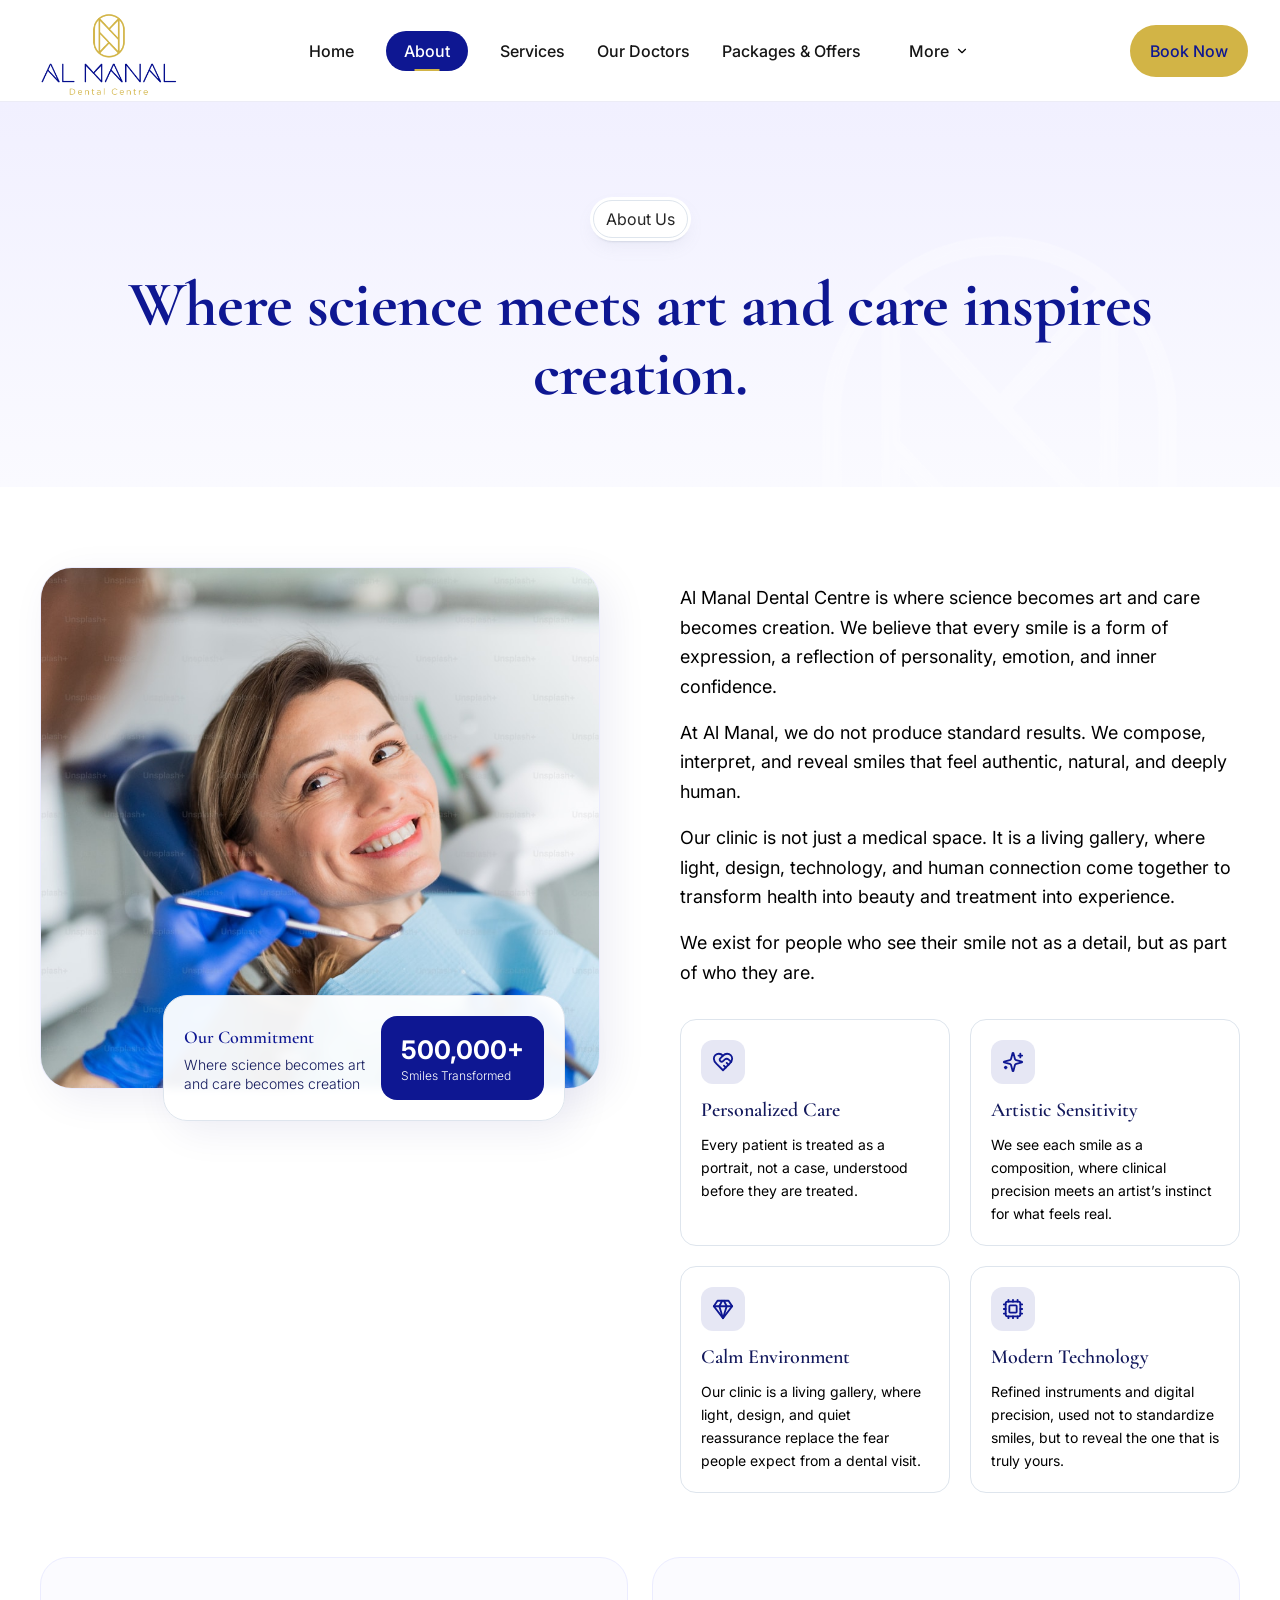
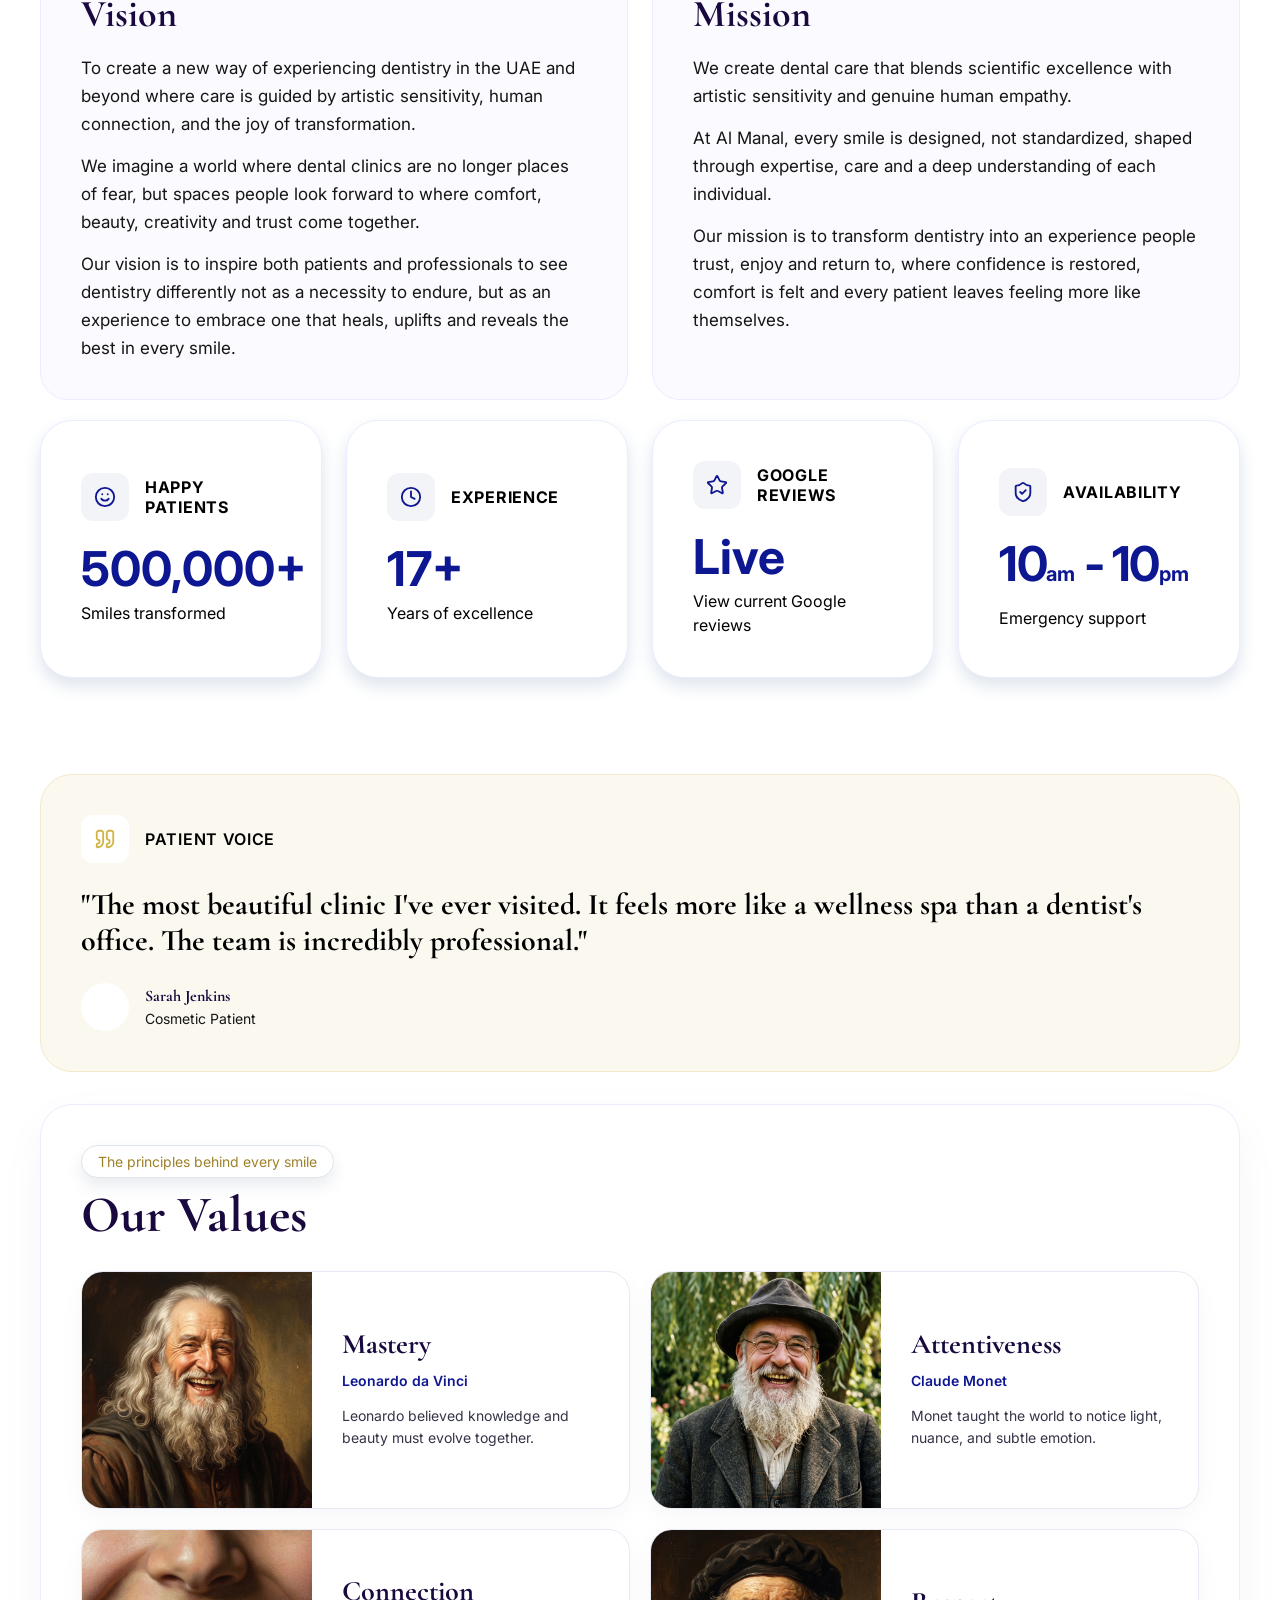
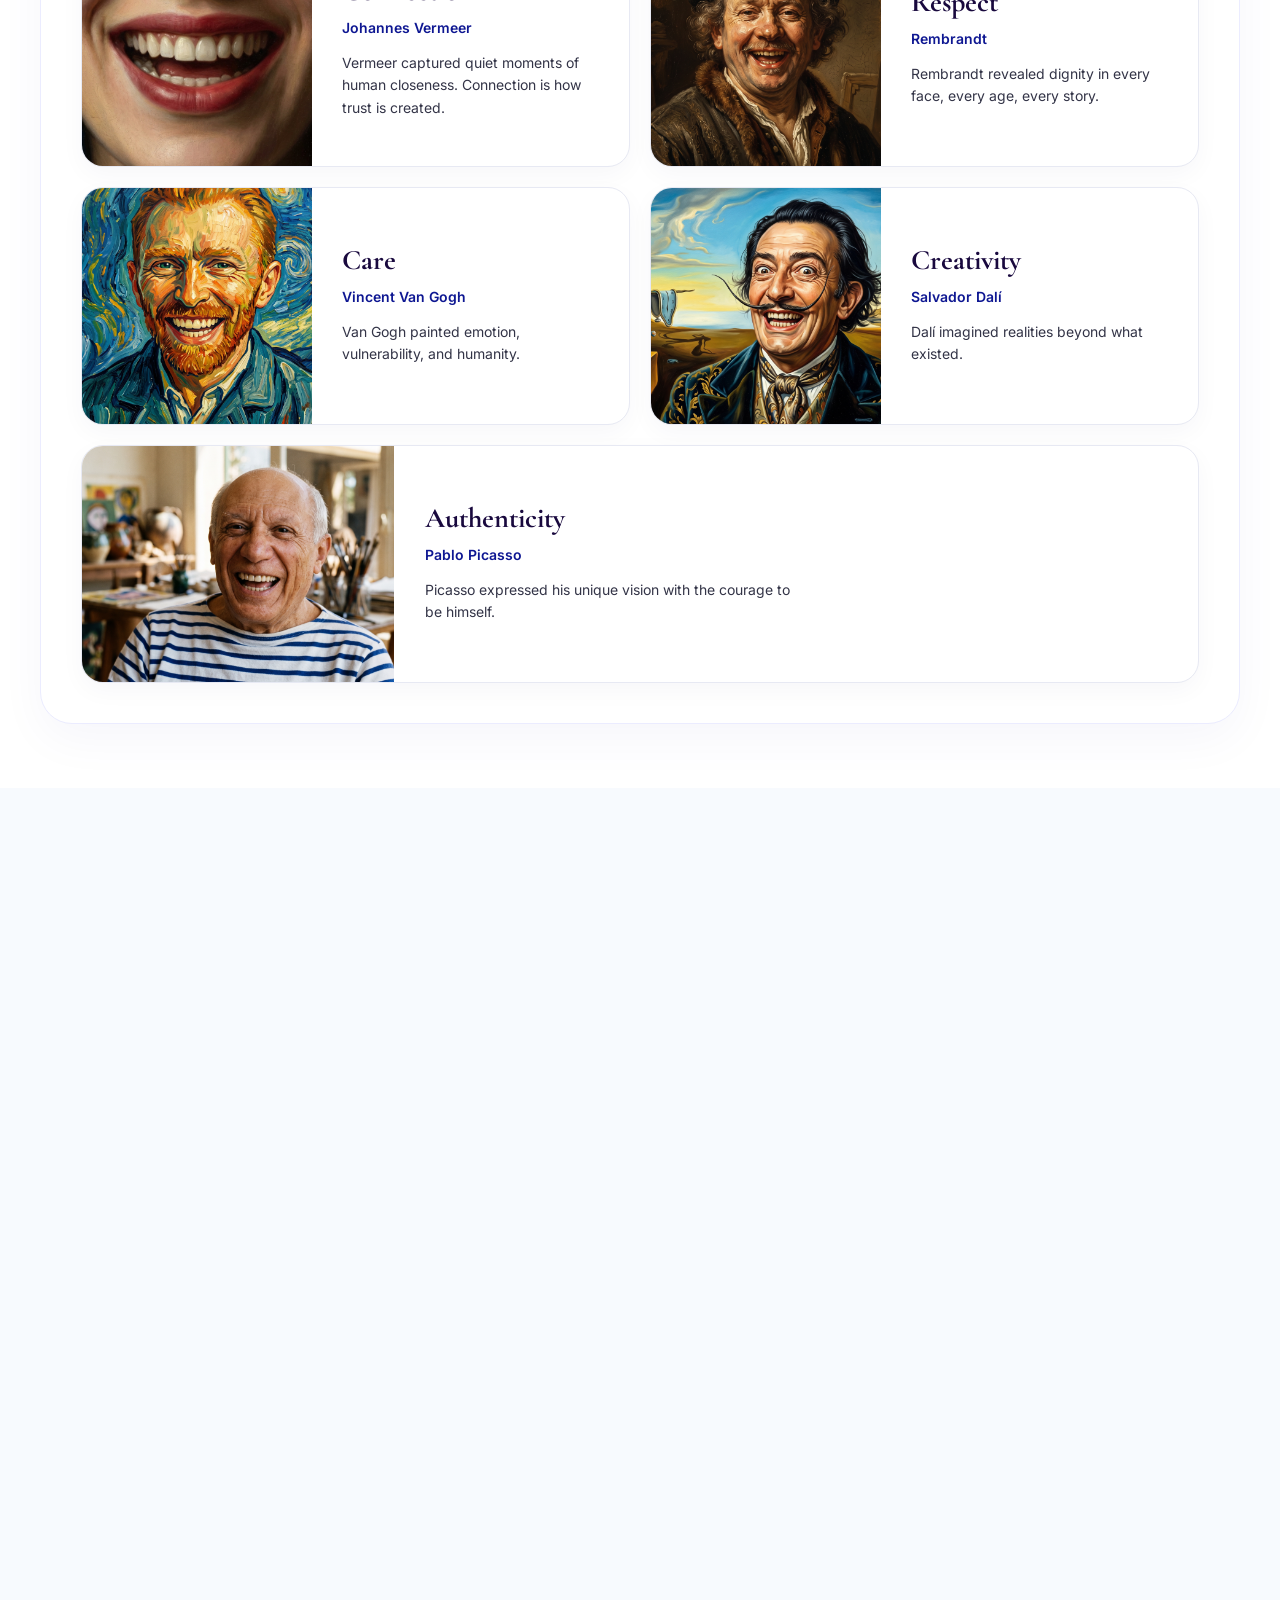
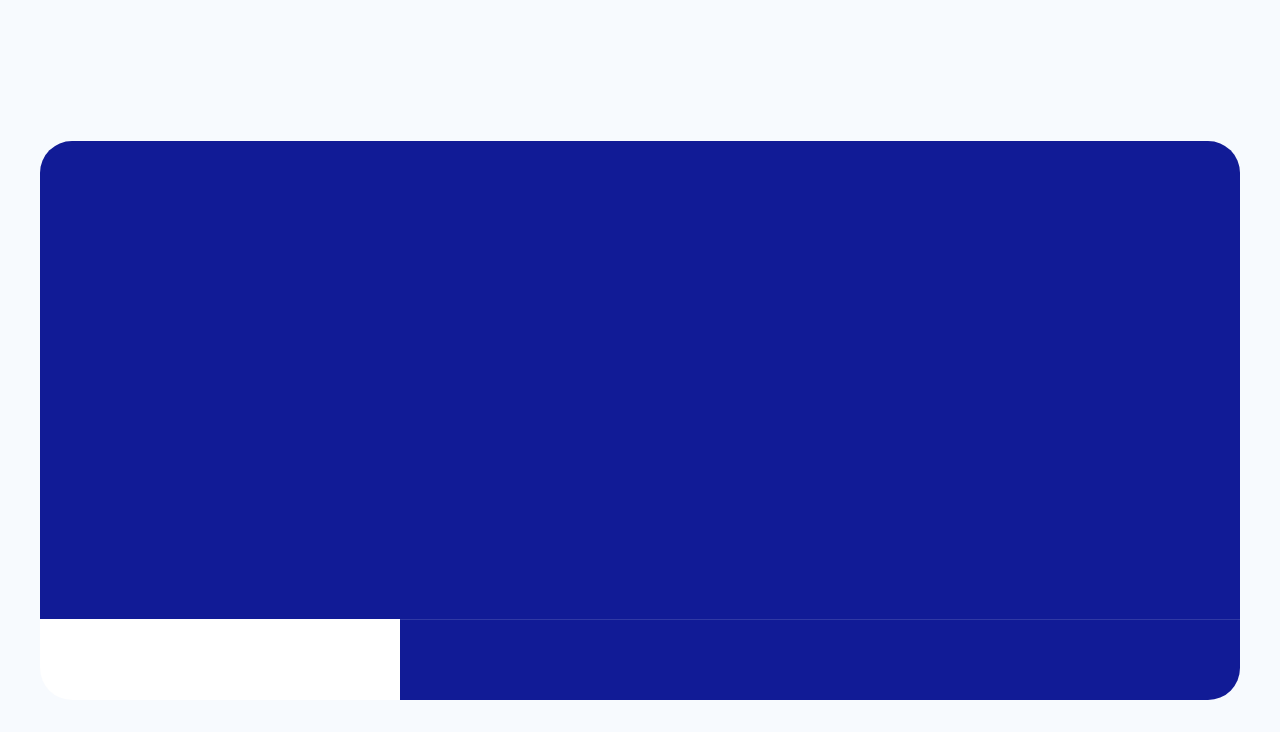
==== commit 04c1bcdc: "Update hero video, values cards, and clinic feedback" ====
--- a/about.html
+++ b/about.html
@@ -44,13 +44,13 @@
     <section class="about-voice-values">
       <article class="about-voice"><h2><i><img src="assets/about-detail-0.svg" width="22" height="22" alt=""></i>Patient Voice</h2><blockquote>"The most beautiful clinic I've ever visited. It feels more like a wellness spa than a dentist's office. The team is incredibly professional."</blockquote><div class="patient-attribution"><span class="patient-avatar" aria-hidden="true"></span><div><b>Sarah Jenkins</b><span>Cosmetic Patient</span></div></div></article>
       <section class="about-core" aria-labelledby="about-values-heading"><div class="about-values-heading"><span class="eyebrow">The principles behind every smile</span><h2 id="about-values-heading">Our Values</h2></div><div class="about-values-list">
-        <article><img src="assets/value-leonardo.jpg" alt="Leonardo-inspired smile artwork" loading="lazy"><div class="about-value-copy"><h3>Leonardo da Vinci</h3><span>Value: Mastery</span><p>Leonardo believed knowledge and beauty must evolve together.</p></div></article>
-        <article><img src="assets/value-monet.jpg" alt="Monet-inspired smile artwork" loading="lazy"><div class="about-value-copy"><h3>Claude Monet</h3><span>Value: Attentiveness</span><p>Monet taught the world to notice light, nuance, and subtle emotion.</p></div></article>
-        <article><img src="assets/value-vermeer.jpg" alt="Vermeer-inspired smile artwork" loading="lazy"><div class="about-value-copy"><h3>Johannes Vermeer</h3><span>Value: Connection</span><p>Vermeer captured quiet moments of human closeness. Connection is how trust is created.</p></div></article>
-        <article><img src="assets/value-rembrandt.jpg" alt="Rembrandt-inspired smile artwork" loading="lazy"><div class="about-value-copy"><h3>Rembrandt</h3><span>Value: Respect</span><p>Rembrandt revealed dignity in every face, every age, every story.</p></div></article>
-        <article><img src="assets/value-van-gogh.jpg" alt="Van Gogh-inspired smile artwork" loading="lazy"><div class="about-value-copy"><h3>Vincent Van Gogh</h3><span>Value: Care</span><p>Van Gogh painted emotion, vulnerability, and humanity.</p></div></article>
-        <article><img src="assets/value-dali.jpg" alt="Dalí-inspired smile artwork" loading="lazy"><div class="about-value-copy"><h3>Salvador Dalí</h3><span>Value: Creativity</span><p>Dalí imagined realities beyond what existed.</p></div></article>
-        <article><img src="assets/value-picasso.jpg" alt="Picasso-inspired smile artwork" loading="lazy"><div class="about-value-copy"><h3>Pablo Picasso</h3><span>Value: Authenticity</span><p>Picasso expressed his unique vision with the courage to be himself.</p></div></article>
+        <article><img src="assets/value-leonardo.jpg?v=20261020" alt="Smiling portrait of Leonardo da Vinci" loading="lazy"><div class="about-value-copy"><h3>Mastery</h3><span class="value-artist">Leonardo da Vinci</span><p>Leonardo believed knowledge and beauty must evolve together.</p></div></article>
+        <article><img src="assets/value-monet.jpg?v=20261020" alt="Smiling portrait of Claude Monet" loading="lazy"><div class="about-value-copy"><h3>Attentiveness</h3><span class="value-artist">Claude Monet</span><p>Monet taught the world to notice light, nuance, and subtle emotion.</p></div></article>
+        <article><img src="assets/value-vermeer.jpg" alt="Vermeer-inspired smile artwork" loading="lazy"><div class="about-value-copy"><h3>Connection</h3><span class="value-artist">Johannes Vermeer</span><p>Vermeer captured quiet moments of human closeness. Connection is how trust is created.</p></div></article>
+        <article><img src="assets/value-rembrandt.jpg?v=20261020" alt="Smiling portrait of Rembrandt" loading="lazy"><div class="about-value-copy"><h3>Respect</h3><span class="value-artist">Rembrandt</span><p>Rembrandt revealed dignity in every face, every age, every story.</p></div></article>
+        <article><img src="assets/value-van-gogh.jpg?v=20261020" alt="Smiling portrait of Vincent Van Gogh" loading="lazy"><div class="about-value-copy"><h3>Care</h3><span class="value-artist">Vincent Van Gogh</span><p>Van Gogh painted emotion, vulnerability, and humanity.</p></div></article>
+        <article><img src="assets/value-dali.jpg?v=20261020" alt="Smiling portrait of Salvador Dalí" loading="lazy"><div class="about-value-copy"><h3>Creativity</h3><span class="value-artist">Salvador Dalí</span><p>Dalí imagined realities beyond what existed.</p></div></article>
+        <article><img src="assets/value-picasso.jpg?v=20261020" alt="Smiling portrait of Pablo Picasso" loading="lazy"><div class="about-value-copy"><h3>Authenticity</h3><span class="value-artist">Pablo Picasso</span><p>Picasso expressed his unique vision with the courage to be himself.</p></div></article>
       </div></section>
     </section>
 
@@ -63,6 +63,6 @@
   </main>
 
   <footer id="footer"><div class="footer-main"><div class="footer-brand"><img src="assets/logo.png" alt="Al Manal"><p>Dentistry as Art. Smiles as Identity. Excellence in dental care with artistic sensitivity and genuine empathy.</p><div class="socials"><a href="#">f</a><a href="#">◎</a><a href="#">in</a><a href="#">◉</a></div></div><div><h3>Navigation</h3><div class="footer-links"><a href="index.html">Home</a><a href="about.html">About Us</a><a href="index.html#concept">Concept</a><a href="index.html#services">Treatments</a><a href="index.html#team">Our Artists</a><a href="#appointment">Contact Us</a></div></div><div><h3>Subscribe</h3><p>Receive smile-care tips and clinic news, thoughtfully curated.</p><form class="subscribe"><input type="email" placeholder="Enter Your Email" aria-label="Email"><button aria-label="Subscribe">→</button></form></div></div><div class="footer-bottom"><span>MOHAP APPROVAL LICENSE: RE6YF8UV-101224</span><span>©2026 Al Manal. All Rights Reserved.</span></div></footer>
-  <script src="script.js?v=15"></script>
+  <script src="script.js?v=18"></script>
 </body>
 </html>
--- a/style.css
+++ b/style.css
@@ -265,14 +265,6 @@
   .site-footer .footer-bottom span{padding-left:22px;padding-right:22px}
 }
 
-/* Patient Guide insurance partners: a continuous, responsive logo rail. */
-:is(.patient-guide-page,.homepage) .insurance-logos{display:block;max-width:1180px;overflow:hidden;mask-image:linear-gradient(90deg,transparent,#000 5%,#000 95%,transparent);-webkit-mask-image:linear-gradient(90deg,transparent,#000 5%,#000 95%,transparent)}
-:is(.patient-guide-page,.homepage) .insurance-track{display:flex;width:max-content;gap:18px;animation:insurance-scroll 26s linear infinite}
-:is(.patient-guide-page,.homepage) .insurance-track span{display:grid;place-items:center;flex:0 0 170px;min-width:170px}
-:is(.patient-guide-page,.homepage) .insurance-logos:hover .insurance-track{animation-play-state:paused}
-@keyframes insurance-scroll{to{transform:translateX(calc(-50% - 9px))}}
-@media(max-width:600px){:is(.patient-guide-page,.homepage) .insurance-track{gap:12px;animation-duration:20s}:is(.patient-guide-page,.homepage) .insurance-track span{flex-basis:145px;min-width:145px}:is(.patient-guide-page,.homepage) .insurance-logos{display:block;overflow:hidden}}
-@media(prefers-reduced-motion:reduce){:is(.patient-guide-page,.homepage) .insurance-logos{mask-image:none;-webkit-mask-image:none;overflow-x:auto}:is(.patient-guide-page,.homepage) .insurance-track{animation:none}:is(.patient-guide-page,.homepage) .insurance-track [aria-hidden="true"]{display:none}}
 html,body{overflow-x:hidden}
 
 /* Forms keep a stable border when clicked or focused throughout the site. */
@@ -443,6 +435,16 @@
   .resource-page .category-section>div{margin-right:0;padding:2px 0 8px;flex-wrap:wrap;justify-content:center;overflow:visible;scroll-snap-type:none}
   .resource-page .category-section button{flex:1 1 calc(50% - 10px);max-width:100%;white-space:normal}
 }
-/* Keep the shared insurer rail visible on both Home and Patient Guide. */
-.resource-page.patient-guide-page .insurance-logos{display:block;overflow:hidden;mask-image:linear-gradient(90deg,transparent,#000 5%,#000 95%,transparent);-webkit-mask-image:linear-gradient(90deg,transparent,#000 5%,#000 95%,transparent)}
-@media(prefers-reduced-motion:reduce){.resource-page.patient-guide-page .insurance-logos{overflow-x:auto;mask-image:none;-webkit-mask-image:none}}
+/* One continuous row; every partner has the same tile and image viewport. */
+:is(.homepage,.resource-page.patient-guide-page) .insurance-logos{display:block;width:100%;max-width:1120px;margin:38px auto 0;overflow:hidden;mask-image:linear-gradient(90deg,transparent,#000 4%,#000 96%,transparent);-webkit-mask-image:linear-gradient(90deg,transparent,#000 4%,#000 96%,transparent)}
+:is(.homepage,.resource-page.patient-guide-page) .insurance-track{--insurance-gap:16px;display:flex;width:max-content;gap:var(--insurance-gap)}
+:is(.homepage,.resource-page.patient-guide-page) .insurance-track.is-ready{animation:insurance-scroll 42s linear infinite}
+:is(.homepage,.resource-page.patient-guide-page) .insurance-logos:hover .insurance-track{animation-play-state:paused}
+@keyframes insurance-scroll{to{transform:translateX(calc(-50% - var(--insurance-gap)/2))}}
+:is(.homepage,.resource-page.patient-guide-page) .insurance-logo{display:flex;flex:0 0 210px;align-items:center;justify-content:center;width:210px;height:112px;padding:18px;overflow:hidden;border:1px solid #e8eaf4;border-radius:16px;background:#fff;box-shadow:0 5px 15px rgba(5,11,75,.08)}
+:is(.homepage,.resource-page.patient-guide-page) .insurance-logo img{display:block;width:166px;max-width:none;height:70px;object-fit:contain}
+:is(.homepage,.resource-page.patient-guide-page) .insurance-logo img[src$="insurance-gig.png"]{transform:scale(1.5)}
+:is(.homepage,.resource-page.patient-guide-page) .insurance-logo img[src$="insurance-mednet.png"]{transform:scale(1.75)}
+:is(.homepage,.resource-page.patient-guide-page) .insurance-logo img[src$="insurance-saico.png"]{transform:scale(2.15)}
+@media(max-width:600px){:is(.homepage,.resource-page.patient-guide-page) .insurance-logos{margin-top:30px}:is(.homepage,.resource-page.patient-guide-page) .insurance-track{--insurance-gap:12px}:is(.homepage,.resource-page.patient-guide-page) .insurance-logo{flex-basis:164px;width:164px;height:94px;padding:12px}:is(.homepage,.resource-page.patient-guide-page) .insurance-logo img{width:138px;height:62px}}
+@media(prefers-reduced-motion:reduce){:is(.homepage,.resource-page.patient-guide-page) .insurance-logos{overflow-x:auto;mask-image:none;-webkit-mask-image:none}:is(.homepage,.resource-page.patient-guide-page) .insurance-track.is-ready{animation:none}:is(.homepage,.resource-page.patient-guide-page) .insurance-logo[aria-hidden="true"]{display:none}}
--- a/homepage.css
+++ b/homepage.css
@@ -95,7 +95,7 @@
 .home-values-grid h3{position:relative;z-index:1;max-width:100%;margin:0 0 18px;color:var(--home-heading);font-size:27px;line-height:1.25}
 .home-values-grid h3{max-width:62%}
 .home-values-grid h3 b{display:block;margin-top:5px;color:var(--brand-accent);font-weight:600}
-.home-values-grid em{position:relative;z-index:1;display:inline-flex;padding:7px 12px;border-radius:999px;background:rgba(14,23,146,.07);color:var(--brand-primary);font-size:13px;font-weight:600}
+.home-values-grid .value-artist{position:relative;z-index:1;display:block;max-width:62%;color:var(--brand-primary);font-size:15px;font-weight:600;line-height:1.4}
 .home-values-grid p{position:relative;z-index:1;max-width:62%;margin:24px 0 0;color:#45464d;font-size:15px;line-height:1.7}
 .home-values-grid p{margin-top:16px}
 @media(hover:hover){.home-values-grid article:hover{transform:translateY(-6px);border-color:rgba(210,180,70,.55);box-shadow:0 22px 50px rgba(17,27,150,.12)}}
@@ -112,6 +112,9 @@
 .homepage .home-team-grid .home-doctor-photo img { position:absolute; bottom:0; left:0; width:100%; height:auto; aspect-ratio:317/299; object-fit:cover; object-position:center; border-radius:0; }
 .homepage .home-team-grid h3 { font-size:24px; line-height:28px; font-weight:600; color:#030303; margin:24px 0 6px; }
 .homepage .home-team-grid p { font-size:18px; line-height:27px; color:#000; margin:0; }
+.homepage .home-team-grid .home-doctor-placeholder { background:#fff; border-color:#e8eaf4; }
+.homepage .home-team-grid .home-doctor-placeholder img { height:100%; aspect-ratio:auto; object-fit:contain; padding:30px; }
+.homepage .home-team-grid { row-gap:110px; }
 
 /* Patient experience: single rounded panel, equal image/content columns. */
 .home-experience-panel { display:grid; grid-template-columns:repeat(2,minmax(0,1fr)); background:var(--brand-primary); border-radius:40px; overflow:hidden; }
--- a/about.css
+++ b/about.css
@@ -70,7 +70,7 @@
 .about-values-list img { width:100%; height:100%; min-height:236px; object-fit:cover; display:block; }
 .about-value-copy { align-self:center; min-width:0; padding:24px clamp(20px,2.4vw,34px); }
 .about-values-list h3 { margin:0 0 12px; color:#19093e; font:700 clamp(25px,2.2vw,32px)/1.05 'Cormorant Garamond',serif; }
-.about-values-list .about-value-copy span { display:inline-block; margin-bottom:14px; padding:6px 11px; border-radius:999px; background:#eff0ff; color:#0e1792; font:700 12px/1.25 Inter,sans-serif; }
+.about-values-list .about-value-copy .value-artist { display:block; margin-bottom:14px; color:#0e1792; font:600 14px/1.4 Inter,sans-serif; }
 .about-values-list p { max-width:42ch; margin:0; color:#333447; font-size:14px; line-height:1.6; }
 @media(max-width:1250px) { .about-page .about-story { gap:40px; } .about-page .metrics-grid article { padding:24px; } .about-page .metrics-grid b { font-size:40px; } .about-voice,.about-core { padding:28px; } }
 @media(max-width:900px) {
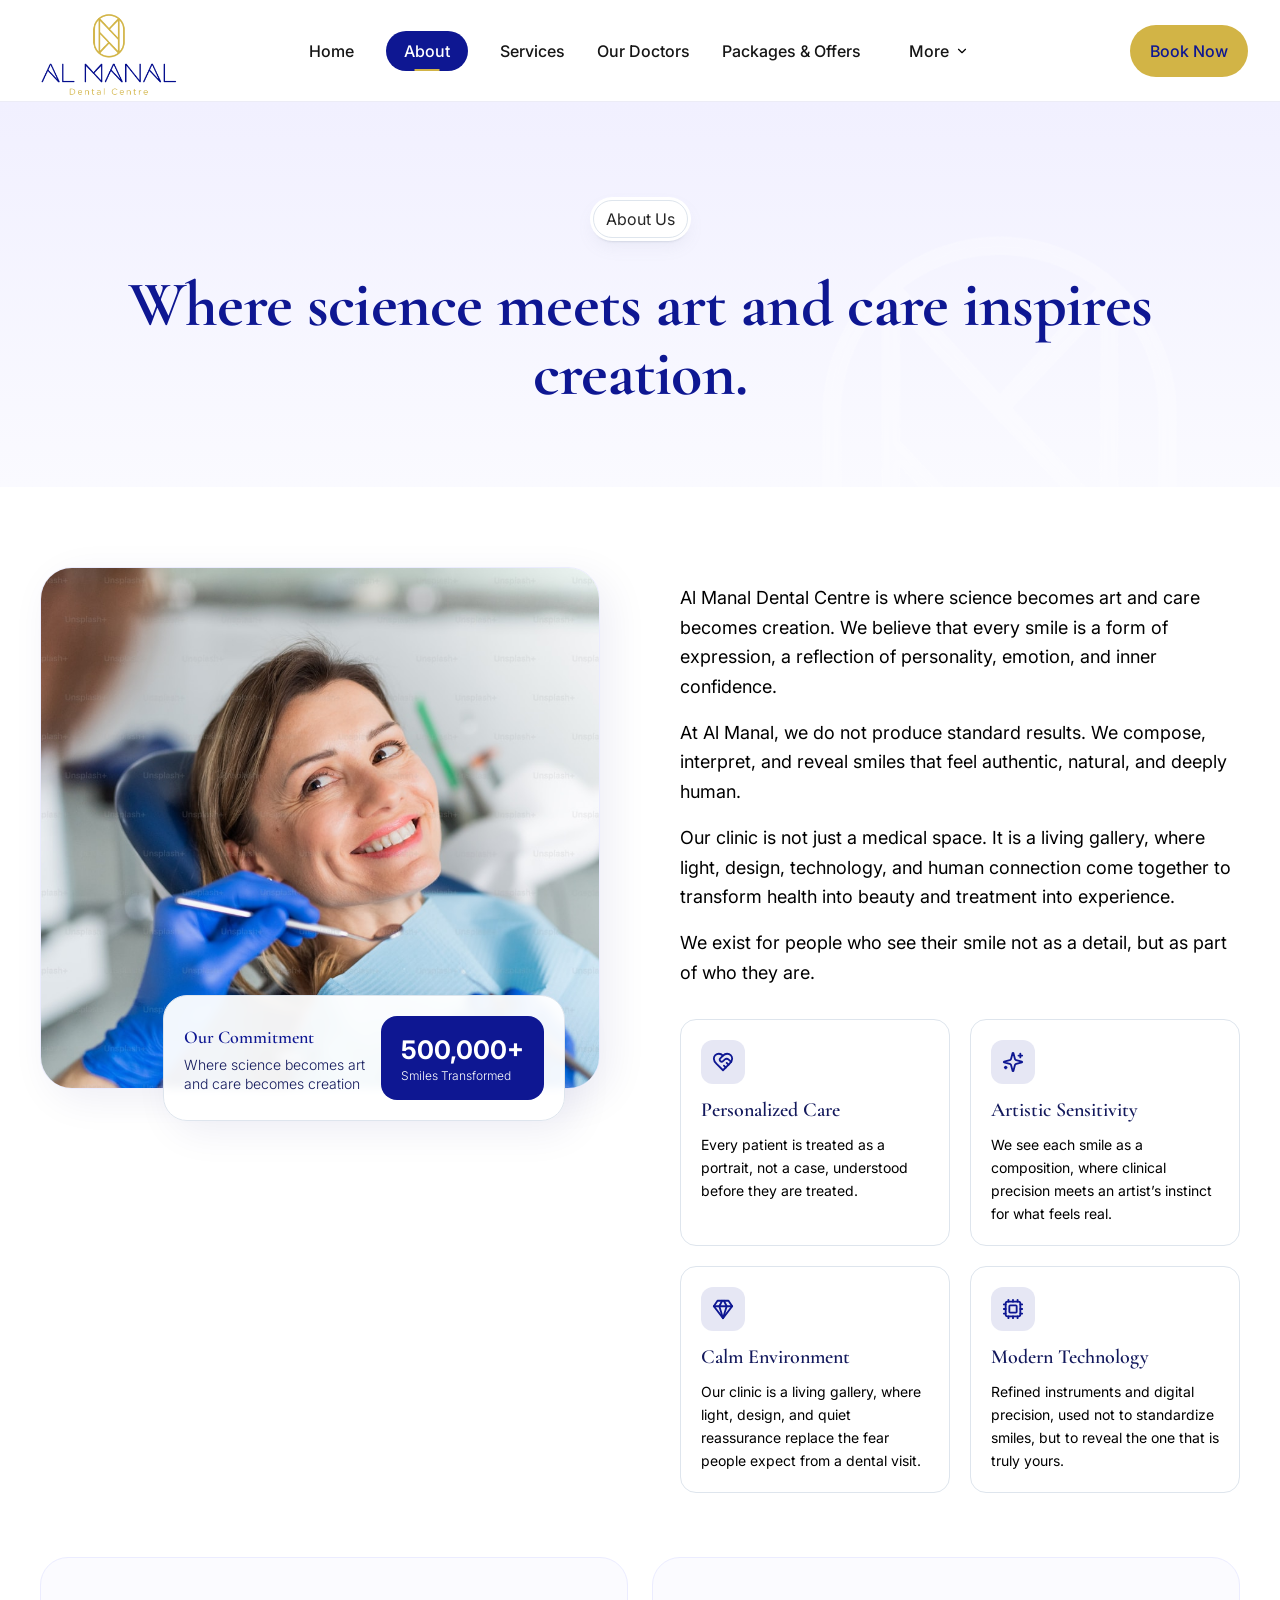
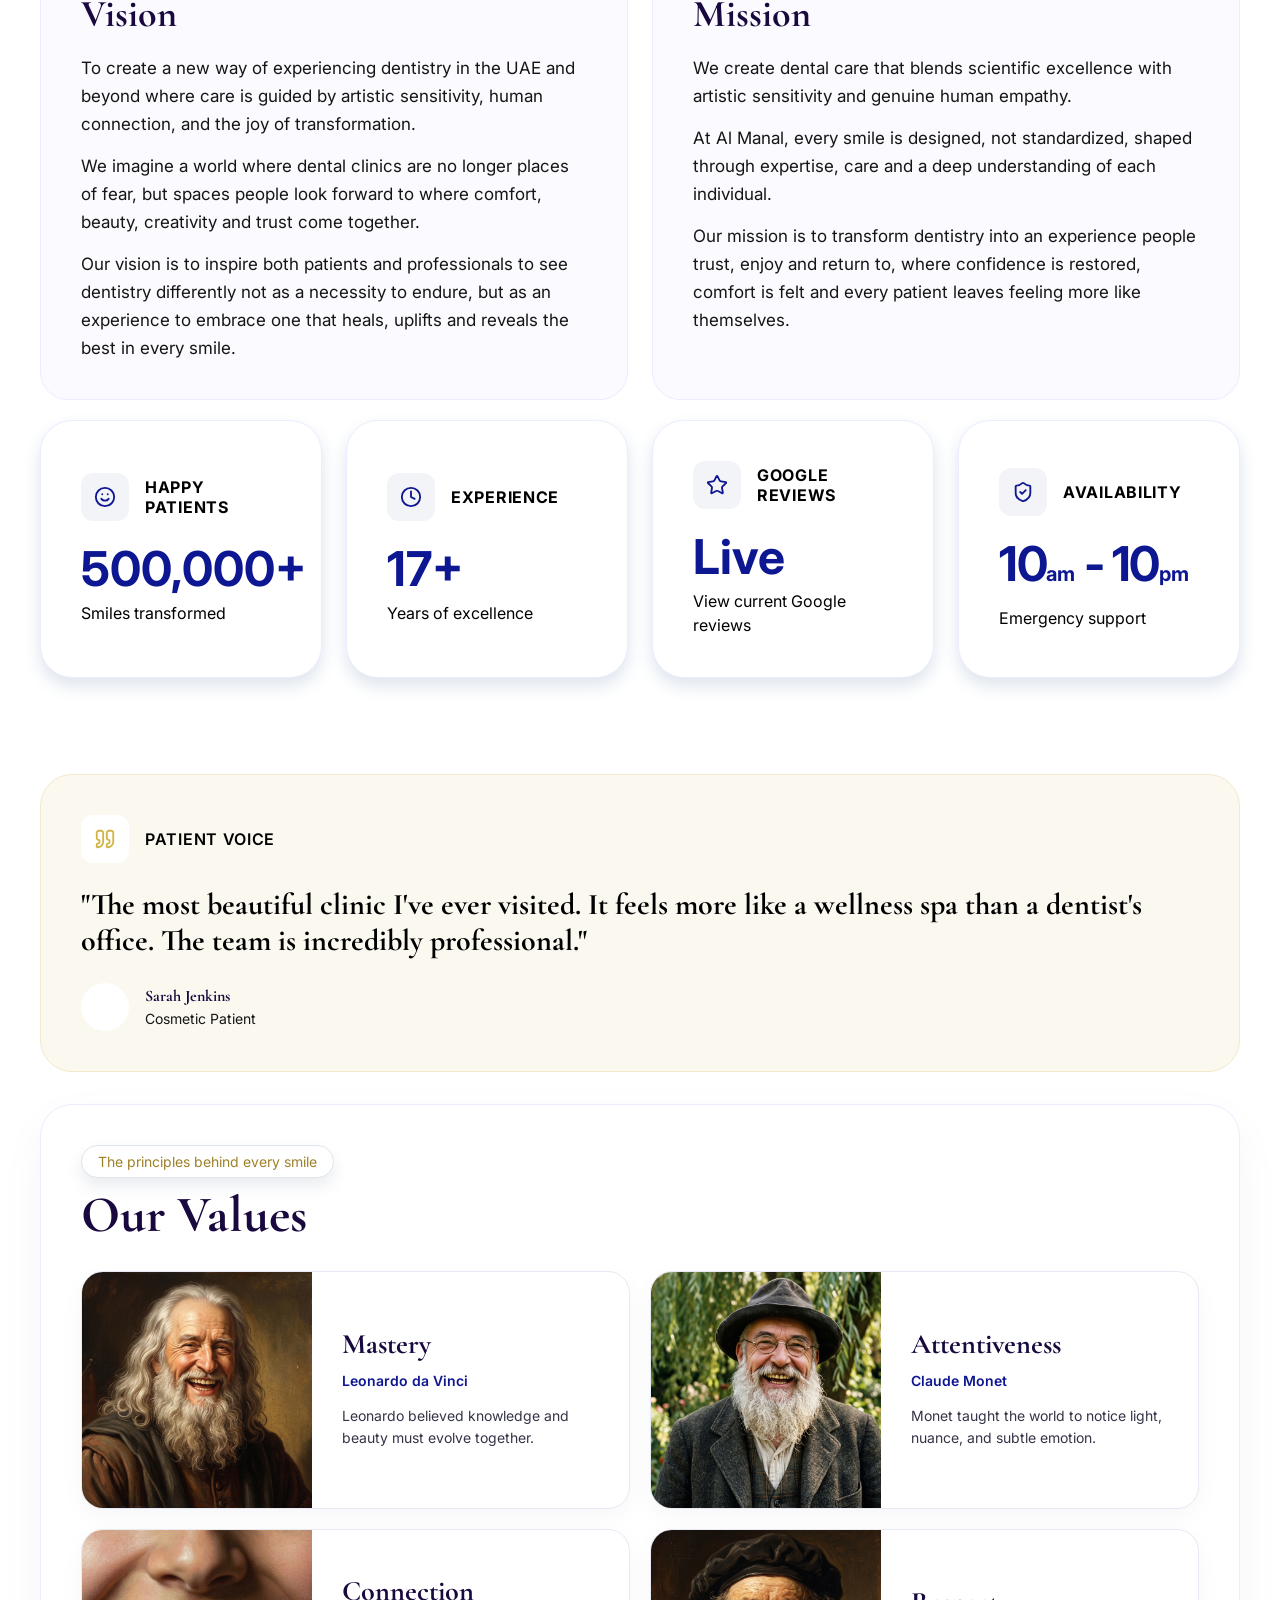
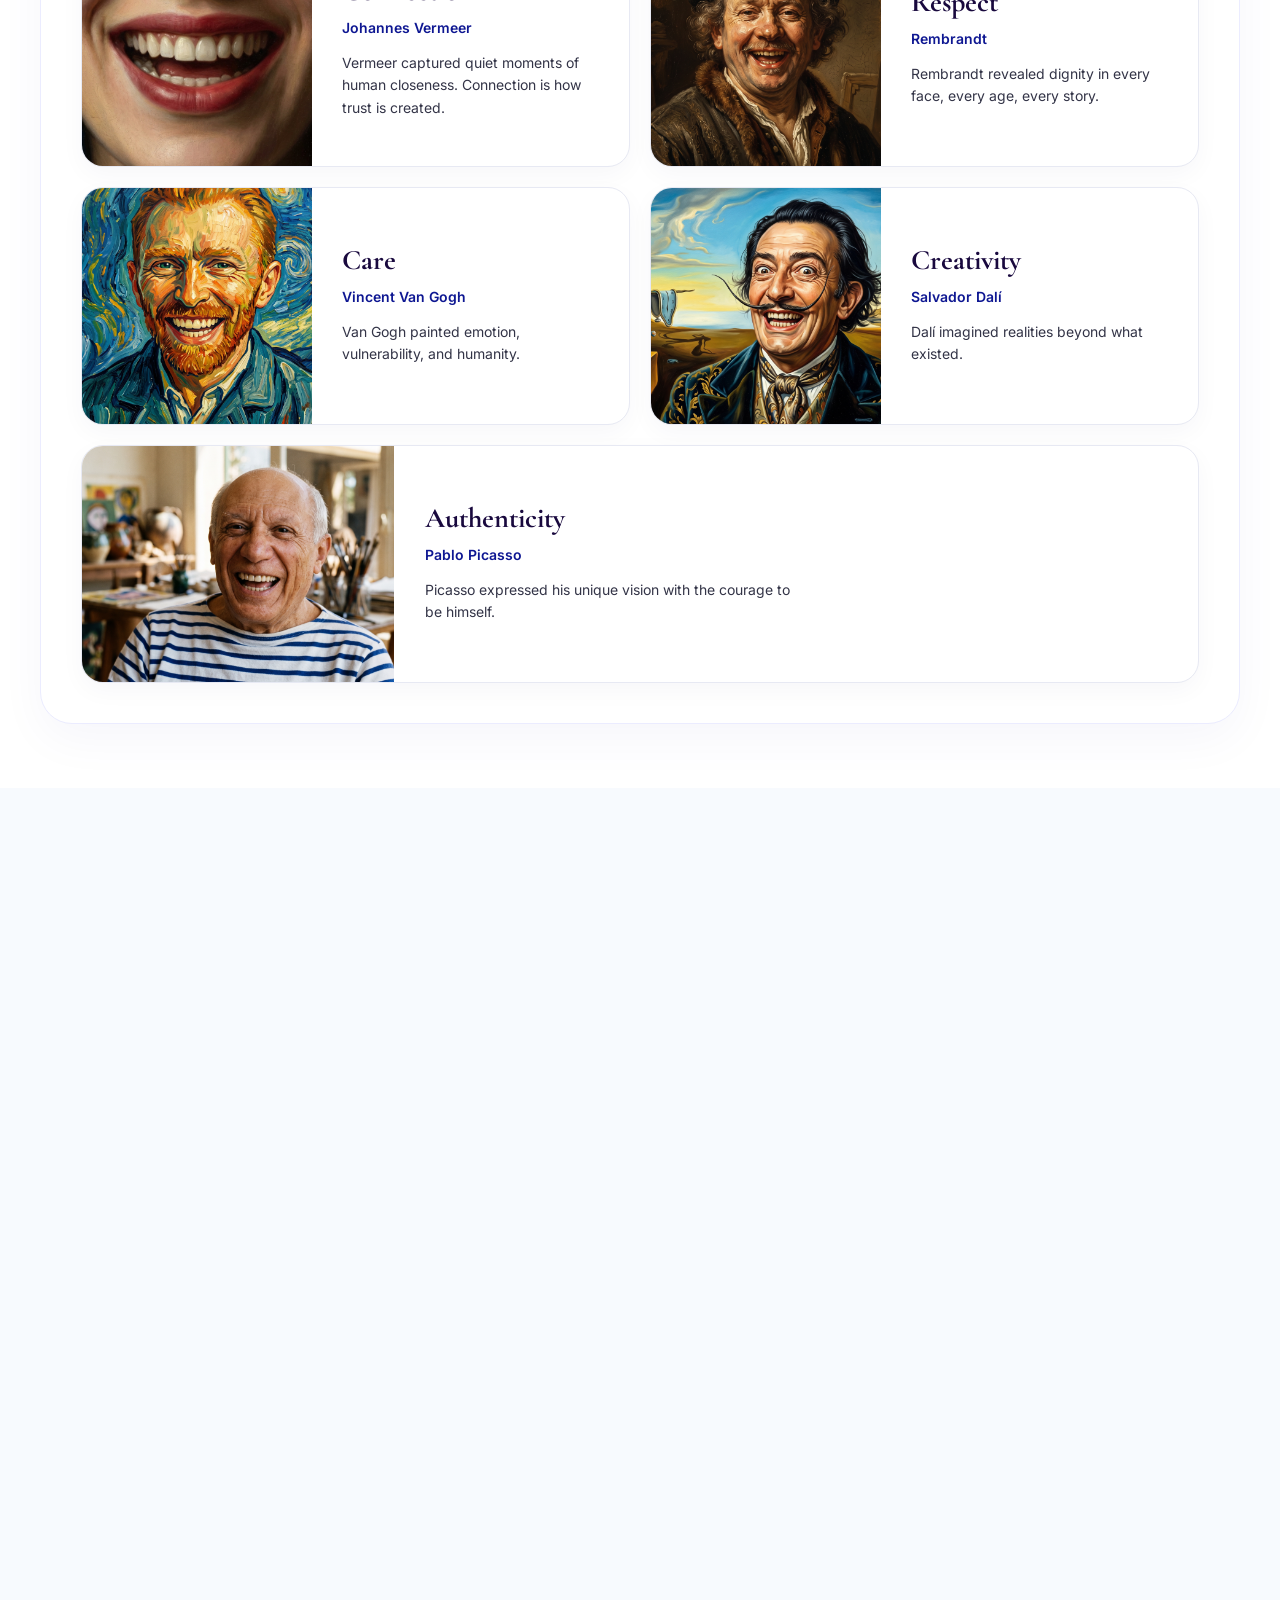
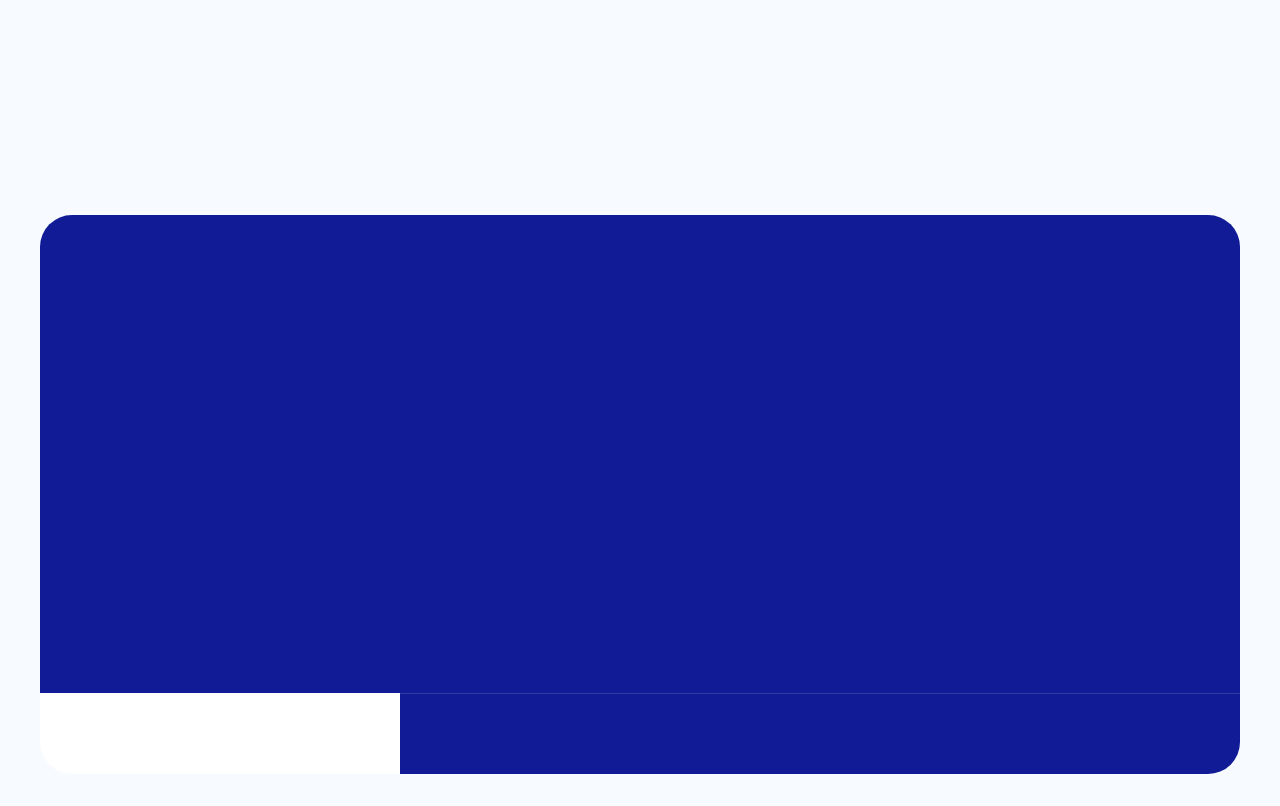
==== commit 44b323c9: "Apply website review updates and add PHP booking backend" ====
--- a/about.html
+++ b/about.html
@@ -8,7 +8,7 @@
   <link rel="preconnect" href="https://fonts.googleapis.com">
   <link rel="preconnect" href="https://fonts.gstatic.com" crossorigin>
   <link href="https://fonts.googleapis.com/css2?family=Cormorant+Garamond:wght@600;700&family=Inter:wght@300;400;500;600&display=swap" rel="stylesheet">
-  <link rel="stylesheet" href="style.css?v=10">
+  <link rel="stylesheet" href="style.css?v=15">
   <link rel="stylesheet" href="homepage.css?v=4">
   <link rel="stylesheet" href="about.css?v=9">
   <link rel="stylesheet" href="navigation.css?v=1">
@@ -21,7 +21,7 @@
       <a href="index.html">Home</a><a class="active" aria-current="page" href="about.html">About</a><a href="services.html">Services</a>
       <a href="doctors.html">Our Doctors</a><a href="packages.html">Packages &amp; Offers</a><a href="contact.html">More</a>
     </nav>
-    <a class="button button-primary header-cta" href="contact.html">Book Now</a>
+    <a class="button button-primary header-cta" href="index.html#contact">Book Now</a>
   </header>
 
   <main>
@@ -63,6 +63,6 @@
   </main>
 
   <footer id="footer"><div class="footer-main"><div class="footer-brand"><img src="assets/logo.png" alt="Al Manal"><p>Dentistry as Art. Smiles as Identity. Excellence in dental care with artistic sensitivity and genuine empathy.</p><div class="socials"><a href="#">f</a><a href="#">◎</a><a href="#">in</a><a href="#">◉</a></div></div><div><h3>Navigation</h3><div class="footer-links"><a href="index.html">Home</a><a href="about.html">About Us</a><a href="index.html#concept">Concept</a><a href="index.html#services">Treatments</a><a href="index.html#team">Our Artists</a><a href="#appointment">Contact Us</a></div></div><div><h3>Subscribe</h3><p>Receive smile-care tips and clinic news, thoughtfully curated.</p><form class="subscribe"><input type="email" placeholder="Enter Your Email" aria-label="Email"><button aria-label="Subscribe">→</button></form></div></div><div class="footer-bottom"><span>MOHAP APPROVAL LICENSE: RE6YF8UV-101224</span><span>©2026 Al Manal. All Rights Reserved.</span></div></footer>
-  <script src="script.js?v=18"></script>
+  <script src="script.js?v=20"></script>
 </body>
 </html>
--- a/style.css
+++ b/style.css
@@ -448,3 +448,29 @@
 :is(.homepage,.resource-page.patient-guide-page) .insurance-logo img[src$="insurance-saico.png"]{transform:scale(2.15)}
 @media(max-width:600px){:is(.homepage,.resource-page.patient-guide-page) .insurance-logos{margin-top:30px}:is(.homepage,.resource-page.patient-guide-page) .insurance-track{--insurance-gap:12px}:is(.homepage,.resource-page.patient-guide-page) .insurance-logo{flex-basis:164px;width:164px;height:94px;padding:12px}:is(.homepage,.resource-page.patient-guide-page) .insurance-logo img{width:138px;height:62px}}
 @media(prefers-reduced-motion:reduce){:is(.homepage,.resource-page.patient-guide-page) .insurance-logos{overflow-x:auto;mask-image:none;-webkit-mask-image:none}:is(.homepage,.resource-page.patient-guide-page) .insurance-track.is-ready{animation:none}:is(.homepage,.resource-page.patient-guide-page) .insurance-logo[aria-hidden="true"]{display:none}}
+
+/* Consistent form spacing and inset dropdown indicators across all pages. */
+body form select:not([multiple]):not([size]) {
+  -webkit-appearance:none;
+  appearance:none;
+  padding-inline:16px 48px;
+  background-image:url('assets/form-chevron.svg');
+  background-repeat:no-repeat;
+  background-position:right 16px center;
+  background-size:16px 16px;
+}
+body form select:not([multiple]):not([size]):disabled {
+  background-image:url('assets/form-chevron.svg');
+  background-repeat:no-repeat;
+  background-position:right 16px center;
+  background-size:16px 16px;
+}
+@media(forced-colors:active) {
+  body form select:not([multiple]):not([size]) { appearance:auto; background-image:none; }
+}
+
+.booking-status { margin:0; font-size:14px; line-height:1.6; overflow-wrap:anywhere; }
+.booking-status:empty { display:none; }
+.booking-status.success { color:#17623a; }
+.booking-status.error { color:#a61b26; }
+.appointment-form [aria-invalid="true"] { border-color:#a61b26; }
--- a/homepage.css
+++ b/homepage.css
@@ -262,3 +262,12 @@
   .homepage .footer-bottom { padding:0; font-size:12px; }
 }
 @media(prefers-reduced-motion:reduce) { .home-concept-grid article>img { transition:none; } }
+
+/* Keep faces in frame instead of cropping the video around its centre. */
+.homepage .hero-video-bg { object-position:center top; }
+@media(max-width:1080px) {
+  .homepage .hero.hero-video-section { height:auto; min-height:0; padding-top:calc(56.25vw + 32px); }
+  .homepage .hero-video-bg { height:auto; aspect-ratio:16 / 9; object-fit:contain; object-position:center top; }
+  .homepage .hero-shade { background:linear-gradient(0deg,#090f35 0%,transparent 45%); }
+  .homepage .hero.hero-video-section .hero-copy { margin-bottom:36px; }
+}
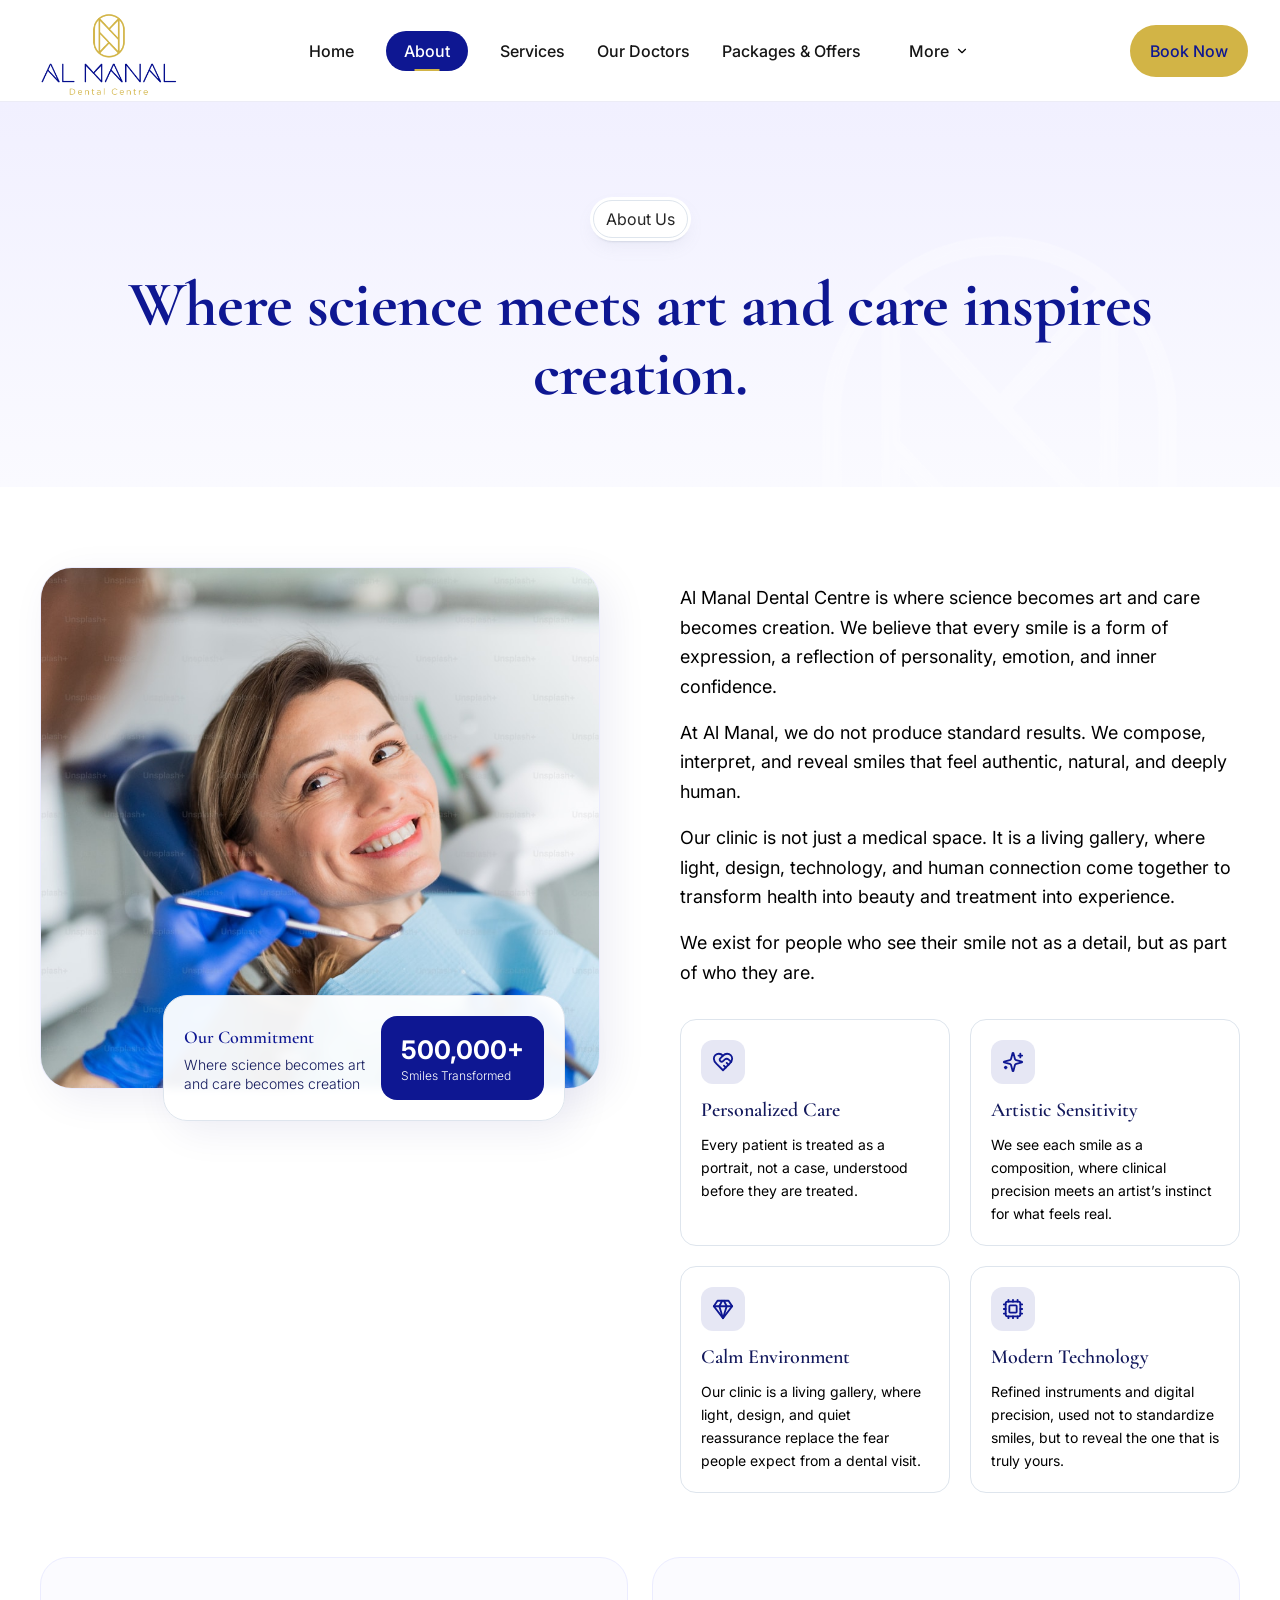
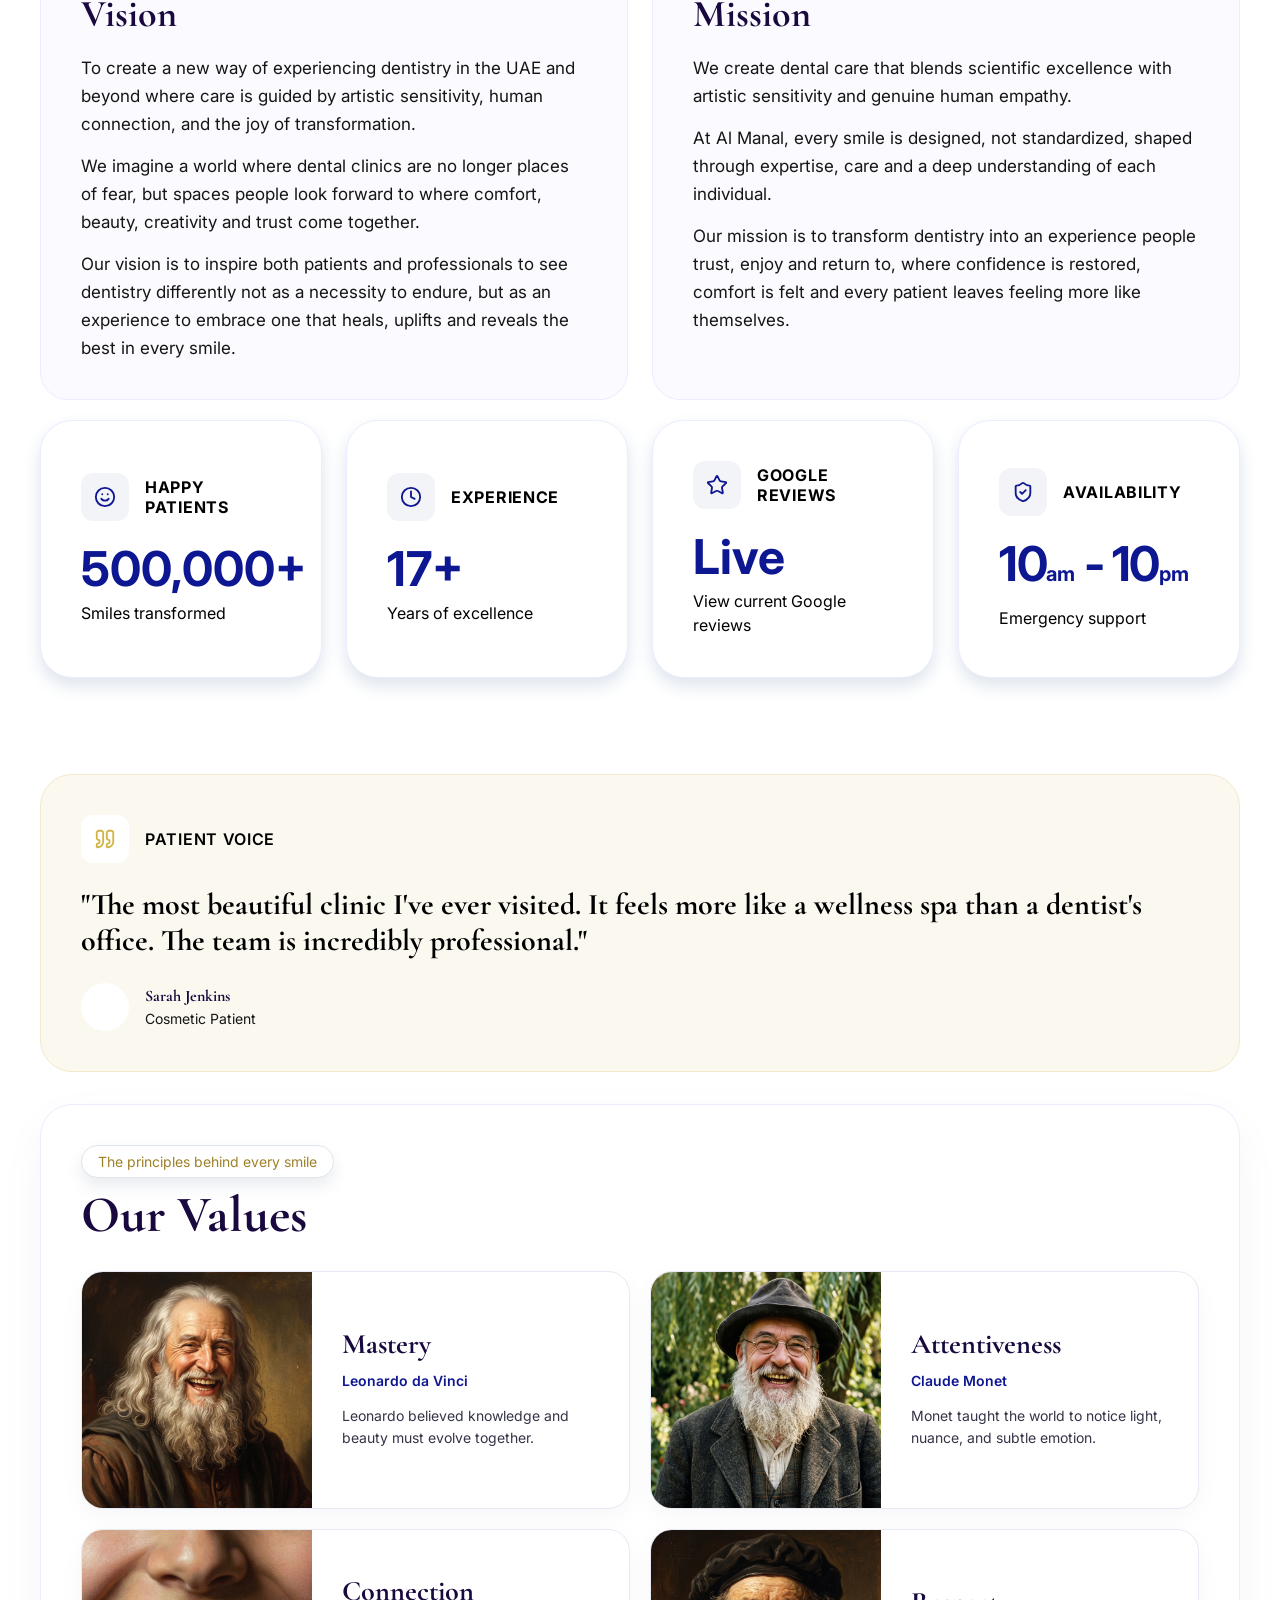
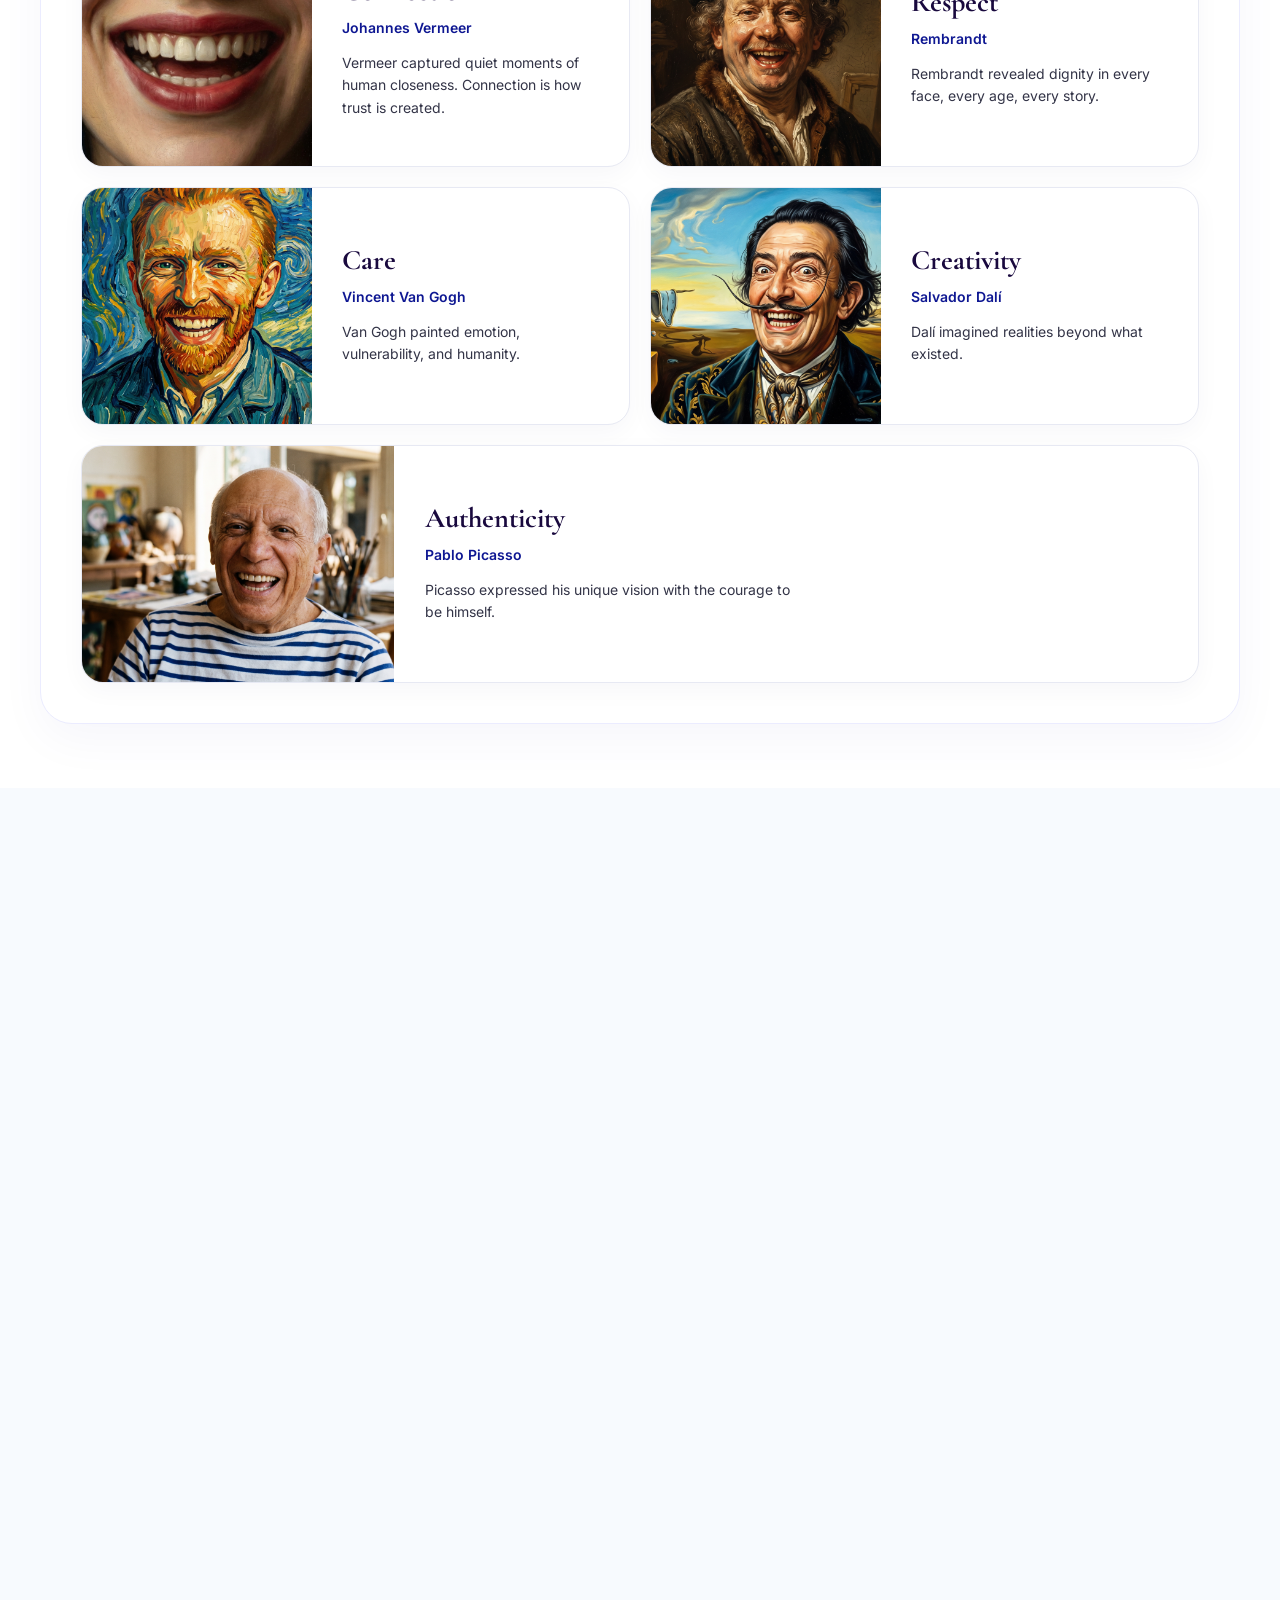
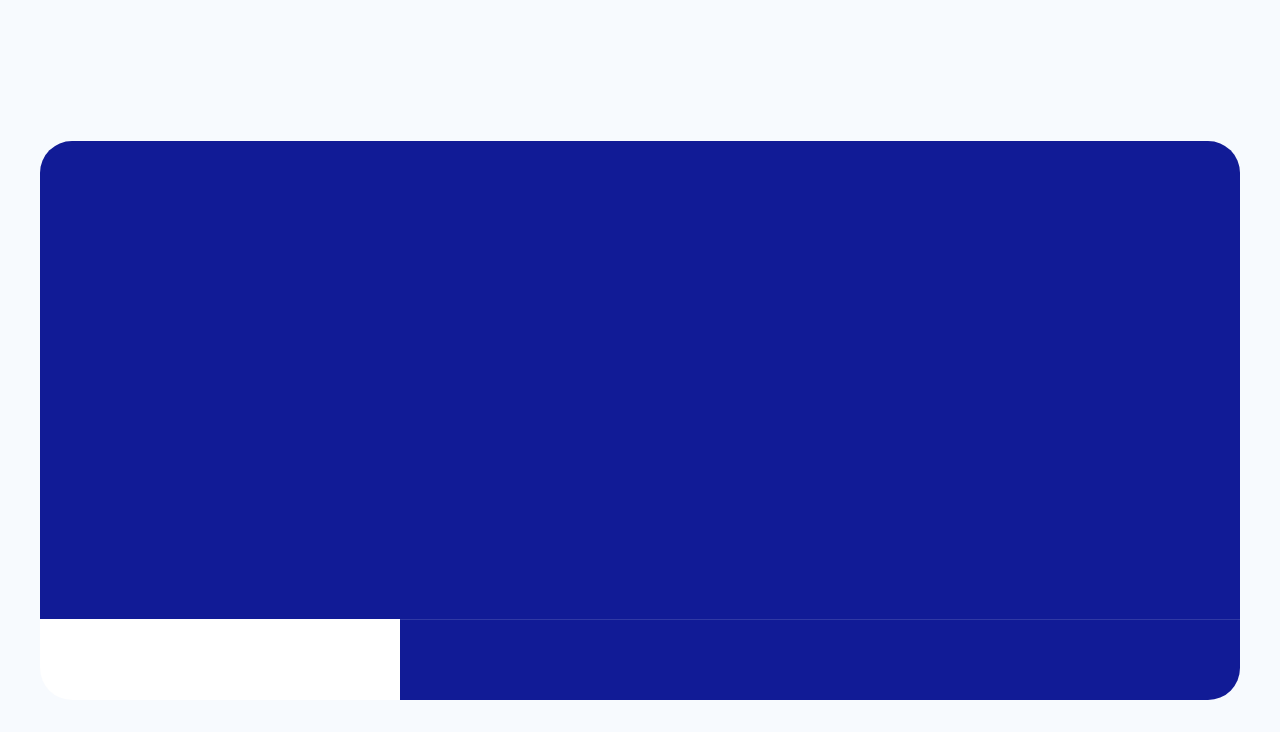
==== commit 27baef47: "Refine concept section and correct booking form display" ====
--- a/about.html
+++ b/about.html
@@ -8,7 +8,7 @@
   <link rel="preconnect" href="https://fonts.googleapis.com">
   <link rel="preconnect" href="https://fonts.gstatic.com" crossorigin>
   <link href="https://fonts.googleapis.com/css2?family=Cormorant+Garamond:wght@600;700&family=Inter:wght@300;400;500;600&display=swap" rel="stylesheet">
-  <link rel="stylesheet" href="style.css?v=15">
+  <link rel="stylesheet" href="style.css?v=16">
   <link rel="stylesheet" href="homepage.css?v=4">
   <link rel="stylesheet" href="about.css?v=9">
   <link rel="stylesheet" href="navigation.css?v=1">
@@ -63,6 +63,6 @@
   </main>
 
   <footer id="footer"><div class="footer-main"><div class="footer-brand"><img src="assets/logo.png" alt="Al Manal"><p>Dentistry as Art. Smiles as Identity. Excellence in dental care with artistic sensitivity and genuine empathy.</p><div class="socials"><a href="#">f</a><a href="#">◎</a><a href="#">in</a><a href="#">◉</a></div></div><div><h3>Navigation</h3><div class="footer-links"><a href="index.html">Home</a><a href="about.html">About Us</a><a href="index.html#concept">Concept</a><a href="index.html#services">Treatments</a><a href="index.html#team">Our Artists</a><a href="#appointment">Contact Us</a></div></div><div><h3>Subscribe</h3><p>Receive smile-care tips and clinic news, thoughtfully curated.</p><form class="subscribe"><input type="email" placeholder="Enter Your Email" aria-label="Email"><button aria-label="Subscribe">→</button></form></div></div><div class="footer-bottom"><span>MOHAP APPROVAL LICENSE: RE6YF8UV-101224</span><span>©2026 Al Manal. All Rights Reserved.</span></div></footer>
-  <script src="script.js?v=20"></script>
+  <script src="script.js?v=21"></script>
 </body>
 </html>
--- a/style.css
+++ b/style.css
@@ -474,3 +474,6 @@
 .booking-status.success { color:#17623a; }
 .booking-status.error { color:#a61b26; }
 .appointment-form [aria-invalid="true"] { border-color:#a61b26; }
+
+/* Keep the booking spam trap hidden despite the styled input display rules. */
+.appointment-form input[hidden] { display:none !important; }
--- a/homepage.css
+++ b/homepage.css
@@ -54,14 +54,31 @@
 .homepage .values-grid h3 { font-size:20px; line-height:28px; font-weight:600; margin:12px 0 10px; color:var(--home-heading); }
 .homepage .values-grid p { margin:0; font-size:14px; line-height:23px; }
 
-/* Concept image mosaic: 670px lead card plus four 325px tiles. */
-.homepage .concept { background:#fff; position:relative; overflow:hidden; }
-.homepage .concept:before { content:""; position:absolute; top:230px; left:-94px; width:348px; height:486px; background:url('assets/home-watermark.png') center/cover no-repeat; opacity:.3; pointer-events:none; }
-.homepage .concept .section-heading { grid-template-columns:minmax(0,1fr) minmax(0,1.1fr); gap:32px; position:relative; align-items:end; }
-.homepage .concept h2 { font-size:64px; line-height:64px; margin:20px 0 0; color:var(--brand-accent); }
-.homepage .concept .section-heading>p { min-width:0; max-width:100%; height:auto; overflow:visible; font-size:18px; line-height:1.625; margin:0 0 8px; white-space:normal; overflow-wrap:break-word; }
-.homepage .concept .section-heading { display:block; }
-.homepage .concept .section-heading>p { margin:20px 0 0; }
+/* A quiet editorial statement between About and Our Values. */
+.homepage .concept { max-width:none; background:#fff; position:relative; padding:64px max(40px,calc((100% - 1360px)/2)) 80px; }
+.homepage .concept:before { content:none; }
+.concept-panel { position:relative; isolation:isolate; overflow:hidden; padding:56px 40px; border:1px solid #eae3cf; border-radius:28px; background:#fbf8ef; text-align:center; }
+.concept-panel:after { content:""; position:absolute; z-index:-1; right:-18px; bottom:-105px; width:400px; height:454px; background:#b69a3f; -webkit-mask:url('assets/home-watermark.png') center/contain no-repeat; mask:url('assets/home-watermark.png') center/contain no-repeat; opacity:.13; pointer-events:none; transform:none; }
+.homepage .concept .concept-label { display:inline-flex; margin-bottom:28px; font-size:16px; line-height:24px; padding:6px 12px; box-shadow:0 0 0 3px #fff,0 4px 2px #8c96a940,0 8px 17px #8c96a91a; }
+.homepage .concept .concept-title { max-width:960px; margin:0 auto; color:var(--home-heading); font-size:clamp(40px,4.5vw,66px); line-height:1.02; letter-spacing:-.8px; font-weight:600; text-wrap:balance; }
+.concept-title>span,.concept-title em { display:block; }
+.concept-title em { margin-top:0; font-style:normal; font-weight:600; color:#a88c30; }
+.concept-intro { max-width:700px; margin:24px auto 0; padding:0; }
+.concept-intro p { margin:0; color:#55515c; font-size:17px; line-height:1.8; text-wrap:pretty; }
+@media(max-width:1000px) {
+  .homepage .concept { padding:40px 28px 56px; }
+  .concept-panel { padding:48px 32px; }
+}
+@media(max-width:650px) {
+  .homepage .concept { padding:24px 20px 40px; }
+  .concept-panel { padding:36px 22px; border-radius:22px; }
+  .concept-panel:after { width:230px; height:261px; right:-38px; bottom:-54px; opacity:.08; }
+  .homepage .concept .concept-label { margin-bottom:24px; font-size:14px; }
+  .homepage .concept .concept-title { font-size:38px; line-height:1.02; letter-spacing:-.4px; }
+  .concept-title em { margin-top:0; }
+  .concept-intro { margin-top:20px; }
+  .concept-intro p { font-size:15px; line-height:1.75; }
+}
 .home-concept-grid { position:relative; display:grid; grid-template-columns:repeat(4,minmax(0,1fr)); grid-template-rows:repeat(2,290px); gap:20px; margin-top:56px; }
 .home-concept-grid article { position:relative; border-radius:28px; overflow:hidden; border:1px solid #dee5ed; }
 .home-concept-grid .concept-mastery { grid-column:span 2; grid-row:span 2; }
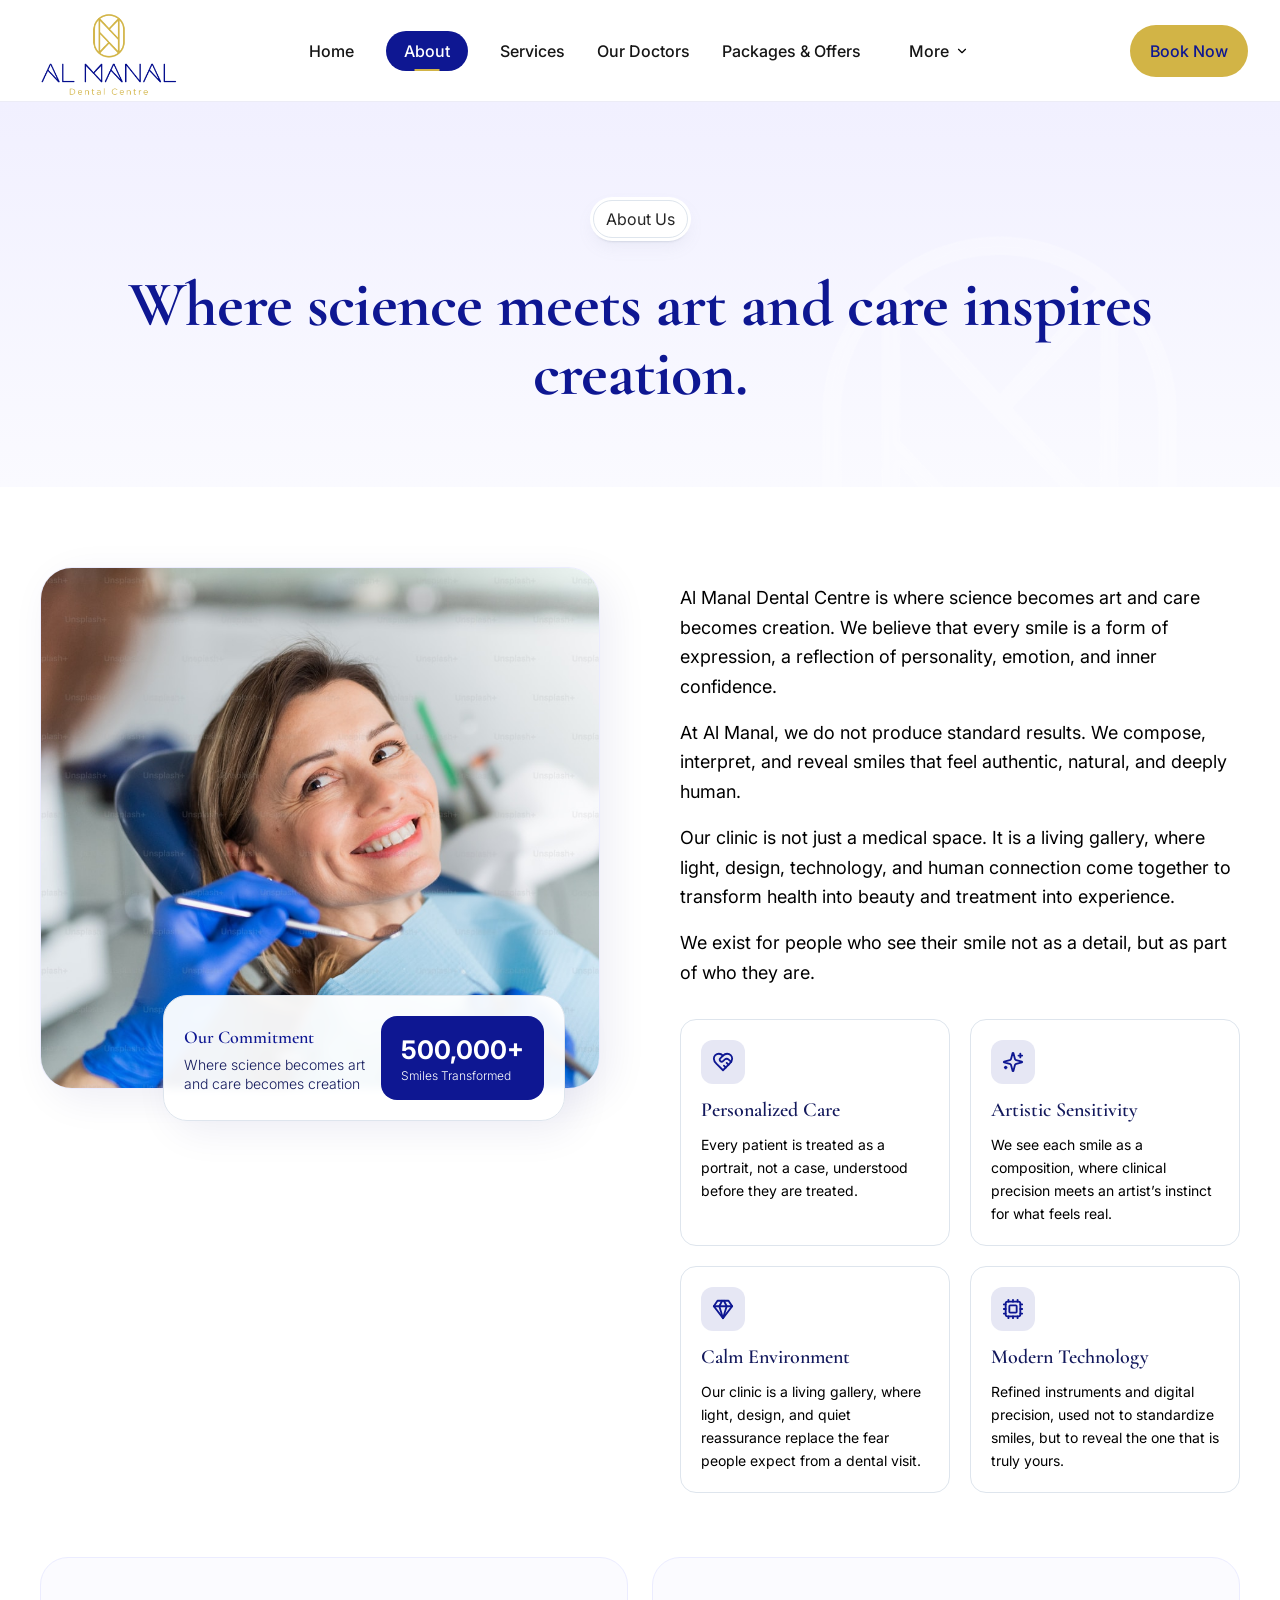
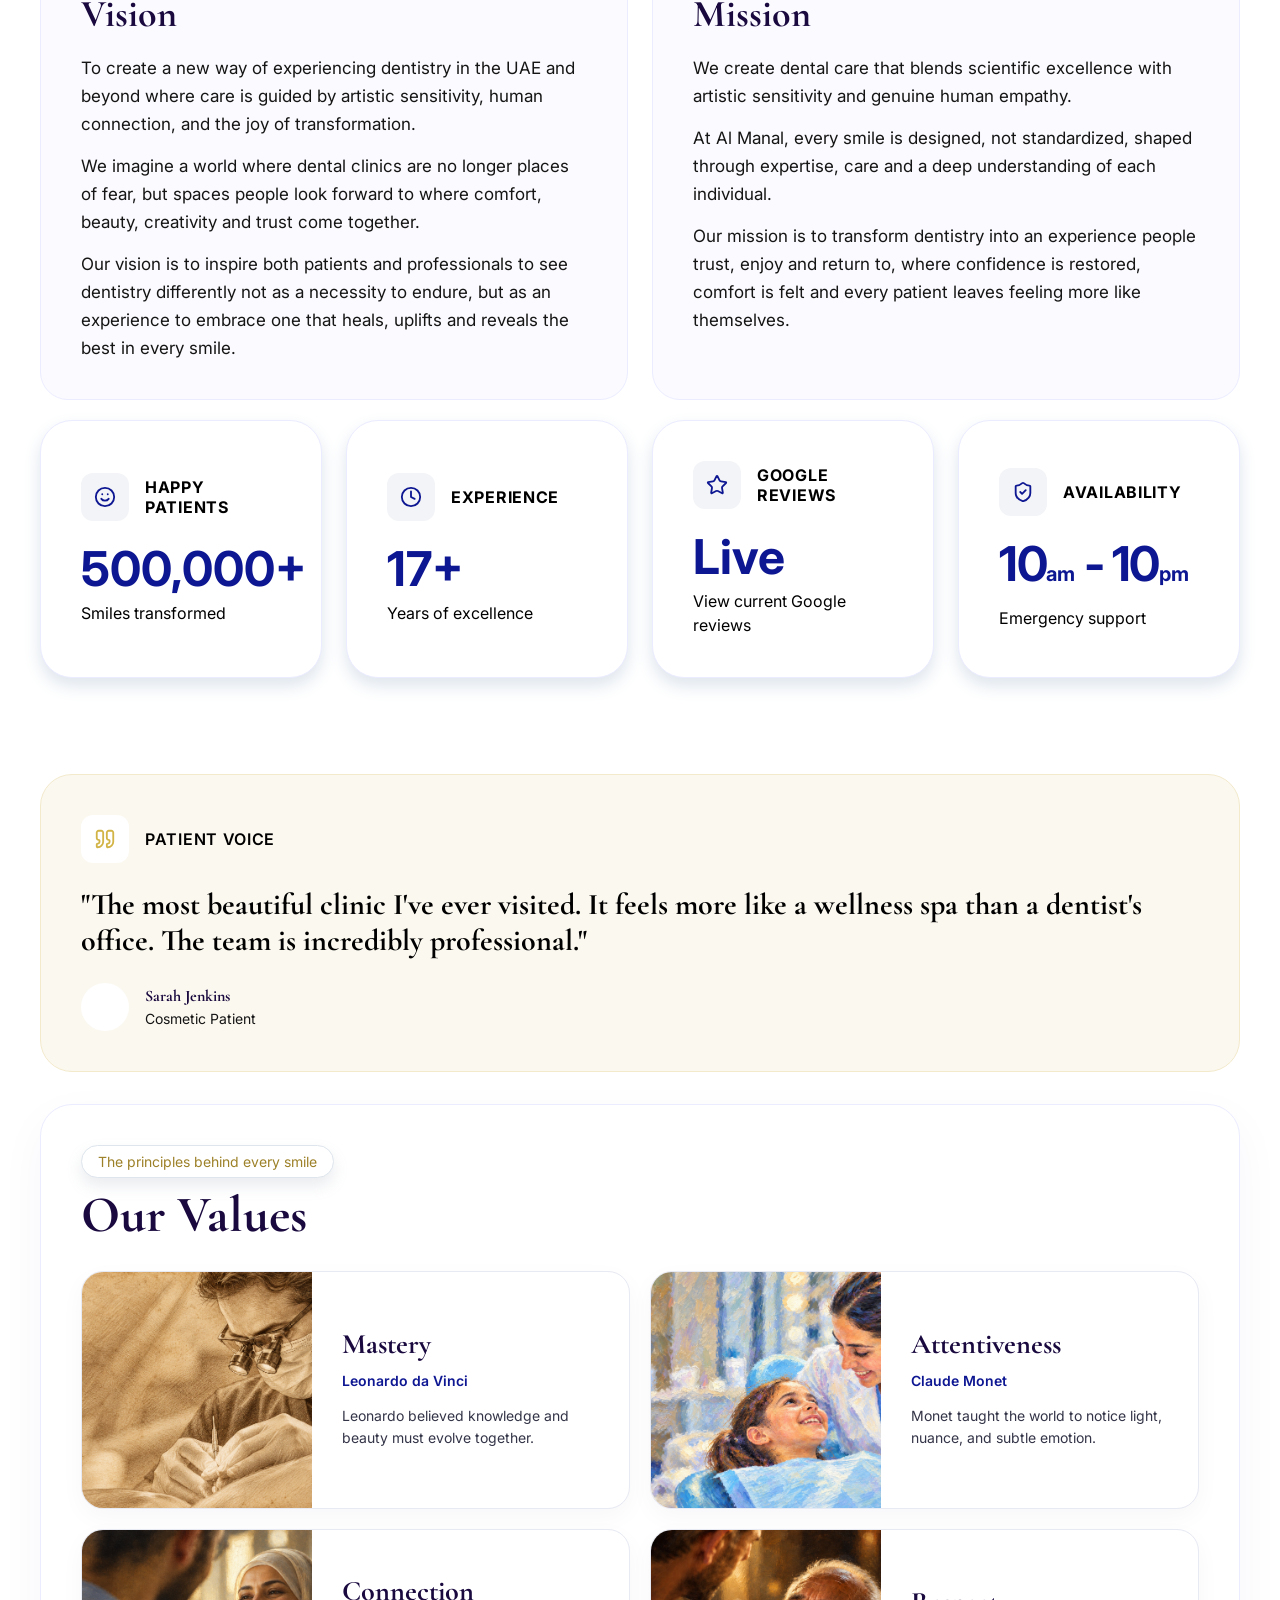
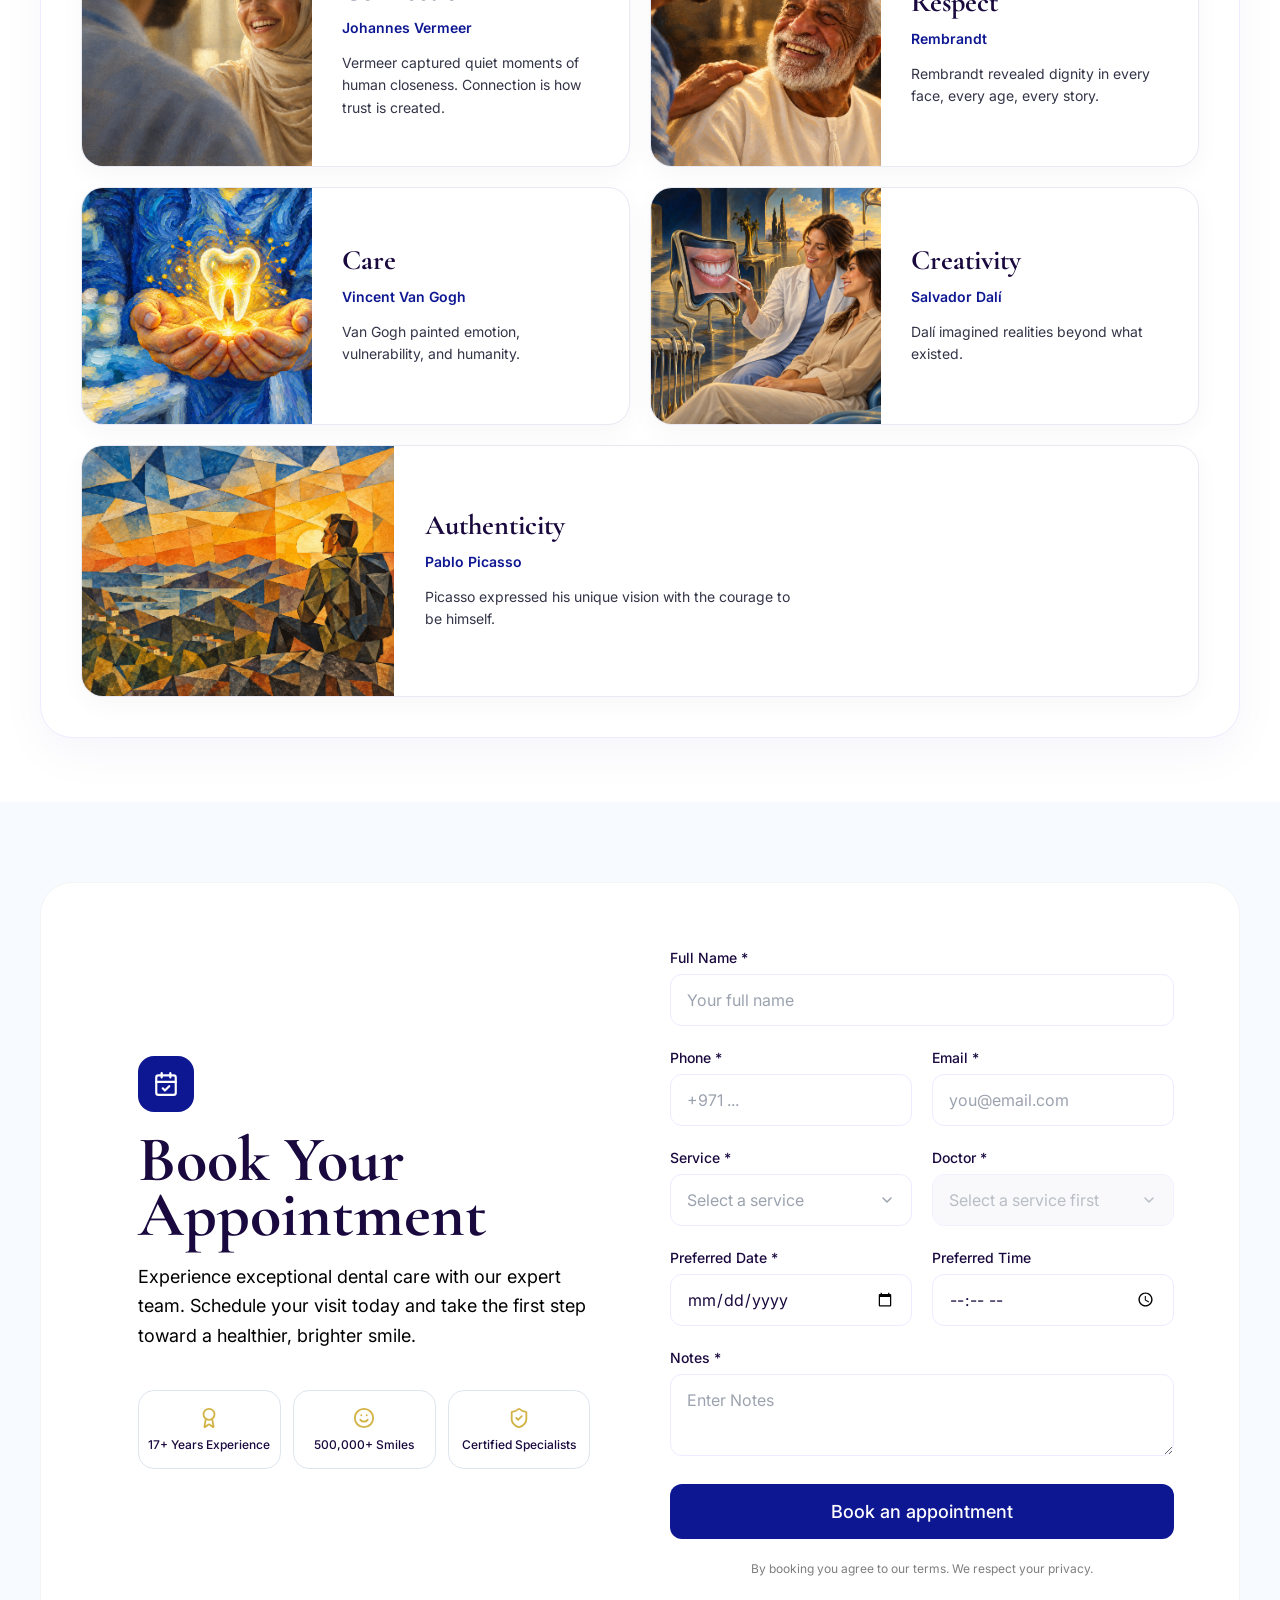
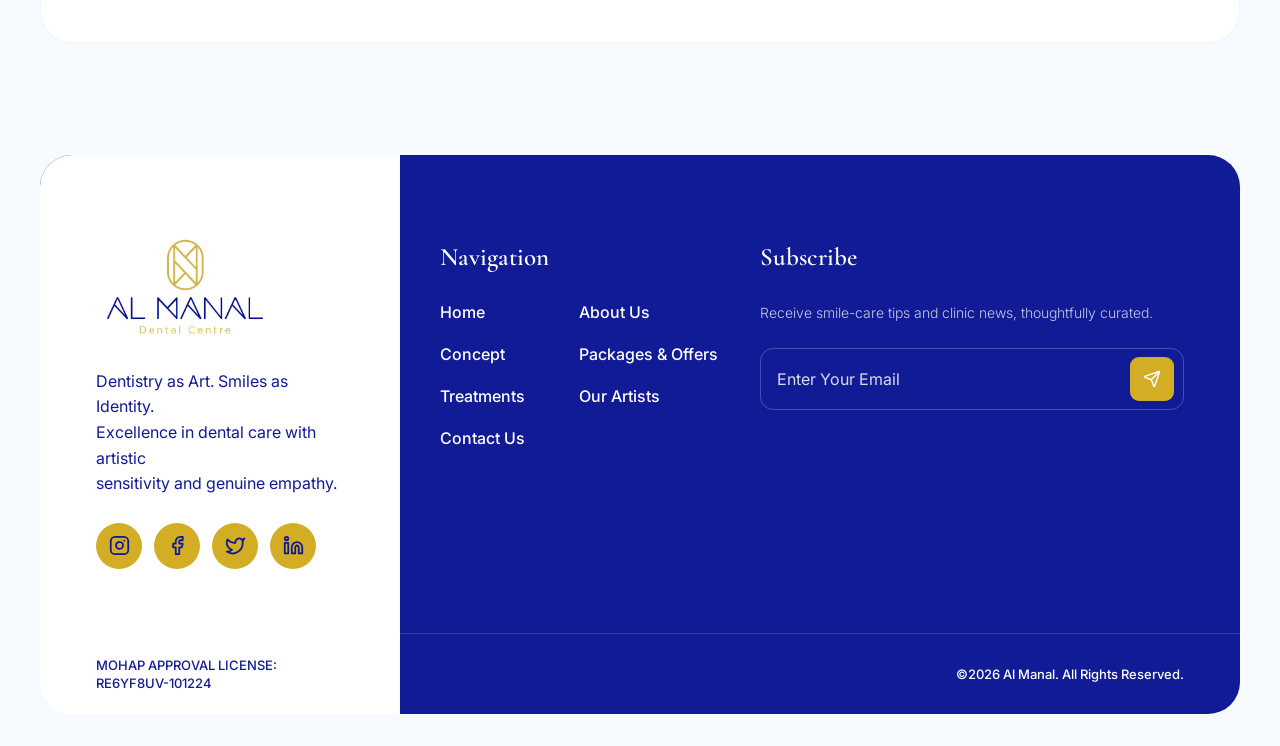
==== commit 893db9d0: "Match About values images and booking forms to homepage" ====
--- a/about.html
+++ b/about.html
@@ -44,20 +44,20 @@
     <section class="about-voice-values">
       <article class="about-voice"><h2><i><img src="assets/about-detail-0.svg" width="22" height="22" alt=""></i>Patient Voice</h2><blockquote>"The most beautiful clinic I've ever visited. It feels more like a wellness spa than a dentist's office. The team is incredibly professional."</blockquote><div class="patient-attribution"><span class="patient-avatar" aria-hidden="true"></span><div><b>Sarah Jenkins</b><span>Cosmetic Patient</span></div></div></article>
       <section class="about-core" aria-labelledby="about-values-heading"><div class="about-values-heading"><span class="eyebrow">The principles behind every smile</span><h2 id="about-values-heading">Our Values</h2></div><div class="about-values-list">
-        <article><img src="assets/value-leonardo.jpg?v=20261020" alt="Smiling portrait of Leonardo da Vinci" loading="lazy"><div class="about-value-copy"><h3>Mastery</h3><span class="value-artist">Leonardo da Vinci</span><p>Leonardo believed knowledge and beauty must evolve together.</p></div></article>
-        <article><img src="assets/value-monet.jpg?v=20261020" alt="Smiling portrait of Claude Monet" loading="lazy"><div class="about-value-copy"><h3>Attentiveness</h3><span class="value-artist">Claude Monet</span><p>Monet taught the world to notice light, nuance, and subtle emotion.</p></div></article>
-        <article><img src="assets/value-vermeer.jpg" alt="Vermeer-inspired smile artwork" loading="lazy"><div class="about-value-copy"><h3>Connection</h3><span class="value-artist">Johannes Vermeer</span><p>Vermeer captured quiet moments of human closeness. Connection is how trust is created.</p></div></article>
-        <article><img src="assets/value-rembrandt.jpg?v=20261020" alt="Smiling portrait of Rembrandt" loading="lazy"><div class="about-value-copy"><h3>Respect</h3><span class="value-artist">Rembrandt</span><p>Rembrandt revealed dignity in every face, every age, every story.</p></div></article>
-        <article><img src="assets/value-van-gogh.jpg?v=20261020" alt="Smiling portrait of Vincent Van Gogh" loading="lazy"><div class="about-value-copy"><h3>Care</h3><span class="value-artist">Vincent Van Gogh</span><p>Van Gogh painted emotion, vulnerability, and humanity.</p></div></article>
-        <article><img src="assets/value-dali.jpg?v=20261020" alt="Smiling portrait of Salvador Dalí" loading="lazy"><div class="about-value-copy"><h3>Creativity</h3><span class="value-artist">Salvador Dalí</span><p>Dalí imagined realities beyond what existed.</p></div></article>
-        <article><img src="assets/value-picasso.jpg?v=20261020" alt="Smiling portrait of Pablo Picasso" loading="lazy"><div class="about-value-copy"><h3>Authenticity</h3><span class="value-artist">Pablo Picasso</span><p>Picasso expressed his unique vision with the courage to be himself.</p></div></article>
+        <article><img src="assets/value-mastery.png" alt="Dental professional performing precise treatment" loading="lazy"><div class="about-value-copy"><h3>Mastery</h3><span class="value-artist">Leonardo da Vinci</span><p>Leonardo believed knowledge and beauty must evolve together.</p></div></article>
+        <article><img src="assets/value-attentiveness.png" alt="Dental professional caring for a young patient" loading="lazy"><div class="about-value-copy"><h3>Attentiveness</h3><span class="value-artist">Claude Monet</span><p>Monet taught the world to notice light, nuance, and subtle emotion.</p></div></article>
+        <article><img src="assets/value-connection.png" alt="Patient and dental professional sharing a conversation" loading="lazy"><div class="about-value-copy"><h3>Connection</h3><span class="value-artist">Johannes Vermeer</span><p>Vermeer captured quiet moments of human closeness. Connection is how trust is created.</p></div></article>
+        <article><img src="assets/value-respect.png" alt="An older patient in a caring conversation" loading="lazy"><div class="about-value-copy"><h3>Respect</h3><span class="value-artist">Rembrandt</span><p>Rembrandt revealed dignity in every face, every age, every story.</p></div></article>
+        <article><img src="assets/value-care.png" alt="Glowing tooth cradled in caring hands" loading="lazy"><div class="about-value-copy"><h3>Care</h3><span class="value-artist">Vincent Van Gogh</span><p>Van Gogh painted emotion, vulnerability, and humanity.</p></div></article>
+        <article><img src="assets/value-creativity.png" alt="Creative dental consultation artwork" loading="lazy"><div class="about-value-copy"><h3>Creativity</h3><span class="value-artist">Salvador Dalí</span><p>Dalí imagined realities beyond what existed.</p></div></article>
+        <article><img src="assets/value-authenticity.png" alt="Geometric artwork expressing individuality" loading="lazy"><div class="about-value-copy"><h3>Authenticity</h3><span class="value-artist">Pablo Picasso</span><p>Picasso expressed his unique vision with the courage to be himself.</p></div></article>
       </div></section>
     </section>
 
     <section class="home-appointment" id="appointment">
       <div class="home-appointment-panel">
         <div class="appointment-intro"><div class="home-book-icon"><img src="assets/home-appointment-0.svg" width="26" height="26" alt=""></div><h2>Book Your<br>Appointment</h2><p>Experience exceptional dental care with our expert team. Schedule your visit today and take the first step toward a healthier, brighter smile.</p><div class="home-stats"><span><img src="assets/home-appointment-1.svg" width="22" height="22" alt="">17+ Years Experience</span><span><img src="assets/home-appointment-2.svg" width="22" height="22" alt="">500,000+ Smiles</span><span><img src="assets/home-appointment-3.svg" width="22" height="22" alt="">Certified Specialists</span></div></div>
-        <form class="appointment-form"><label>Full Name *<input required name="name" autocomplete="name" placeholder="Your full name"></label><div class="field-row"><label>Phone *<input required name="phone" autocomplete="tel" type="tel" placeholder="+971 ..."></label><label>Email *<input required name="email" autocomplete="email" type="email" placeholder="you@email.com"></label></div><label>Services - Doctors *<select required name="service"><option value="">Select Option</option><option>Smile Design</option><option>Veneers</option><option>Root Canal Treatment</option><option>Dental Crowns</option><option>Dental Implants</option><option>Orthodontics</option></select></label><div class="field-row"><label>Preferred Date *<input required name="date" type="date"></label><label>Preferred Time<input name="time" type="time"></label></div><label>Notes *<textarea required name="notes" placeholder="Enter Notes"></textarea></label><button class="button button-primary" type="submit">Book an appointment</button><small>By booking you agree to our terms. We respect your privacy.</small></form>
+        <form class="appointment-form"><label>Full Name *<input required name="name" autocomplete="name" placeholder="Your full name"></label><div class="field-row"><label>Phone *<input required name="phone" autocomplete="tel" type="tel" placeholder="+971 ..."></label><label>Email *<input required name="email" autocomplete="email" type="email" placeholder="you@email.com"></label></div><div class="field-row service-doctor-fields"><label>Service *<select required name="service" id="appointment-service"><option value="">Select a service</option><option>Smile Design</option><option>Veneers</option><option>Root Canal Treatment</option><option>Dental Crowns</option><option>Dental Implants</option><option>Orthodontics</option></select></label><label>Doctor *<select required name="doctor" id="appointment-doctor" disabled><option value="">Select a service first</option></select></label></div><div class="field-row"><label>Preferred Date *<input required name="date" type="date"></label><label>Preferred Time<input name="time" type="time"></label></div><label>Notes *<textarea required name="notes" placeholder="Enter Notes"></textarea></label><button class="button button-primary" type="submit">Book an appointment</button><small>By booking you agree to our terms. We respect your privacy.</small></form>
       </div>
     </section>
   </main>
